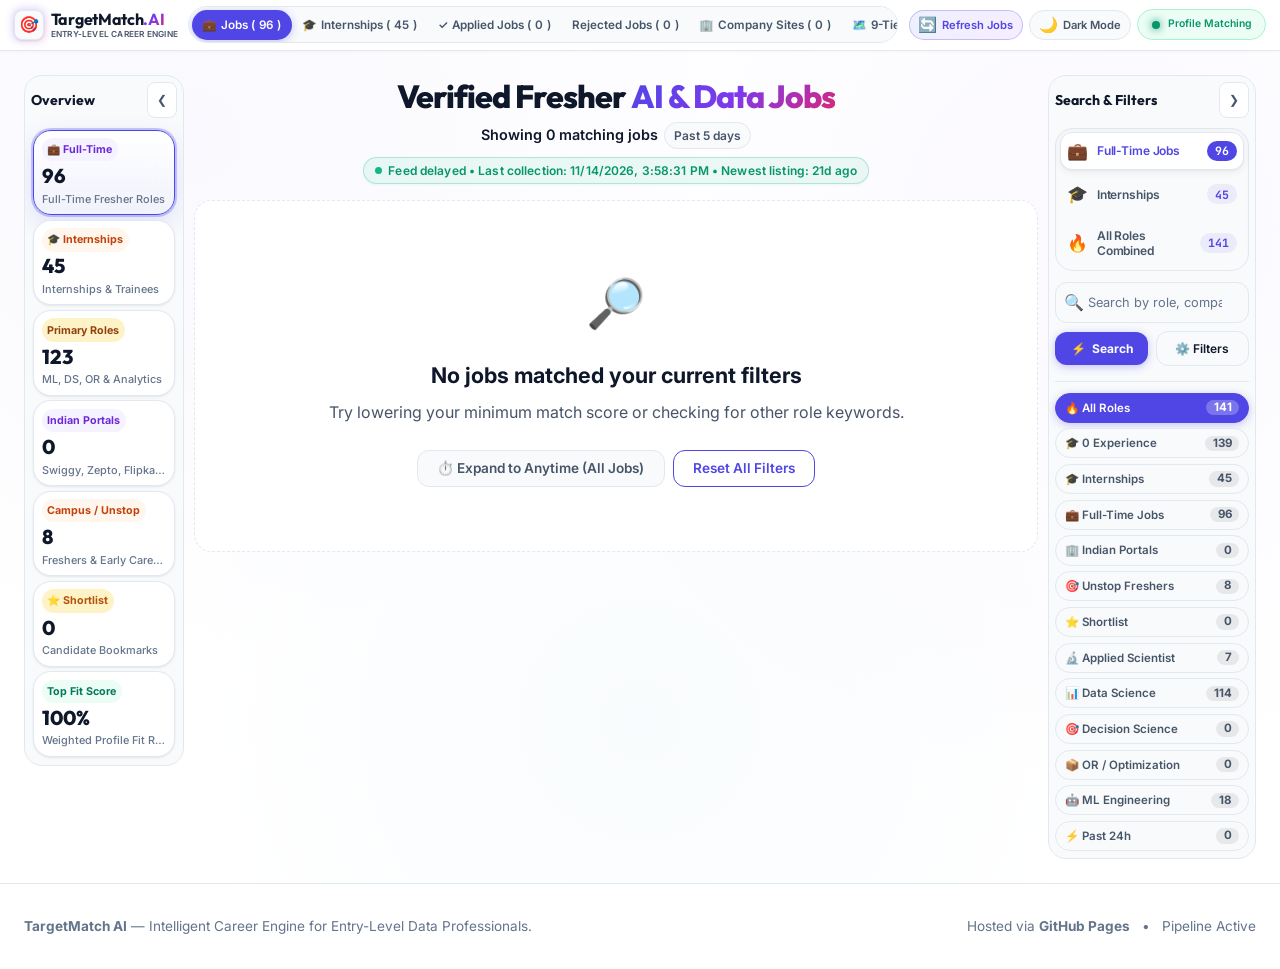
==== index.html @ 299fe774 "feat: add cached LLM job analysis with fallback parsing" ====
<!DOCTYPE html>
<html lang="en">
<head>
  <meta charset="UTF-8">
  <meta name="viewport" content="width=device-width, initial-scale=1.0">
  <title>TargetMatch AI | Entry-Level Job Matching Engine</title>
  <meta name="description" content="Precision entry-level job matching and priority scoring system for Applied ML, Data Science, Decision Science, OR Optimization, and Forecasting roles.">
  <link rel="preconnect" href="https://fonts.googleapis.com">
  <link rel="preconnect" href="https://fonts.gstatic.com" crossorigin>
  <link href="https://fonts.googleapis.com/css2?family=Inter:wght@300;400;500;600;700&family=Outfit:wght@400;500;600;700;800&family=JetBrains+Mono:wght@400;500&display=swap" rel="stylesheet">
  <link rel="stylesheet" href="styles.css?v=20261105_largerheader1">
  <script>
    (function() {
      try {
        if (localStorage.getItem('targetmatch_filters_sidebar_collapsed') === 'true') {
          document.documentElement.classList.add('filters-sidebar-collapsed');
        }
        var savedTheme = localStorage.getItem('targetmatch_theme') || 'light';
        document.documentElement.setAttribute('data-theme', savedTheme);
        if (localStorage.getItem('targetmatch_sidebar_collapsed') === 'true') {
          document.documentElement.classList.add('stats-sidebar-collapsed');
        }
      } catch (e) {}
    })();
  </script>
</head>
<body>

  <!-- Navigation Bar -->
  <header class="navbar" id="navbar">
    <div class="nav-container">
      <div class="brand">
        <div class="brand-logo">
          <span class="logo-icon">🎯</span>
          <div class="logo-pulse"></div>
        </div>
        <div class="brand-text">
          <span class="brand-title">TargetMatch<span class="brand-accent">.AI</span></span>
          <span class="brand-badge">Entry-Level Career Engine</span>
        </div>
      </div>

      <nav class="nav-tabs" id="nav-tabs" aria-label="Main Navigation">
        <button class="nav-tab active" data-tab="jobs" id="tab-btn-jobs">
          <span class="tab-icon">💼</span> Jobs (<span id="nav-job-count">0</span>)
        </button>
        <button class="nav-tab" data-tab="internships" id="tab-btn-internships">
          <span class="tab-icon">🎓</span> Internships (<span id="nav-intern-count">0</span>)
        </button>
        <button class="nav-tab" data-tab="applied" id="tab-btn-applied">
          <span class="tab-icon">✓</span> Applied Jobs (<span id="nav-applied-count">0</span>)
        </button>
        <button class="nav-tab" data-tab="rejected" id="tab-btn-rejected">
          Rejected Jobs (<span id="nav-rejected-count">0</span>)
        </button>
        <button class="nav-tab" data-tab="company-sites" id="tab-btn-company-sites">
          <span class="tab-icon">🏢</span> Company Sites (<span id="nav-company-sites-count">0</span>)
        </button>
        <button class="nav-tab" data-tab="strategy" id="tab-btn-strategy">
          <span class="tab-icon">🗺️</span> 9-Tier Strategy
        </button>
        <button class="nav-tab" data-tab="skills" id="tab-btn-skills">
          <span class="tab-icon">⚡</span> Skill Matrix
        </button>
        <button class="nav-tab" data-tab="tester" id="tab-btn-tester">
          <span class="tab-icon">🧪</span> Live Job Scorer
        </button>
        <button class="nav-tab" data-tab="linkedin" id="tab-btn-linkedin">
          <span class="tab-icon">📥</span> LinkedIn Post Fetcher
        </button>
        <button class="nav-tab" data-tab="channels" id="tab-btn-channels">
          <span class="tab-icon">🌐</span> Career Channels
        </button>
      </nav>

      <div class="nav-actions">
        <button class="btn-nav-refresh" id="nav-refresh-btn" title="Instantly scan all live ATS boards and published feeds right now.">
          <span class="refresh-spinner" id="nav-refresh-icon">🔄</span>
          <span id="nav-refresh-label">Refresh Jobs</span>
        </button>
        <button class="theme-toggle-btn" id="theme-toggle-btn" title="Toggle Light / Dark Background" aria-label="Toggle theme">
          <span class="theme-icon-indicator" id="theme-icon-indicator">🌙</span>
          <span class="theme-mode-text" id="theme-mode-text">Dark Mode</span>
        </button>
        <div class="system-status" title="See each job for its analysis method">
          <span class="status-dot"></span>
          <span class="status-text">Profile Matching</span>
        </div>
      </div>
    </div>
  </header>

  <!-- Main Content Container -->
  <div class="dashboard-layout" id="dashboard-layout">
    <aside class="stats-sidebar" id="stats-sidebar" aria-label="Job overview and quick filters">
      <div class="stats-sidebar-header">
        <span class="stats-sidebar-heading">Overview</span>
        <button type="button" class="stats-sidebar-toggle" id="stats-sidebar-toggle" aria-expanded="true" aria-controls="stats-grid" aria-label="Collapse overview sidebar" title="Collapse overview sidebar">
          <span class="stats-sidebar-toggle-icon" aria-hidden="true">&#10094;</span>
          <span class="stats-sidebar-toggle-text">Collapse</span>
        </button>
      </div>
      <!-- Interactive Stats Deck -->
      <div class="stats-grid interactive-stats" id="stats-grid">
        <button type="button" class="stat-card clickable active-stat" id="stat-full-jobs" data-stat-filter="full-jobs" title="Click to filter Full-Time Jobs (Internships separated)" aria-label="Click to filter Full-Time Jobs (Internships separated)">
          <div class="stat-header">
            <span class="stat-badge badge-portal">💼 Full-Time</span>
            <span class="stat-icon">💼</span>
          </div>
          <div class="stat-value" id="stat-full-jobs-val">0</div>
          <div class="stat-label">Full-Time Fresher Roles</div>
          <span class="stat-action-hint">Click to isolate</span>
        </button>

        <button type="button" class="stat-card clickable" id="stat-internships" data-stat-filter="internships" title="Click to filter Internships &amp; Traineeships" aria-label="Click to filter Internships &amp; Traineeships">
          <div class="stat-header">
            <span class="stat-badge badge-unstop">🎓 Internships</span>
            <span class="stat-icon">🎓</span>
          </div>
          <div class="stat-value" id="stat-internships-val">0</div>
          <div class="stat-label">Internships &amp; Trainees</div>
          <span class="stat-action-hint">Click to isolate</span>
        </button>

        <button type="button" class="stat-card clickable" id="stat-primary" data-stat-filter="primary" title="Click to filter by Primary Roles (Tiers 1–7)" aria-label="Click to filter by Primary Roles (Tiers 1–7)">
          <div class="stat-header">
            <span class="stat-badge badge-primary">Primary Roles</span>
            <span class="stat-icon">🥇</span>
          </div>
          <div class="stat-value" id="stat-primary-val">0</div>
          <div class="stat-label">ML, DS, OR &amp; Analytics</div>
          <span class="stat-action-hint">Click to filter</span>
        </button>

        <button type="button" class="stat-card clickable" id="stat-portals" data-stat-filter="source-company" title="Click to filter by Indian Company Direct Career Sites" aria-label="Click to filter by Indian Company Direct Career Sites">
          <div class="stat-header">
            <span class="stat-badge badge-portal">Indian Portals</span>
            <span class="stat-icon">🏢</span>
          </div>
          <div class="stat-value" id="stat-portals-val">0</div>
          <div class="stat-label">Swiggy, Zepto, Flipkart &amp; ATS</div>
          <span class="stat-action-hint">Click to filter</span>
        </button>

        <button type="button" class="stat-card clickable" id="stat-unstop" data-stat-filter="source-unstop" title="Click to filter by Unstop Campus &amp; Fresher Openings" aria-label="Click to filter by Unstop Campus &amp; Fresher Openings">
          <div class="stat-header">
            <span class="stat-badge badge-unstop">Campus / Unstop</span>
            <span class="stat-icon">🎯</span>
          </div>
          <div class="stat-value" id="stat-unstop-val">0</div>
          <div class="stat-label">Freshers &amp; Early Careers</div>
          <span class="stat-action-hint">Click to filter</span>
        </button>

        <button type="button" class="stat-card clickable" id="stat-saved" data-stat-filter="saved" title="Click to view your bookmarked job shortlist" aria-label="Click to view your bookmarked job shortlist">
          <div class="stat-header">
            <span class="stat-badge badge-saved">⭐ Shortlist</span>
            <span class="stat-icon">⭐</span>
          </div>
          <div class="stat-value" id="stat-saved-val">0</div>
          <div class="stat-label">Candidate Bookmarks</div>
          <span class="stat-action-hint">Click to view</span>
        </button>

        <button type="button" class="stat-card clickable" id="stat-score" data-stat-filter="score" title="Click to sort by Highest Match Score" aria-label="Click to sort by Highest Match Score">
          <div class="stat-header">
            <span class="stat-badge badge-highlight">Top Fit Score</span>
            <span class="stat-icon">⚡</span>
          </div>
          <div class="stat-value" id="stat-avg-score-val">0%</div>
          <div class="stat-label">Weighted Profile Fit Rate</div>
          <span class="stat-action-hint">Click to sort</span>
        </button>
      </div>
    </aside>
  <main class="main-content">

    <!-- Hero Section -->
    <section class="hero-section">
      <h1 class="hero-title">
        Verified Fresher <span class="gradient-text">AI &amp; Data Jobs</span>
      </h1>
      <div class="search-results-banner hero-results-summary" id="search-results-banner" aria-live="polite" aria-atomic="true">
        <div class="banner-headline-row">
          <h2 class="banner-headline" id="banner-headline"><span class="results-count" id="results-count">Showing 0 matching jobs</span><span id="banner-job-count" hidden>0</span></h2>
          <span class="banner-pill" id="banner-scope-pill">Past 5 days</span>
        </div>
        <p class="banner-caption" id="banner-caption" hidden></p>
      </div>
      <div class="hero-feed-status">
        <div class="auto-sync-badge results-sync-badge" title="Checks published feeds every 30 seconds. Refresh Jobs requests collection when the backend is available.">
          <span class="sync-pulse-dot live-active-pulse"></span>
          <span class="sync-badge-text">Checking feed freshness…</span>
        </div>
      </div>
    </section>

    <!-- TAB 1: Matched Jobs Board -->
    <section class="tab-content active" id="view-jobs">
      <!-- Results Info -->
      <div class="results-header">
        <div class="results-meta-left">
          <span class="active-filter-indicator" id="active-filter-indicator"></span>
        </div>

      </div>

      <!-- Jobs Grid -->
      <div class="jobs-grid" id="jobs-grid">
        <!-- Rendered via JS -->
      </div>
      
      <!-- Pagination Controls ("Many Pages") -->
      <div class="pagination-container" id="pagination-container" style="display:none;">
        <div class="pagination-info" id="pagination-info">Showing 1–8 of 24 jobs (Page 1 of 3)</div>
        <div class="pagination-buttons" id="pagination-buttons">
          <!-- Rendered via JS -->
        </div>
        <div class="pagination-size">
          <label for="page-size-select">Per page:</label>
          <select id="page-size-select">
            <option value="6">6 jobs</option>
            <option value="8">8 jobs</option>
            <option value="12">12 jobs</option>
            <option value="24" selected>24 jobs</option>
          </select>
        </div>
      </div>

      <!-- Empty State -->
      <div class="empty-state" id="empty-state" style="display:none;">
        <span class="empty-icon">🔎</span>
        <h3 id="empty-state-title">No jobs matched your current filters</h3>
        <p id="empty-state-desc">Try clearing your search query or expanding the time window.</p>
        <div class="empty-state-actions" style="display: flex; gap: 0.5rem; justify-content: center; flex-wrap: wrap; margin-top: 1rem;">
          <button class="btn btn-primary" id="empty-clear-search-btn" style="display:none;">✕ Clear Search Keyword</button>
          <button class="btn btn-secondary" id="empty-expand-freshness-btn">⏱️ Expand to Anytime (All Jobs)</button>
          <button class="btn btn-outline" id="reset-filters-btn">Reset All Filters</button>
        </div>
      </div>
    </section>

        <!-- TAB: Individual Company Sites & Direct ATS Portals -->
    <section class="tab-content" id="view-company-sites">
      <div class="section-card">
        <div class="section-header">
          <div>
            <div class="hero-badge" style="margin-bottom: 0.5rem; display: inline-flex;">
              <span>🏢 Direct ATS &amp; Company Career Sites</span>
            </div>
            <h2 class="section-title">Matching Jobs on Company Sites</h2>
            <p class="section-desc">
              Specific data, AI, research and analytics openings matching your fresher profile. Each application link opens the individual employer job listing. Only matching requisitions are shown; unavailable feeds may return no results.
            </p>
          </div>
        </div>

        <!-- Company Sites Filter & Search Bar -->
        <div class="company-sites-toolbar">
          <div class="company-search-box">
            <span class="search-icon">🔍</span>
            <input type="text" id="company-sites-search-input" placeholder="Search direct company openings by company name, role, or skills (e.g. Swiggy, Python, APM, Zepto)...">
          </div>
          <div class="company-ecosystem-chips">
            <span class="ecosystem-label">Filter Ecosystem:</span>
            <button type="button" class="company-filter-chip active" data-ecosystem="all">🌐 All Company Sites (<span id="chip-company-all-count">0</span>)</button>
            <button type="button" class="company-filter-chip" data-ecosystem="unicorns">🦄 Unicorns &amp; Consumer Tech</button>
            <button type="button" class="company-filter-chip" data-ecosystem="fintech">💳 Fintech &amp; Banking</button>
            <button type="button" class="company-filter-chip" data-ecosystem="ai">🤖 AI &amp; Deep Tech Labs</button>
            <button type="button" class="company-filter-chip" data-ecosystem="consulting">📊 Analytics &amp; Consulting</button>
          </div>
        </div>

        <!-- Live Direct Company Openings Grid -->
        <div class="company-sites-section-title">
          <h3>⚡ Live Fresher Roles on Direct Company Sites (<span id="company-sites-live-count">0</span> Active)</h3>
          <span class="section-subtitle">Employer job listings from the latest feed sync (Greenhouse, Lever, Ashby and SmartRecruiters)</span>
        </div>
        <div class="jobs-grid" id="company-sites-grid">
          <!-- Dynamically populated by renderCompanySites() in app.js -->
        </div>

      </div>
    </section>

    <section class="tab-content" id="view-applied">
      <div class="section-card">
        <div class="section-header"><div>
          <h2 class="section-title">Applied Jobs</h2>
          <p class="section-desc">Keep track of jobs you have already applied for. These roles are hidden from your available jobs and stay here even after they leave the live feed.</p>
          <p class="applied-storage-note">Saved in this browser on this device.</p>
        </div></div>
        <div class="applied-jobs-toolbar">
          <label for="applied-jobs-search">Search applied jobs</label>
          <input type="search" id="applied-jobs-search" placeholder="Job title, company or location" autocomplete="off">
          <span id="applied-jobs-count" role="status" aria-live="polite">0 applied jobs</span>
        </div>
        <div class="jobs-grid" id="applied-jobs-grid"></div>
      </div>
    </section>

    <section class="tab-content" id="view-rejected">
      <div class="section-card">
        <div class="section-header"><div>
          <h2 class="section-title">Rejected Jobs</h2>
          <p class="section-desc">Jobs you reject stay hidden from your available jobs, even after a feed refresh. Move them back anytime.</p>
          <p class="applied-storage-note">Saved in this browser on this device.</p>
        </div></div>
        <div class="applied-jobs-toolbar">
          <label for="rejected-jobs-search">Search rejected jobs</label>
          <input type="search" id="rejected-jobs-search" placeholder="Job title, company or location" autocomplete="off">
          <span id="rejected-jobs-count" role="status" aria-live="polite">0 rejected jobs</span>
        </div>
        <div class="jobs-grid" id="rejected-jobs-grid"></div>
      </div>
    </section>

    <!-- TAB 2: 9-Tier Strategy & Role Mapping -->
    <section class="tab-content" id="view-strategy">
      <div class="section-card">
        <div class="section-header">
          <div>
            <h2 class="section-title">9-Tier Role Mapping & Application Strategy</h2>
            <p class="section-desc">Your curated career strategy for targeting entry-level positions across high-impact data domains.</p>
          </div>
        </div>

        <div class="strategy-table-container">
          <table class="strategy-table">
            <thead>
              <tr>
                <th>Tier</th>
                <th>Priority</th>
                <th>Role Category</th>
                <th>Target Roles (Entry-Level)</th>
                <th>Core Competencies</th>
                <th>Weight</th>
              </tr>
            </thead>
            <tbody id="strategy-table-body">
              <!-- Dynamically Populated -->
            </tbody>
          </table>
        </div>

        <div class="strategy-guidelines">
          <div class="guideline-card">
            <span class="guideline-icon">🛡️</span>
            <h4>Strict Fresher (0–1 Yr) Gate</h4>
            <p>Titles containing <code>senior</code>, <code>staff</code>, <code>lead</code>, <code>director</code>, <code>principal</code>, or requiring &ge;2 years experience are rejected immediately.</p>
          </div>
          <div class="guideline-card">
            <span class="guideline-icon">🌐</span>
            <h4>Multi-Platform Postings</h4>
            <p>Ingests and verifies fresher job postings directly from LinkedIn, Naukri, Indeed, and top-tier direct ATS platforms.</p>
          </div>
          <div class="guideline-card">
            <span class="guideline-icon">🎯</span>
            <h4>Composite Scoring Formula</h4>
            <p><code>Final Score = 40% Skills + 35% Role Priority + 15% Entry Seniority + 10% Location + Fresher Bonus</code></p>
          </div>
          <div class="guideline-card">
            <span class="guideline-icon">📍</span>
            <h4>Location Preference</h4>
            <p>Prioritizes India tech hubs (Bangalore, Hyderabad, Gurgaon, Pune, Kolkata, Mumbai) and Remote India positions.</p>
          </div>
        </div>
      </div>
    </section>

    <!-- TAB 3: Skill Matrix Inspector -->
    <section class="tab-content" id="view-skills">
      <div class="section-card">
        <div class="section-header">
          <div>
            <h2 class="section-title">Candidate Skill Matrix & Proficiency Weights</h2>
            <p class="section-desc">Profile skills and weights defined in <code>profile.json</code> used to calculate job alignment.</p>
          </div>
        </div>

        <div class="skills-category-grid" id="skills-category-grid">
          <!-- Dynamically Populated from profile.json -->
        </div>
      </div>
    </section>

    <!-- TAB 4: Live Job Scorer / Tester -->
    <section class="tab-content" id="view-tester">
      <div class="section-card">
        <div class="section-header">
          <div>
            <h2 class="section-title">Interactive Job Match Simulator</h2>
            <p class="section-desc">Paste any job title, role category, and skills to test the client-side scoring engine in real time.</p>
          </div>
        </div>

        <div class="tester-layout">
          <form class="tester-form" id="tester-form">
            <div class="form-row">
              <div class="form-group">
                <label for="test-title">Job Title <span class="req">*</span></label>
                <input type="text" id="test-title" placeholder="e.g. Junior Applied Scientist" required>
              </div>
              <div class="form-group">
                <label for="test-company">Company</label>
                <input type="text" id="test-company" placeholder="e.g. Innovate AI" value="Innovate AI">
              </div>
            </div>

            <div class="form-row">
              <div class="form-group">
                <label for="test-category">Role Category</label>
                <select id="test-category">
                  <option value="Applied Scientist / ML Research">Tier 1: Applied Scientist / ML Research (Primary)</option>
                  <option value="Data Science">Tier 2: Data Science (Primary)</option>
                  <option value="Decision Science">Tier 3: Decision Science (Primary)</option>
                  <option value="OR / Optimization">Tier 4: OR / Optimization (Primary)</option>
                  <option value="Product">Tier 5: Product (Management) (Primary)</option>
                  <option value="Strategy / Programs">Tier 6: Strategy (Management) (Primary)</option>
                  <option value="Forecasting">Tier 7: Forecasting (Primary)</option>
                  <option value="ML Engineering">Tier 8: ML Engineering (Secondary)</option>
                  <option value="Data Engineering Adjacent">Tier 9: Data Engineering Adjacent (Optional)</option>
                  <option value="Software Engineering">Other: Software Engineering (Out of scope)</option>
                </select>
              </div>

              <div class="form-group">
                <label for="test-seniority">Seniority / Level</label>
                <select id="test-seniority">
                  <option value="junior">Junior (Entry-Level)</option>
                  <option value="fresher">Fresher / Graduate</option>
                  <option value="intern">Intern / Internship</option>
                  <option value="associate">Associate</option>
                  <option value="mid">Mid-Level</option>
                  <option value="senior">Senior (Exclusion Test)</option>
                  <option value="lead">Lead / Staff (Exclusion Test)</option>
                </select>
              </div>
            </div>

            <div class="form-row">
              <div class="form-group">
                <label for="test-exp">Years of Experience Required</label>
                <input type="number" id="test-exp" value="0" min="0" max="10">
              </div>
              <div class="form-group">
                <label for="test-location">Location</label>
                <input type="text" id="test-location" value="Bangalore" placeholder="e.g. Bangalore, Hyderabad, Remote">
              </div>
            </div>

            <div class="form-group">
              <label for="test-skills">Required Skills (Comma separated)</label>
              <input type="text" id="test-skills" value="python, pytorch, machine_learning, deep_learning" placeholder="e.g. python, sql, linear_programming, forecasting">
              <span class="form-hint">Tip: Use skill aliases like machine_learning, linear_programming, time_series, sql, ab_testing</span>
            </div>

            <div class="form-actions">
              <button type="submit" class="btn btn-primary" id="btn-run-test">
                <span>⚡ Run Live Evaluation</span>
              </button>
              <button type="button" class="btn btn-secondary" id="btn-load-preset">
                <span>🔄 Load Sample Presets</span>
              </button>
            </div>
          </form>

          <!-- Evaluation Result Card -->
          <div class="tester-result-panel" id="tester-result-panel">
            <div class="result-placeholder" id="result-placeholder">
              <span class="placeholder-icon">📊</span>
              <h4>Evaluation Ready</h4>
              <p>Fill out the form and click "Run Live Evaluation" to preview matching score, tier classification, and rejection triggers.</p>
            </div>

            <div class="result-card" id="result-card" style="display:none;">
              <div class="result-header">
                <span class="result-status-pill" id="result-status-pill">ACCEPTED</span>
                <span class="result-tier-badge" id="result-tier-badge">🥇 Tier 1</span>
              </div>
              <div class="result-score-block">
                <div class="score-circle">
                  <span class="score-num" id="result-score-num">0%</span>
                  <span class="score-tag">Match Score</span>
                </div>
                <div class="score-breakdown">
                  <div class="breakdown-item">
                    <span>Role Fit Weight:</span>
                    <strong id="result-role-weight">-</strong>
                  </div>
                  <div class="breakdown-item">
                    <span>Skill Match Rate:</span>
                    <strong id="result-skill-rate">-</strong>
                  </div>
                  <div class="breakdown-item">
                    <span>Seniority Filter:</span>
                    <strong id="result-seniority-status">Passed</strong>
                  </div>
                </div>
              </div>
              <div class="result-details" id="result-details">
                <!-- Injected via JS -->
              </div>
            </div>
          </div>
        </div>
      </div>
    </section>

    <!-- TAB 5: LinkedIn Post Fetcher & Evaluator -->
    <section class="tab-content" id="view-linkedin">
      <div class="section-card">
        <div class="section-header">
          <div>
            <div class="hero-badge" style="margin-bottom: 0.5rem; display: inline-flex;">
              <span>👤 Individual Post Harvester</span>
            </div>
            <h2 class="section-title">Fetch Jobs Posted by Individuals in Public Messages</h2>
            <p class="section-desc">
              Directly fetch, parse, and evaluate informal hiring announcements published by individuals (hiring managers, founders, tech leads) in public LinkedIn feed messages.
              Checks strict fresher seniority gates (&le; 1 year exp), calculates multi-tier match score, and generates a personalized cold recruiter outreach pitch.
            </p>
          </div>
        </div>

        <!-- 1. Direct Public Post URL Fetcher Banner -->
        <div class="url-fetcher-banner">
          <div class="url-fetcher-header">
            <span class="url-fetcher-icon">🌐</span>
            <div>
              <h3 class="url-fetcher-title">Fetch Directly from Public LinkedIn Post URL</h3>
              <p class="url-fetcher-desc">
                Paste the web address of any public LinkedIn post or feed update. The engine automatically fetches and extracts the message content, hiring manager, company, and contact email.
              </p>
            </div>
          </div>
          <div class="url-fetcher-input-row">
            <input type="url" id="linkedin-fetch-url-input" placeholder="e.g. Paste any live LinkedIn post URL or search link (or paste message text below)..." class="fetch-input">
            <button type="button" class="btn btn-primary" id="btn-fetch-post-url">
              <span id="fetch-btn-label">⚡ Fetch & Parse Public Post</span>
            </button>
          </div>
          <div class="url-fetcher-hints">
            <span class="hint-label">Supported Links:</span>
            <code>linkedin.com/posts/...</code>
            <code>linkedin.com/search/results/content/...</code>
            <code>linkedin.com/feed/update/...</code>
            <code>linkedin.com/pulse/...</code>
            <div style="margin-top:0.4rem; color:var(--text-muted); font-size:0.78rem;">
              💡 <strong>Pro-Tip to avoid "Invalid post link" 404s:</strong> LinkedIn throws 404s on expired activity IDs or deleted posts. Click any <strong>Live Public Search Chip</strong> below to open active individual posts from the past 24 hours, or paste the message text directly into the form!
            </div>
          </div>
        </div>

        <!-- 2. Live Public Search Discovery Bar -->
        <div class="live-search-discovery-box">
          <div class="discovery-header">
            <span class="discovery-icon">🔍</span>
            <div>
              <strong>Discover Live Public Posts by Individuals (Past 24 Hours):</strong>
              <span class="discovery-sub">Click any pre-filtered Boolean query below to view real-time hiring posts from individuals directly on LinkedIn:</span>
            </div>
          </div>
          <div class="discovery-chips">
            <a href="https://www.linkedin.com/search/results/content/?keywords=%22hiring%22%20(%22data%20scientist%22%20OR%20%22data%20science%22)%20(%22fresher%22%20OR%20%220-1%22)%20(Bangalore%20OR%20Bengaluru)&origin=GLOBAL_SEARCH_HEADER&sortBy=%22date_posted%22" target="_blank" rel="noopener noreferrer" class="discovery-chip">
              <span>📊 Fresher Data Science Posts ↗</span>
            </a>
            <a href="https://www.linkedin.com/search/results/content/?keywords=%22hiring%22%20(%22associate%20product%20manager%22%20OR%20%22APM%22)%20(%22fresher%22%20OR%20%220-1%22)%20(Bangalore%20OR%20Bengaluru)&origin=GLOBAL_SEARCH_HEADER&sortBy=%22date_posted%22" target="_blank" rel="noopener noreferrer" class="discovery-chip">
              <span>🚀 APM / Product Fresher Posts ↗</span>
            </a>
            <a href="https://www.linkedin.com/search/results/content/?keywords=%22hiring%22%20(%22operations%20research%22%20OR%20%22optimization%22)%20(%22trainee%22%20OR%20%22fresher%22)&origin=GLOBAL_SEARCH_HEADER&sortBy=%22date_posted%22" target="_blank" rel="noopener noreferrer" class="discovery-chip">
              <span>⚙️ OR & Optimization Posts ↗</span>
            </a>
            <a href="https://www.linkedin.com/search/results/content/?keywords=%22hiring%22%20(%22applied%20scientist%22%20OR%20%22applied%20ml%22)%20(%22intern%22%20OR%20%22fresher%22)&origin=GLOBAL_SEARCH_HEADER&sortBy=%22date_posted%22" target="_blank" rel="noopener noreferrer" class="discovery-chip">
              <span>🤖 Applied ML Research Posts ↗</span>
            </a>
            <a href="https://www.linkedin.com/search/results/content/?keywords=%22hiring%22%20(%22forecasting%22%20OR%20%22time%20series%22)%20(%22analyst%22%20OR%20%22fresher%22)&origin=GLOBAL_SEARCH_HEADER&sortBy=%22date_posted%22" target="_blank" rel="noopener noreferrer" class="discovery-chip">
              <span>📈 Demand Forecasting Posts ↗</span>
            </a>
            <a href="https://www.linkedin.com/search/results/content/?keywords=%22hiring%22%20(%22decision%20scientist%22%20OR%20%22decision%20science%22)%20(%22fresher%22%20OR%20%22associate%22)&origin=GLOBAL_SEARCH_HEADER&sortBy=%22date_posted%22" target="_blank" rel="noopener noreferrer" class="discovery-chip">
              <span>🎯 Decision Science Posts ↗</span>
            </a>
          </div>
        </div>

        <!-- 3. Sample Presets Toolbar -->
        <div class="presets-container">
          <span class="presets-label">⚡ Load Individual Public Posts (1-Click Presets):</span>
          <div class="presets-buttons">
            <button type="button" class="preset-btn" data-preset="swiggy">🍕 Swiggy APM (Priya Sharma)</button>
            <button type="button" class="preset-btn" data-preset="flipkart">🛒 Flipkart ML (Dr. Sumanth Rao)</button>
            <button type="button" class="preset-btn" data-preset="razorpay">💳 Razorpay BizOps (Arjun Mehta)</button>
            <button type="button" class="preset-btn" data-preset="phonepe">📱 PhonePe DS (Ananya Sen)</button>
            <button type="button" class="preset-btn" data-preset="ifi">🎬 IFI Data Scientist (17h ago)</button>
            <button type="button" class="preset-btn" data-preset="groww">📈 Groww APM (Aakash Gupta)</button>
            <button type="button" class="preset-btn" data-preset="cred">💎 CRED Decision Science (Tanvi Agarwal)</button>
            <button type="button" class="preset-btn" data-preset="delhivery">📦 Delhivery OR (Kunal Singhal)</button>
            <button type="button" class="preset-btn" data-preset="zepto">⚡ Zepto Forecasting (Rohan Deshmukh)</button>
            <button type="button" class="preset-btn" data-preset="meesho">🛍️ Meesho DS (Vikramaditya Iyer)</button>
            <button type="button" class="preset-btn" data-preset="inmobi">🎯 InMobi Optimization (Neha Bansal)</button>
            <button type="button" class="preset-btn" data-preset="postman">🚀 Postman ML Engineer (Rajesh Menon)</button>
            <button type="button" class="preset-btn" data-preset="sarvam">🤖 Sarvam AI ML (Vivek Raghavan)</button>
          </div>
        </div>

        <div class="linkedin-fetcher-layout">
          <!-- Left: Input Form -->
          <div class="fetcher-card-box">
            <h3 class="panel-subtitle">📝 Raw LinkedIn Post Details</h3>
            
            <div class="form-group" style="margin-bottom: 1rem;">
              <label for="linkedin-post-input">Post Content / Text <span class="req">*</span></label>
              <textarea id="linkedin-post-input" rows="8" placeholder="Paste full LinkedIn post text here (e.g. 'We are hiring an Associate Product Manager at Swiggy in Bengaluru. Freshers welcome with SQL & analytics. Shoot a DM or email apm-hiring@swiggy.in...')..."></textarea>
            </div>

            <div class="form-row">
              <div class="form-group">
                <label for="linkedin-author-input">Post Author / Hiring Manager</label>
                <input type="text" id="linkedin-author-input" placeholder="e.g. Priya Sharma (Principal PM @ Swiggy)">
              </div>
              <div class="form-group">
                <label for="linkedin-url-input">LinkedIn Post URL</label>
                <input type="url" id="linkedin-url-input" placeholder="https://www.linkedin.com/posts/...">
              </div>
            </div>

            <div class="fetcher-actions">
              <button class="btn btn-primary" id="linkedin-parse-btn">
                <span>⚡ Parse & Evaluate Post</span>
              </button>
              <button class="btn btn-secondary" id="linkedin-clear-btn">
                <span>✕ Clear</span>
              </button>
            </div>
          </div>

          <!-- Right: Evaluation & Cold Pitch Panel -->
          <div class="fetcher-card-box evaluation-box" id="linkedin-eval-card">
            <div id="linkedin-eval-empty" class="eval-empty-state">
              <div class="eval-empty-icon">🎯</div>
              <h4>No Post Evaluated Yet</h4>
              <p>Paste a LinkedIn post or click one of the presets above, then click <strong>"Parse & Evaluate Post"</strong> to extract seniority, skills, tier match, and generate cold recruiter outreach message.</p>
            </div>

            <div id="linkedin-eval-result" style="display: none;">
              <div class="eval-header">
                <div>
                  <span class="job-tier-badge" id="eval-tier-badge">🥇 Tier 1 • Applied Scientist / ML</span>
                  <h3 class="eval-title" id="eval-job-title">Role Title</h3>
                  <div class="job-company-loc" style="margin-top: 0.25rem;">
                    <span class="job-company" id="eval-company">Company</span>
                    <span>•</span>
                    <span class="job-location" id="eval-location">📍 Location</span>
                  </div>
                </div>
                <div class="score-badge-circle" id="eval-score-circle">
                  <span class="score-badge-val" id="eval-score-val">95%</span>
                  <span class="score-badge-label">FIT</span>
                </div>
              </div>

              <!-- Metadata pills -->
              <div class="eval-meta-grid">
                <div class="eval-meta-item">
                  <span class="eval-meta-label">Seniority / Gate:</span>
                  <span class="eval-meta-val" id="eval-fresher-status">✓ Fresher (0-1 Yr) Eligible</span>
                </div>
                <div class="eval-meta-item">
                  <span class="eval-meta-label">Category:</span>
                  <span class="eval-meta-val" id="eval-category">-</span>
                </div>
                <div class="eval-meta-item">
                  <span class="eval-meta-label">Priority:</span>
                  <span class="eval-meta-val" id="eval-priority">Primary</span>
                </div>
                <div class="eval-meta-item">
                  <span class="eval-meta-label">Recruiter Contact:</span>
                  <span class="eval-meta-val" id="eval-contact">-</span>
                </div>
              </div>

              <div class="eval-skills-block">
                <div class="eval-skills-label">Extracted Skills (Matched):</div>
                <div class="skills-tags" id="eval-skills-tags"></div>
              </div>

              <div class="eval-skills-block" id="eval-skills-gaps-block" style="margin-top:0.6rem;">
                <div class="eval-skills-label" style="color:#b45309;">⚡ Semantic Skill Gaps:</div>
                <div class="skills-tags" id="eval-skills-gaps-tags"></div>
              </div>

              <div class="gap-bridge-box" id="eval-gap-bridge-box" style="margin-top:0.75rem; display:none;">
                <strong class="gap-box-title">🛠️ Actionable 1–2 Day Bridge Project:</strong>
                <p id="eval-gap-bridge-text" class="gap-box-desc"></p>
              </div>

              <div class="outreach-box-container">
                <div class="outreach-box-header">
                  <span class="outreach-title">💬 Generated Cold Outreach Pitch (LinkedIn DM / InMail)</span>
                  <button class="btn btn-outline btn-sm" id="linkedin-copy-dm-btn">
                    <span>📋 Copy Pitch</span>
                  </button>
                </div>
                <textarea id="eval-outreach-text" class="outreach-textarea" rows="5"></textarea>
              </div>

              <div class="eval-actions">
                <button class="btn btn-primary" id="linkedin-save-job-btn">
                  <span>📥 Save to My Matched Jobs</span>
                </button>
                <a href="#" target="_blank" rel="noopener noreferrer" class="btn btn-secondary" id="eval-view-post-link">
                  <span>💬 View Original Post ↗</span>
                </a>
              </div>
            </div>
          </div>
        </div>

        <!-- Curated Live Feed Section -->
        <div class="curated-feed-section">
          <div class="curated-feed-header">
            <div>
              <h3 class="section-title" style="font-size: 1.25rem;">Curated LinkedIn Feed Hiring Posts</h3>
              <p class="section-desc">Hand-verified informal hiring posts from top tech teams across Bengaluru, Gurgaon, and Hyderabad.</p>
            </div>
            <span class="badge-live-feed">⚡ Verified Fresh within 24h</span>
          </div>

          <div class="curated-feed-grid" id="curated-feed-grid">
            <!-- Injected via JS -->
          </div>
        </div>
      </div>
    </section>

  
    <!-- TAB 6: Multi-Platform Career Channels & Live Job Launchers -->
    <section class="tab-content" id="view-channels">
      <div class="section-card">
        <div class="section-header">
          <div>
            <div class="hero-badge" style="margin-bottom: 0.5rem; display: inline-flex;">
              <span>🌐 Multi-Platform Discovery Engine</span>
            </div>
            <h2 class="section-title">Job Search Channels &amp; Direct Career Portals</h2>
            <p class="section-desc">
              Directly query, browse, and launch live 0-year / pure fresher job searches across all premier Indian, startup, internship, data-specific, and remote career platforms.
            </p>
          </div>
        </div>

        <!-- Interactive Channel Query Customizer -->
        <div class="channel-query-deck">
          <div class="channel-query-header">
            <span class="channel-query-icon">⚡</span>
            <div>
              <strong>Target Role Query Launcher:</strong>
              <span class="channel-query-sub">Customize the role or company to update all 25+ platform launch links below simultaneously:</span>
            </div>
          </div>
          <div class="channel-query-inputs">
            <div class="channel-input-box">
              <label for="channel-role-input">Target Role Title:</label>
              <input type="text" id="channel-role-input" value="Data Scientist" placeholder="e.g. Applied Scientist, Data Scientist, Decision Scientist, APM...">
            </div>
            <div class="channel-input-box">
              <label for="channel-company-input">Target Company (Optional):</label>
              <input type="text" id="channel-company-input" placeholder="e.g. Swiggy, Razorpay, Flipkart, Fractal...">
            </div>
            <div class="channel-role-presets">
              <span class="preset-title">Quick Roles:</span>
              <button type="button" class="channel-preset-chip active" data-role="Data Scientist">📊 Data Scientist</button>
              <button type="button" class="channel-preset-chip" data-role="Applied Scientist">🔬 Applied Scientist</button>
              <button type="button" class="channel-preset-chip" data-role="Decision Scientist">🎯 Decision Scientist</button>
              <button type="button" class="channel-preset-chip" data-role="Operations Research">📦 OR / Optimization</button>
              <button type="button" class="channel-preset-chip" data-role="Associate Product Manager">🚀 APM</button>
              <button type="button" class="channel-preset-chip" data-role="Machine Learning Engineer">🤖 ML Engineer</button>
            </div>
          </div>
        </div>

        <!-- Categorized Channels Grid -->
        <div class="channels-grid">

          <!-- 1. General (India) -->
          <div class="channel-category-card">
            <div class="channel-cat-header">
              <span class="channel-cat-icon">🇮🇳</span>
              <div>
                <h3 class="channel-cat-title">General (India)</h3>
                <p class="channel-cat-desc">Top high-volume career networks across Indian tech hubs (Bengaluru, Hyderabad, Gurgaon, Pune, Mumbai).</p>
              </div>
            </div>
            <div class="channel-links-grid" id="cat-general-india">
              <a href="https://www.linkedin.com/jobs/search/?keywords=Data+Scientist&location=India&f_TPR=r86400&f_E=1%2C2" target="_blank" rel="noopener noreferrer" class="channel-chip" data-platform="linkedin">
                <span class="chip-brand">💼 LinkedIn India</span>
                <span class="chip-tag">Past 24h • 0-1 Yr</span>
              </a>
              <a href="https://www.naukri.com/data-scientist-jobs-in-india?experience=0" target="_blank" rel="noopener noreferrer" class="channel-chip" data-platform="naukri">
                <span class="chip-brand">🔷 Naukri</span>
                <span class="chip-tag">0 Years • Freshers</span>
              </a>
              <a href="https://in.indeed.com/jobs?q=Data+Scientist&l=India&fromage=1&explvl=entry_level" target="_blank" rel="noopener noreferrer" class="channel-chip" data-platform="indeed">
                <span class="chip-brand">🎯 Indeed India</span>
                <span class="chip-tag">Entry Level</span>
              </a>
              <a href="https://www.foundit.in/srp/results?query=Data+Scientist&locations=India&experience=0" target="_blank" rel="noopener noreferrer" class="channel-chip" data-platform="foundit">
                <span class="chip-brand">⚡ Foundit (ex-Monster)</span>
                <span class="chip-tag">0 Yrs Exp</span>
              </a>
              <a href="https://www.glassdoor.co.in/Job/india-data-scientist-jobs-SRCH_IL.0,5_IN115.htm?fromAge=1&seniorityType=entrylevel" target="_blank" rel="noopener noreferrer" class="channel-chip" data-platform="glassdoor">
                <span class="chip-brand">🚪 Glassdoor India</span>
                <span class="chip-tag">Verified Fresh</span>
              </a>
              <a href="https://www.shine.com/job-search/data-scientist-jobs-in-india?experience=0" target="_blank" rel="noopener noreferrer" class="channel-chip" data-platform="shine">
                <span class="chip-brand">✨ Shine</span>
                <span class="chip-tag">Freshers</span>
              </a>
              <a href="https://www.timesjobs.com/candidate/job-search.html?searchType=personalizedSearch&from=submit&txtKeywords=Data+Scientist&cboWorkExp1=0" target="_blank" rel="noopener noreferrer" class="channel-chip" data-platform="timesjobs">
                <span class="chip-brand">📰 TimesJobs</span>
                <span class="chip-tag">0 Yrs</span>
              </a>
            </div>
          </div>

          <!-- 2. Tech / Startup -->
          <div class="channel-category-card">
            <div class="channel-cat-header">
              <span class="channel-cat-icon">🚀</span>
              <div>
                <h3 class="channel-cat-title">Tech / Startup</h3>
                <p class="channel-cat-desc">Venture-backed startups, high-growth tech teams, and product engineering hubs.</p>
              </div>
            </div>
            <div class="channel-links-grid" id="cat-tech-startup">
              <a href="https://wellfound.com/jobs?role=Data+Scientist&location=India" target="_blank" rel="noopener noreferrer" class="channel-chip" data-platform="wellfound">
                <span class="chip-brand">✌️ Wellfound (AngelList)</span>
                <span class="chip-tag">Startups</span>
              </a>
              <a href="https://www.instahyre.com/jobs-search?search=Data+Scientist&experience=0" target="_blank" rel="noopener noreferrer" class="channel-chip" data-platform="instahyre">
                <span class="chip-brand">⚡ Instahyre</span>
                <span class="chip-tag">Top Tech</span>
              </a>
              <a href="https://cutshort.io/jobs?query=Data+Scientist&experience=0" target="_blank" rel="noopener noreferrer" class="channel-chip" data-platform="cutshort">
                <span class="chip-brand">✂️ Cutshort</span>
                <span class="chip-tag">0-1 Yr</span>
              </a>
              <a href="https://www.hirist.tech/search?keyword=Data+Scientist&exp=0-1" target="_blank" rel="noopener noreferrer" class="channel-chip" data-platform="hirist">
                <span class="chip-brand">💻 Hirist</span>
                <span class="chip-tag">Tech Jobs</span>
              </a>
              <a href="https://www.workatastartup.com/jobs?query=Data+Scientist" target="_blank" rel="noopener noreferrer" class="channel-chip" data-platform="ycombinator">
                <span class="chip-brand">🟧 Y Combinator Startups</span>
                <span class="chip-tag">YC Backed</span>
              </a>
            </div>
          </div>

          <!-- 3. Internships / Freshers -->
          <div class="channel-category-card">
            <div class="channel-cat-header">
              <span class="channel-cat-icon">🎓</span>
              <div>
                <h3 class="channel-cat-title">Internships / Freshers</h3>
                <p class="channel-cat-desc">Dedicated campus hiring, student trainee openings, and early-career starter programs.</p>
              </div>
            </div>
            <div class="channel-links-grid" id="cat-internships-freshers">
              <a href="https://internshala.com/internships/data-science-internship/" target="_blank" rel="noopener noreferrer" class="channel-chip" data-platform="internshala">
                <span class="chip-brand">🎓 Internshala</span>
                <span class="chip-tag">Student Interns</span>
              </a>
              <a href="https://unstop.com/internships?keyword=Data+Scientist" target="_blank" rel="noopener noreferrer" class="channel-chip" data-platform="unstop">
                <span class="chip-brand">🎯 Unstop</span>
                <span class="chip-tag">Campus &amp; Competitions</span>
              </a>
              <a href="https://www.letsintern.com/internships/data-science-internships" target="_blank" rel="noopener noreferrer" class="channel-chip" data-platform="letsintern">
                <span class="chip-brand">🌱 LetsIntern</span>
                <span class="chip-tag">Internships</span>
              </a>
              <a href="https://apna.co/jobs?q=Data+Scientist&experience=0" target="_blank" rel="noopener noreferrer" class="channel-chip" data-platform="apna">
                <span class="chip-brand">📱 Apna</span>
                <span class="chip-tag">Freshers</span>
              </a>
            </div>
          </div>

          <!-- 4. Data / Analytics-Specific -->
          <div class="channel-category-card">
            <div class="channel-cat-header">
              <span class="channel-cat-icon">📊</span>
              <div>
                <h3 class="channel-cat-title">Data / Analytics-Specific</h3>
                <p class="channel-cat-desc">Niche data science communities, competition boards, and analytics research media.</p>
              </div>
            </div>
            <div class="channel-links-grid" id="cat-data-analytics">
              <a href="https://jobs.analyticsvidhya.com/jobs?search=Data+Scientist" target="_blank" rel="noopener noreferrer" class="channel-chip" data-platform="analyticsvidhya">
                <span class="chip-brand">📈 Analytics Vidhya</span>
                <span class="chip-tag">Data Community</span>
              </a>
              <a href="https://www.kaggle.com/jobs" target="_blank" rel="noopener noreferrer" class="channel-chip" data-platform="kaggle">
                <span class="chip-brand">🏆 Kaggle Jobs</span>
                <span class="chip-tag">ML &amp; Competitions</span>
              </a>
              <a href="https://analyticsindiamag.com/careers/" target="_blank" rel="noopener noreferrer" class="channel-chip" data-platform="aim">
                <span class="chip-brand">📰 Analytics India Mag</span>
                <span class="chip-tag">AI News &amp; Jobs</span>
              </a>
              <a href="https://dataelixir.com/jobs" target="_blank" rel="noopener noreferrer" class="channel-chip" data-platform="dataelixir">
                <span class="chip-brand">💌 DataTau / Data Elixir</span>
                <span class="chip-tag">Curated Newsletter</span>
              </a>
            </div>
          </div>

          <!-- 5. Remote / Global -->
          <div class="channel-category-card">
            <div class="channel-cat-header">
              <span class="channel-cat-icon">🌐</span>
              <div>
                <h3 class="channel-cat-title">Remote / Global</h3>
                <p class="channel-cat-desc">Worldwide remote opportunities hiring candidates in India and worldwide time zones.</p>
              </div>
            </div>
            <div class="channel-links-grid" id="cat-remote-global">
              <a href="https://remoteok.com/remote-data-scientist-jobs" target="_blank" rel="noopener noreferrer" class="channel-chip" data-platform="remoteok">
                <span class="chip-brand">🏝️ RemoteOK</span>
                <span class="chip-tag">Remote Worldwide</span>
              </a>
              <a href="https://weworkremotely.com/remote-jobs/search?term=Data+Scientist" target="_blank" rel="noopener noreferrer" class="channel-chip" data-platform="weworkremotely">
                <span class="chip-brand">🌍 We Work Remotely</span>
                <span class="chip-tag">Remote Global</span>
              </a>
              <a href="https://remotive.com/remote-jobs?search=Data+Scientist" target="_blank" rel="noopener noreferrer" class="channel-chip" data-platform="remotive">
                <span class="chip-brand">🌐 Remotive</span>
                <span class="chip-tag">Curated Remote</span>
              </a>
              <a href="https://www.workingnomads.com/jobs?category=data&q=Data+Scientist" target="_blank" rel="noopener noreferrer" class="channel-chip" data-platform="workingnomads">
                <span class="chip-brand">⛺ Working Nomads</span>
                <span class="chip-tag">Data Roles</span>
              </a>
              <a href="https://app.otta.com/jobs" target="_blank" rel="noopener noreferrer" class="channel-chip" data-platform="otta">
                <span class="chip-brand">🔮 Otta / Welcome to Jungle</span>
                <span class="chip-tag">Curated Tech</span>
              </a>
            </div>
          </div>

          <!-- 6. Direct Company Career Portals -->
          <div class="channel-category-card">
            <div class="channel-cat-header">
              <span class="channel-cat-icon">🏢</span>
              <div>
                <h3 class="channel-cat-title">Direct Company Career Pages</h3>
                <p class="channel-cat-desc">Skip middlemen. Apply directly to official requisitions on company ATS portals.</p>
              </div>
            </div>
            <div class="channel-links-grid" id="cat-direct-companies">
              <a href="https://www.flipkartcareers.com/" target="_blank" rel="noopener noreferrer" class="channel-chip">
                <span class="chip-brand">🛒 Flipkart Careers</span>
                <span class="chip-tag">Official ATS</span>
              </a>
              <a href="https://careers.swiggy.com/" target="_blank" rel="noopener noreferrer" class="channel-chip">
                <span class="chip-brand">🍕 Swiggy Careers</span>
                <span class="chip-tag">SmartRecruiters</span>
              </a>
              <a href="https://razorpay.com/jobs/" target="_blank" rel="noopener noreferrer" class="channel-chip">
                <span class="chip-brand">💳 Razorpay Jobs</span>
                <span class="chip-tag">Direct Portal</span>
              </a>
              <a href="https://www.phonepe.com/careers/" target="_blank" rel="noopener noreferrer" class="channel-chip">
                <span class="chip-brand">📱 PhonePe Careers</span>
                <span class="chip-tag">Official Portal</span>
              </a>
              <a href="https://www.meesho.io/careers" target="_blank" rel="noopener noreferrer" class="channel-chip">
                <span class="chip-brand">🛍️ Meesho Careers</span>
                <span class="chip-tag">Lever ATS</span>
              </a>
              <a href="https://fractal.ai/careers/" target="_blank" rel="noopener noreferrer" class="channel-chip">
                <span class="chip-brand">🧠 Fractal Analytics</span>
                <span class="chip-tag">AI &amp; Analytics</span>
              </a>
              <a href="https://www.mu-sigma.com/careers" target="_blank" rel="noopener noreferrer" class="channel-chip">
                <span class="chip-brand">📐 Mu Sigma</span>
                <span class="chip-tag">Decision Science</span>
              </a>
              <a href="https://www.tigeranalytics.com/careers/" target="_blank" rel="noopener noreferrer" class="channel-chip">
                <span class="chip-brand">🐯 Tiger Analytics</span>
                <span class="chip-tag">Applied ML &amp; DS</span>
              </a>
              <a href="https://careers.cred.club/" target="_blank" rel="noopener noreferrer" class="channel-chip">
                <span class="chip-brand">💎 CRED Careers</span>
                <span class="chip-tag">Lever ATS</span>
              </a>
              <a href="https://www.zeptonow.com/careers" target="_blank" rel="noopener noreferrer" class="channel-chip">
                <span class="chip-brand">⚡ Zepto Careers</span>
                <span class="chip-tag">Quick Commerce</span>
              </a>
              <a href="https://www.inmobi.com/company/careers" target="_blank" rel="noopener noreferrer" class="channel-chip">
                <span class="chip-brand">🎯 InMobi Careers</span>
                <span class="chip-tag">Greenhouse ATS</span>
              </a>
              <a href="https://groww.in/careers" target="_blank" rel="noopener noreferrer" class="channel-chip">
                <span class="chip-brand">📈 Groww Careers</span>
                <span class="chip-tag">Greenhouse ATS</span>
              </a>
              <a href="https://www.zomato.com/careers" target="_blank" rel="noopener noreferrer" class="channel-chip">
                <span class="chip-brand">🍽️ Zomato Careers</span>
                <span class="chip-tag">Direct Portal</span>
              </a>
              <a href="https://www.delhivery.com/careers" target="_blank" rel="noopener noreferrer" class="channel-chip">
                <span class="chip-brand">📦 Delhivery Careers</span>
                <span class="chip-tag">Logistics &amp; OR</span>
              </a>
            </div>
          </div>

        </div>
      </div>
    </section>

  </main>
    <aside class="filters-sidebar" id="filters-sidebar" aria-label="Job search and filters">
      <div class="stats-sidebar-header">
        <span class="stats-sidebar-heading filters-sidebar-heading">Search &amp; Filters</span>
        <button type="button" class="stats-sidebar-toggle" id="filters-sidebar-toggle" aria-expanded="true" aria-controls="search-command-deck" aria-label="Collapse search and filters sidebar" title="Collapse search and filters sidebar">
          <span class="filters-sidebar-toggle-icon" aria-hidden="true">&#10095;</span>
          <span class="filters-sidebar-toggle-text">Collapse</span>
        </button>
      </div>
      <!-- Unified Search Command Deck -->
      <div class="search-command-deck" id="search-command-deck">
        <!-- Prominent Role Type Separation Switch -->
        <div class="role-type-segmented-control" id="role-type-segmented-control" role="tablist" aria-orientation="vertical" aria-label="Separate Jobs from Internships">
          <button class="type-segment-btn active" data-role-type="jobs" id="btn-type-jobs" role="tab" aria-selected="true" title="Full-time entry-level positions only">
            <span class="segment-icon">💼</span>
            <span class="segment-title">Full-Time Jobs</span>
            <span class="segment-badge" id="segment-count-jobs">0</span>
          </button>
          <button class="type-segment-btn" data-role-type="internships" id="btn-type-internships" role="tab" aria-selected="false" title="Internships, Traineeships &amp; Apprenticeships only">
            <span class="segment-icon">🎓</span>
            <span class="segment-title">Internships</span>
            <span class="segment-badge" id="segment-count-internships">0</span>
          </button>
          <button class="type-segment-btn" data-role-type="all" id="btn-type-all" role="tab" aria-selected="false" title="View all roles (Jobs and Internships together)">
            <span class="segment-icon">🔥</span>
            <span class="segment-title">All Roles Combined</span>
            <span class="segment-badge" id="segment-count-all">0</span>
          </button>
        </div>

        <!-- Main Search Bar Row -->
        <div class="search-main-row">
          <div class="search-input-box">
            <span class="search-box-icon">🔍</span>
            <input type="text" id="search-input" aria-label="Search by role, company, or skill" placeholder="Search by role, company, or skill (e.g. Applied Scientist, PyTorch, Swiggy, LP)..." autocomplete="off">
            <button class="clear-search-btn" id="clear-search-btn" title="Clear search" style="display:none;">✕</button>
          </div>
          <button class="btn-command-search" id="btn-search-exec" type="button" title="Execute search">
            <span class="search-exec-icon">⚡</span>
            <span class="search-exec-text">Search</span>
          </button>
          <button class="btn-toggle-filters" id="btn-toggle-filters" type="button" aria-expanded="false" title="Toggle fine-tuning filters">
            <span>⚙️ Filters</span>
            <span class="filter-count-badge" id="active-filter-badge" style="display:none;">0</span>
          </button>
        </div>

        <!-- Quick Filter Pills with Dynamic Counts -->
        <div class="quick-filter-pills" id="quick-filter-pills">
          <button class="quick-pill active" data-filter-type="all">
            🔥 All Roles <span class="pill-count" id="count-all">0</span>
          </button>
          <button class="quick-pill pill-zero-exp" data-filter-type="zero-exp" id="pill-zero-exp" title="Filter strictly for 0 experience / freshers & interns">
            🎓 0 Experience <span class="pill-count" id="count-zero-exp">0</span>
          </button>
          <button class="quick-pill pill-intern" data-filter-type="internships" id="pill-internships" title="Filter internships, traineeships & apprenticeships only">
            🎓 Internships <span class="pill-count" id="count-internships">0</span>
          </button>
          <button class="quick-pill pill-full-job" data-filter-type="full-jobs" id="pill-full-jobs" title="Filter full-time jobs only (exclude internships)">
            💼 Full-Time Jobs <span class="pill-count" id="count-full-jobs">0</span>
          </button>
          <button class="quick-pill pill-portal" data-filter-type="source-company">
            🏢 Indian Portals <span class="pill-count" id="count-company">0</span>
          </button>
          <button class="quick-pill pill-unstop" data-filter-type="source-unstop">
            🎯 Unstop Freshers <span class="pill-count" id="count-unstop">0</span>
          </button>
          <button class="quick-pill pill-saved" data-filter-type="saved" id="pill-saved">
            ⭐ Shortlist <span class="pill-count" id="count-saved">0</span>
          </button>
          <button class="quick-pill" data-filter-type="tier-1">
            🔬 Applied Scientist <span class="pill-count" id="count-as">0</span>
          </button>
          <button class="quick-pill" data-filter-type="tier-2">
            📊 Data Science <span class="pill-count" id="count-ds">0</span>
          </button>
          <button class="quick-pill" data-filter-type="tier-3">
            🎯 Decision Science <span class="pill-count" id="count-dec">0</span>
          </button>
          <button class="quick-pill" data-filter-type="tier-4">
            📦 OR / Optimization <span class="pill-count" id="count-or">0</span>
          </button>
          <button class="quick-pill" data-filter-type="tier-8">
            🤖 ML Engineering <span class="pill-count" id="count-mle">0</span>
          </button>
          <button class="quick-pill" data-filter-type="fresh-24">
            ⚡ Past 24h <span class="pill-count" id="count-24h">0</span>
          </button>
        </div>

        <!-- Collapsible Advanced Filters Drawer -->
        <div class="advanced-filters-drawer" id="advanced-filters-drawer" style="display:none;">
          <div class="filter-drawer-grid">
            <div class="drawer-group">
              <label for="role-type-select">Opportunity Type</label>
              <select id="role-type-select">
                <option value="jobs" selected>💼 Full-Time Jobs Only (Internships Separated)</option>
                <option value="internships">🎓 Internships &amp; Traineeships Only</option>
                <option value="all">🔥 All Opportunities (Jobs + Internships)</option>
              </select>
            </div>

            <div class="drawer-group">
              <label for="tier-select">Category / Role Tier</label>
              <select id="tier-select">
                <option value="all" selected>All Tiers (1–9)</option>
                <option value="primary">🥇 Primary Roles (Tiers 1–7)</option>
                <option value="secondary">🥈 Secondary Roles (Tier 8: ML Engineering)</option>
                <option value="adjacent">⚡ Optional Roles (Tier 9: Data Engineering)</option>
                <option value="1">🥇 Tier 1: Applied Scientist &amp; ML (Primary)</option>
                <option value="2">Tier 2: Data Science</option>
                <option value="3">Tier 3: Decision Science</option>
                <option value="4">🏅 Tier 4: OR / Optimization (Primary)</option>
                <option value="5">Tier 5: Product (Management)</option>
                <option value="6">Tier 6: Strategy (Management)</option>
                <option value="7">Tier 7: Forecasting</option>
                <option value="8">Tier 8: ML Engineering (Secondary)</option>
                <option value="9">Tier 9: Data Engineering Adjacent</option>
              </select>
            </div>

            <div class="drawer-group">
              <label for="location-select">Location (India &amp; Remote)</label>
              <select id="location-select">
                <option value="all" selected>🇮🇳 All India</option>
                <option value="bengaluru">Bengaluru / Bangalore</option>
                <option value="hyderabad">Hyderabad</option>
                <option value="pune">Pune</option>
                <option value="gurugram">Gurugram / Noida / Delhi NCR</option>
                <option value="mumbai">Mumbai</option>
                <option value="remote">🌐 Remote (India / Worldwide)</option>
              </select>
            </div>

            <div class="drawer-group">
              <label for="freshness-select">Posting Freshness</label>
              <select id="freshness-select">
                <option value="120" selected>⚡ Live & Fresh (1 min to 5 days / 120h)</option>
                <option value="1">⏱️ Past 1 Hour (0-60m)</option>
                <option value="12">🌅 Past 12 Hours</option>
                <option value="24">📅 Past 24 Hours (Today)</option>
                <option value="48">⏳ Past 2 Days (48h)</option>
                <option value="120">🗓️ Past 5 Days (120h)</option>
                <option value="168">📆 Past 7 Days</option>
                <option value="any">🌐 Anytime (All Jobs)</option>
              </select>
            </div>

            <div class="drawer-group">
              <label for="source-select">Source Platform</label>
              <select id="source-select">
                <option value="all" selected>All Platforms (Verified Openings)</option>
                <option value="Company Portal">🏢 Indian Companies (Direct Portals)</option>
                <option value="Unstop">🎯 Unstop (Campus &amp; Freshers)</option>
                <option value="Direct ATS">🚀 Direct ATS (Greenhouse / Lever / Ashby)</option>
                <option value="LinkedIn">💼 LinkedIn Direct</option>
                <option value="LinkedIn Post">👤 Individual Public Posts</option>
                <option value="Remotive">🌐 Remotive</option>
                <option value="Jobicy">🌐 Jobicy</option>
              </select>
            </div>

            <div class="drawer-group">
              <label for="score-slider">Min Fit Score: <span id="score-slider-val" class="slider-val">50%</span></label>
              <input type="range" id="score-slider" min="50" max="95" step="1" value="50">
            </div>

            <div class="drawer-group">
              <label for="sort-select">Sort Feed By</label>
              <select id="sort-select">
                <option value="latest" selected>⚡ Newest to Oldest</option>
                <option value="score-desc">⭐ Highest Fit Score</option>
                <option value="tier-asc">🥇 Priority Tier (1 to 9)</option>
                <option value="company-asc">🏢 Company Name (A–Z)</option>
                <option value="farthest">⏳ Oldest to Newest</option>
              </select>
            </div>
          </div>

          <div class="filter-drawer-actions">
            <button class="btn-drawer-reset" id="reset-filters-btn" type="button">
              ↺ Reset All Filters
            </button>
            <button class="btn-drawer-close" id="btn-close-drawer" type="button">
              ✕ Close Drawer
            </button>
          </div>
        </div>
      </div>
    </aside>
  </div>

  <!-- Footer -->
  <footer class="footer">
    <div class="footer-container">
      <div class="footer-left">
        <strong>TargetMatch AI</strong> — Intelligent Career Engine for Entry-Level Data Professionals.
      </div>
      <div class="footer-right">
        <span>Hosted via <strong>GitHub Pages</strong></span>
        <span class="separator">•</span>
        <span id="footer-update-time">Pipeline Active</span>
      </div>
    </div>
  </footer>

  <!-- Job Details Modal Dialog -->
  <div class="modal-overlay" id="job-modal-overlay">
    <div class="modal-card" id="job-modal-card" role="dialog" aria-modal="true" aria-labelledby="modal-job-title">
      <button class="modal-close" id="modal-close-btn" aria-label="Close dialog">✕</button>
      <div class="modal-header">
        <div>
          <span class="job-tier-badge" id="modal-tier-badge">🥇 Tier 1 • Applied Scientist / ML</span>
          <h2 class="modal-title" id="modal-job-title">Job Title</h2>
          <div class="job-company-loc" style="margin-top: 0.35rem;">
            <span class="job-company" id="modal-company">Company</span>
            <span>•</span>
            <span class="job-location" id="modal-location">📍 Location</span>
          </div>
        </div>
        <div class="score-badge-circle" id="modal-score-circle">
          <span class="score-badge-val" id="modal-score-val">95%</span>
          <span class="score-badge-label">FIT</span>
        </div>
      </div>

      <div class="modal-body">
        <div class="modal-section">
          <h4>Job Description & Role Summary</h4>
          <p id="modal-description" class="modal-text"></p>
        </div>

        <div class="modal-section">
          <h4>Skills Match Analysis</h4>
          <div id="modal-skills-matched" class="skills-tags" style="margin-bottom: 0.75rem;"></div>
          <div id="modal-skills-missing" class="skills-tags"></div>
        </div>

        <div class="modal-section" id="modal-semantic-gap-section">
          <h4>⚡ Suggested Learning Roadmap (Template)</h4>
          <div class="semantic-gap-card">
            <div class="gap-card-header">
              <span class="gap-card-title">Identified Skill Gaps & Priority Weights</span>
              <span class="gap-fit-tag" id="modal-gap-fit-tag">85% Core Fit</span>
            </div>
            <div id="modal-gap-items" class="gap-items-grid"></div>
            <div class="gap-bridge-box" id="modal-gap-bridge-box">
              <strong class="gap-box-title">🛠️ Actionable 1–2 Day Bridge Project:</strong>
              <p id="modal-gap-bridge-text" class="gap-box-desc"></p>
            </div>
            <div class="gap-interview-box" id="modal-gap-interview-box">
              <strong class="gap-box-title">🎙️ Proactive Interview Talk-Track:</strong>
              <p id="modal-gap-interview-text" class="gap-box-desc"></p>
            </div>
          </div>
        </div>

        <div class="modal-section" id="modal-strategy-advice-section">
          <h4>Recommended Application Strategy</h4>
          <p id="modal-strategy-advice" class="modal-text"></p>
        </div>

        <div class="modal-section" id="modal-multi-source-section">
          <h4>🌐 Cross-Platform Application Hub</h4>
          <p class="modal-text" style="font-size:0.8rem; color:var(--text-muted); margin-bottom:0.5rem;">
            Directly cross-reference this role across major India, startup, internship, analytics, and remote channels:
          </p>
          <div id="modal-multi-source-grid" class="multi-source-pills-grid"></div>
        </div>
      </div>

      <div class="modal-footer">
        <button type="button" class="btn btn-secondary btn-reject-job" id="modal-reject-job">Reject Job</button>
        <button type="button" class="btn btn-secondary btn-mark-applied" id="modal-mark-applied">✓ Mark as Applied</button>
        <a href="#" target="_blank" rel="noopener noreferrer" class="btn btn-primary btn-linkedin" id="modal-apply-linkedin">
          <span>💼 Apply on LinkedIn (Past 24h & Fresher) ↗</span>
        </a>
        <a href="#" target="_blank" rel="noopener noreferrer" class="btn btn-secondary btn-naukri-link" id="modal-apply-google">
          <span>🔷 Apply on Naukri (0 Yrs Exp) ↗</span>
        </a>
        <a href="#" target="_blank" rel="noopener noreferrer" class="btn btn-secondary" id="modal-apply-company" style="display:none;">
          <span>✉️ Email Recruiter</span>
        </a>
        <button class="btn btn-secondary" id="modal-copy-btn">
          <span>📋 Copy Links</span>
        </button>
      </div>
    </div>
  </div>

  <!-- Toast Notification Container -->
  <div class="toast" id="toast">Details copied to clipboard!</div>

  <!-- Data & Logic Scripts -->
  <script src="data.js?v=20261102_v14"></script>
  <script src="app.js?v=20261105_llmanalysis1"></script>
</body>
</html>
---- styles.css ----
/* ==========================================================================
   TargetMatch AI - Modern Dual-Theme Design System (Vanilla CSS)
   Supports Dynamic White & Dark Background Toggling
   ========================================================================== */

:root {
  /* Color Palette - Default Clean White / Light Slate Theme */
  --bg-primary: #ffffff;
  --bg-secondary: #f8fafc;
  --bg-card: #ffffff;
  --bg-card-hover: #f8fafc;
  --bg-input: #f8fafc;
  --border-color: #e2e8f0;
  --border-focus: #4f46e5;
  --border-glow: rgba(79, 70, 229, 0.16);

  /* Accents & Brand Gradients */
  --brand-primary: #4f46e5;
  --brand-gradient: linear-gradient(135deg, #4f46e5 0%, #7c3aed 50%, #db2777 100%);
  --accent-cyan: #0284c7;
  --accent-emerald: #059669;
  --accent-amber: #d97706;
  --accent-rose: #e11d48;
  --accent-violet: #7c3aed;

  /* Tier Color Accents */
  --tier-1-gold: #b45309;
  --tier-1-glow: rgba(245, 158, 11, 0.12);
  --tier-2-silver: #475569;
  --tier-2-glow: rgba(100, 116, 139, 0.1);
  --tier-3-bronze: #c2410c;
  --tier-3-glow: rgba(194, 65, 12, 0.12);
  --tier-secondary: #0284c7;
  --tier-adjacent: #7c3aed;

  /* Typography */
  --font-heading: 'Outfit', sans-serif;
  --font-body: 'Inter', sans-serif;
  --font-mono: 'JetBrains Mono', monospace;

  /* Text Colors - High Contrast Slate */
  --text-main: #0f172a;
  --text-muted: #475569;
  --text-dim: #64748b;

  /* Shadows & Elevation */
  --shadow-sm: 0 1px 3px rgba(0, 0, 0, 0.06), 0 1px 2px rgba(0, 0, 0, 0.04);
  --shadow-md: 0 4px 6px -1px rgba(0, 0, 0, 0.07), 0 2px 4px -2px rgba(0, 0, 0, 0.04);
  --shadow-lg: 0 10px 20px -3px rgba(15, 23, 42, 0.08), 0 4px 6px -4px rgba(15, 23, 42, 0.04);
  --shadow-glow: 0 4px 20px rgba(79, 70, 229, 0.12);
  --backdrop-blur: blur(12px);

  /* Spacing & Radii */
  --radius-sm: 8px;
  --radius-md: 12px;
  --radius-lg: 18px;
  --radius-full: 9999px;
  --transition-fast: 0.2s cubic-bezier(0.4, 0, 0.2, 1);
  --transition-normal: 0.3s cubic-bezier(0.4, 0, 0.2, 1);
}

/* ==========================================================================
   Dark Theme Token Overrides
   ========================================================================== */

[data-theme="dark"] {
  --bg-primary: #0a0e17;
  --bg-secondary: #111827;
  --bg-card: rgba(17, 24, 39, 0.85);
  --bg-card-hover: rgba(30, 41, 59, 0.85);
  --bg-input: #1e293b;
  --border-color: rgba(255, 255, 255, 0.09);
  --border-focus: #6366f1;
  --border-glow: rgba(99, 102, 241, 0.35);

  --brand-primary: #6366f1;
  --accent-cyan: #06b6d4;
  --accent-emerald: #10b981;
  --accent-amber: #f59e0b;
  --accent-rose: #f43f5e;
  --accent-violet: #8b5cf6;

  --tier-1-gold: #fbbf24;
  --tier-1-glow: rgba(251, 191, 36, 0.25);
  --tier-2-silver: #94a3b8;
  --tier-2-glow: rgba(148, 163, 184, 0.25);
  --tier-3-bronze: #d97706;
  --tier-3-glow: rgba(217, 119, 6, 0.25);
  --tier-secondary: #06b6d4;
  --tier-adjacent: #a855f7;

  --text-main: #f8fafc;
  --text-muted: #94a3b8;
  --text-dim: #64748b;

  --shadow-sm: 0 2px 4px rgba(0, 0, 0, 0.25);
  --shadow-md: 0 4px 12px rgba(0, 0, 0, 0.35);
  --shadow-lg: 0 10px 25px -5px rgba(0, 0, 0, 0.5), 0 8px 10px -6px rgba(0, 0, 0, 0.5);
  --shadow-glow: 0 0 20px rgba(99, 102, 241, 0.25);
}

/* Base Resets */
*, *::before, *::after {
  box-sizing: border-box;
  margin: 0;
  padding: 0;
}

body {
  font-family: var(--font-body);
  background-color: var(--bg-primary);
  color: var(--text-main);
  line-height: 1.6;
  min-height: 100vh;
  position: relative;
  overflow-x: hidden;
  background-attachment: fixed;
  background-image: 
    radial-gradient(circle at 15% 15%, rgba(79, 70, 229, 0.035) 0%, transparent 40%),
    radial-gradient(circle at 85% 25%, rgba(124, 58, 237, 0.03) 0%, transparent 45%),
    radial-gradient(circle at 50% 80%, rgba(2, 132, 199, 0.025) 0%, transparent 50%);
  transition: background-color var(--transition-normal), color var(--transition-normal);
}

[data-theme="dark"] body {
  background-image: 
    radial-gradient(circle at 15% 15%, rgba(99, 102, 241, 0.08) 0%, transparent 40%),
    radial-gradient(circle at 85% 25%, rgba(168, 85, 247, 0.07) 0%, transparent 45%),
    radial-gradient(circle at 50% 80%, rgba(6, 182, 212, 0.06) 0%, transparent 50%);
}

/* Custom Scrollbar */
::-webkit-scrollbar {
  width: 8px;
  height: 8px;
}
::-webkit-scrollbar-track {
  background: var(--bg-secondary);
}
::-webkit-scrollbar-thumb {
  background: var(--border-color);
  border-radius: var(--radius-full);
}
::-webkit-scrollbar-thumb:hover {
  background: var(--brand-primary);
}

/* ==========================================================================
   Navbar
   ========================================================================== */

.navbar {
  position: sticky;
  top: 0;
  z-index: 100;
  background: rgba(255, 255, 255, 0.94);
  backdrop-filter: var(--backdrop-blur);
  border-bottom: 1px solid var(--border-color);
  padding: 0.75rem 1.5rem;
  box-shadow: 0 1px 3px rgba(0, 0, 0, 0.03);
  transition: background-color var(--transition-normal), border-color var(--transition-normal);
}

[data-theme="dark"] .navbar {
  background: rgba(10, 14, 23, 0.88);
  box-shadow: 0 2px 8px rgba(0, 0, 0, 0.3);
}

.nav-container {
  max-width: 1380px;
  margin: 0 auto;
  display: flex;
  align-items: center;
  justify-content: space-between;
  gap: 1.5rem;
}

.brand {
  display: flex;
  align-items: center;
  gap: 0.85rem;
  cursor: pointer;
}

.brand-logo {
  position: relative;
  width: 40px;
  height: 40px;
  background: var(--bg-input);
  border-radius: var(--radius-md);
  display: flex;
  align-items: center;
  justify-content: center;
  border: 1px solid var(--border-color);
  box-shadow: var(--shadow-sm);
}

.logo-icon {
  font-size: 1.25rem;
}

.logo-pulse {
  position: absolute;
  inset: -2px;
  border-radius: inherit;
  background: var(--brand-gradient);
  z-index: -1;
  opacity: 0.25;
  filter: blur(4px);
  animation: pulse 3s infinite alternate;
}

@keyframes pulse {
  0% { transform: scale(0.96); opacity: 0.2; }
  100% { transform: scale(1.05); opacity: 0.45; }
}

.brand-text {
  display: flex;
  flex-direction: column;
}

.brand-title {
  font-family: var(--font-heading);
  font-weight: 700;
  font-size: 1.25rem;
  letter-spacing: -0.02em;
  color: var(--text-main);
  transition: color var(--transition-normal);
}

.brand-accent {
  background: var(--brand-gradient);
  -webkit-background-clip: text;
  -webkit-text-fill-color: transparent;
}

.brand-badge {
  font-size: 0.7rem;
  color: var(--text-muted);
  font-weight: 600;
  letter-spacing: 0.04em;
  text-transform: uppercase;
}

/* Nav Tabs */
.nav-tabs {
  display: flex;
  background: var(--bg-secondary);
  padding: 0.25rem;
  border-radius: var(--radius-full);
  border: 1px solid var(--border-color);
}

[data-theme="dark"] .nav-tabs {
  background: rgba(30, 41, 59, 0.6);
}

.nav-tab {
  background: transparent;
  border: none;
  color: var(--text-muted);
  font-family: var(--font-body);
  font-size: 0.85rem;
  font-weight: 600;
  padding: 0.5rem 1.1rem;
  border-radius: var(--radius-full);
  cursor: pointer;
  display: flex;
  align-items: center;
  gap: 0.5rem;
  transition: var(--transition-fast);
}

.nav-tab:hover {
  color: var(--text-main);
}

.nav-tab.active {
  background: var(--brand-primary);
  color: #ffffff;
  box-shadow: 0 2px 8px rgba(79, 70, 229, 0.3);
}

/* Nav Actions & Theme Switcher */
.nav-actions {
  display: flex;
  align-items: center;
  gap: 0.75rem;
}

.theme-toggle-btn {
  display: inline-flex;
  align-items: center;
  gap: 0.45rem;
  background: var(--bg-input);
  border: 1px solid var(--border-color);
  padding: 0.38rem 0.85rem;
  border-radius: var(--radius-full);
  cursor: pointer;
  font-family: var(--font-body);
  font-size: 0.8rem;
  font-weight: 600;
  color: var(--text-muted);
  transition: all var(--transition-fast);
  user-select: none;
}

.theme-toggle-btn:hover {
  color: var(--text-main);
  border-color: var(--border-focus);
  box-shadow: 0 1px 4px rgba(0, 0, 0, 0.1);
  transform: translateY(-1px);
}

.theme-icon-indicator {
  display: inline-flex;
  align-items: center;
  justify-content: center;
  font-size: 0.95rem;
  line-height: 1;
  transition: transform 0.25s ease;
}

.theme-toggle-btn:hover .theme-icon-indicator {
  transform: rotate(20deg) scale(1.15);
}

.btn-nav-refresh {
  display: inline-flex;
  align-items: center;
  gap: 0.45rem;
  background: linear-gradient(135deg, rgba(99, 102, 241, 0.1), rgba(168, 85, 247, 0.1));
  border: 1px solid rgba(99, 102, 241, 0.35);
  padding: 0.38rem 0.95rem;
  border-radius: var(--radius-full);
  cursor: pointer;
  font-family: var(--font-body);
  font-size: 0.8rem;
  font-weight: 600;
  color: var(--brand-primary);
  transition: all var(--transition-fast);
  user-select: none;
}

[data-theme="dark"] .btn-nav-refresh {
  background: linear-gradient(135deg, rgba(99, 102, 241, 0.22), rgba(168, 85, 247, 0.22));
  border-color: rgba(129, 140, 248, 0.4);
  color: #c7d2fe;
}

.btn-nav-refresh:hover:not(:disabled) {
  background: linear-gradient(135deg, var(--brand-primary), var(--accent-violet));
  color: #ffffff;
  border-color: transparent;
  box-shadow: 0 2px 10px rgba(99, 102, 241, 0.35);
  transform: translateY(-1px);
}

.btn-nav-refresh:disabled {
  opacity: 0.7;
  cursor: not-allowed;
}

.refresh-spinner {
  display: inline-flex;
  align-items: center;
  justify-content: center;
  font-size: 0.95rem;
  line-height: 1;
  transition: transform 0.25s ease;
}

.btn-nav-refresh:hover:not(:disabled) .refresh-spinner:not(.spinning) {
  transform: rotate(45deg);
}

.refresh-spinner.spinning {
  animation: spin 0.8s linear infinite;
}

@keyframes spin {
  100% {
    transform: rotate(360deg);
  }
}

.system-status {
  display: flex;
  align-items: center;
  gap: 0.5rem;
  background: #ecfdf5;
  border: 1px solid #a7f3d0;
  padding: 0.4rem 0.85rem;
  border-radius: var(--radius-full);
  font-size: 0.75rem;
  font-weight: 600;
  color: var(--accent-emerald);
}

[data-theme="dark"] .system-status {
  background: rgba(16, 185, 129, 0.1);
  border: 1px solid rgba(16, 185, 129, 0.25);
}

.status-dot {
  width: 8px;
  height: 8px;
  border-radius: 50%;
  background-color: var(--accent-emerald);
  box-shadow: 0 0 8px var(--accent-emerald);
  animation: blink 2s infinite ease-in-out;
}

@keyframes blink {
  0%, 100% { opacity: 1; transform: scale(1); }
  50% { opacity: 0.4; transform: scale(0.85); }
}

/* ==========================================================================
   Hero Section
   ========================================================================== */

.main-content {
  max-width: 1380px;
  margin: 0 auto;
  padding: 2.5rem 1.5rem 4rem;
}

.hero-section {
  text-align: center;
  margin-bottom: 2.5rem;
}

.hero-badge {
  display: inline-flex;
  align-items: center;
  gap: 0.5rem;
  padding: 0.35rem 1rem;
  background: #eef2ff;
  border: 1px solid #c7d2fe;
  border-radius: var(--radius-full);
  font-size: 0.8rem;
  font-weight: 600;
  color: #4338ca;
  margin-bottom: 1.25rem;
}

[data-theme="dark"] .hero-badge {
  background: rgba(99, 102, 241, 0.12);
  border: 1px solid rgba(99, 102, 241, 0.3);
  color: #a5b4fc;
}

.hero-title {
  font-family: var(--font-heading);
  font-size: 2.75rem;
  font-weight: 800;
  letter-spacing: -0.03em;
  line-height: 1.15;
  color: var(--text-main);
  margin-bottom: 1rem;
  transition: color var(--transition-normal);
}

.gradient-text {
  background: var(--brand-gradient);
  -webkit-background-clip: text;
  -webkit-text-fill-color: transparent;
}

.hero-subtitle {
  max-width: 760px;
  margin: 0 auto 2.5rem;
  color: var(--text-muted);
  font-size: 1.05rem;
  font-weight: 400;
}

.hero-subtitle strong {
  color: var(--text-main);
}

/* ==========================================================================
   Job Search Hero Console & Prominent Search Button
   ========================================================================== */

.job-search-hero-console {
  max-width: 1080px;
  margin: 0 auto 2.25rem;
  background: var(--bg-card);
  backdrop-filter: var(--backdrop-blur);
  border: 1px solid var(--border-color);
  border-radius: var(--radius-lg);
  padding: 1rem 1.25rem 1.25rem;
  box-shadow: 0 10px 30px -5px rgba(79, 70, 229, 0.12), 0 4px 10px rgba(0, 0, 0, 0.04);
  position: relative;
  transition: all var(--transition-normal);
}

[data-theme="dark"] .job-search-hero-console {
  background: rgba(17, 24, 39, 0.9);
  border-color: rgba(99, 102, 241, 0.35);
  box-shadow: 0 10px 35px -5px rgba(0, 0, 0, 0.5), 0 0 20px rgba(99, 102, 241, 0.2);
}

.job-search-hero-console:focus-within {
  border-color: var(--border-focus);
  box-shadow: 0 12px 36px -4px rgba(79, 70, 229, 0.22), 0 0 0 3px var(--border-glow);
}

.search-console-inputs {
  display: flex;
  align-items: center;
  gap: 0.75rem;
  background: var(--bg-input);
  border: 1px solid var(--border-color);
  border-radius: var(--radius-md);
  padding: 0.5rem 0.65rem 0.5rem 1rem;
  position: relative;
}

[data-theme="dark"] .search-console-inputs {
  background: rgba(15, 23, 42, 0.8);
}

.search-input-field {
  display: flex;
  align-items: center;
  gap: 0.65rem;
  flex: 1;
  position: relative;
}

.search-field-role {
  flex: 1.8;
}

.search-field-loc {
  flex: 1.2;
}

.search-field-freshness {
  flex: 1.2;
}

.field-icon {
  font-size: 1.25rem;
  flex-shrink: 0;
  opacity: 0.85;
}

.field-content {
  display: flex;
  flex-direction: column;
  width: 100%;
  text-align: left;
}

.field-content label {
  font-size: 0.68rem;
  font-weight: 700;
  text-transform: uppercase;
  letter-spacing: 0.05em;
  color: var(--text-dim);
  margin-bottom: 2px;
}

.field-content input {
  background: transparent;
  border: none;
  outline: none;
  font-family: var(--font-body);
  font-size: 0.95rem;
  font-weight: 500;
  color: var(--text-main);
  width: 100%;
  padding: 0;
}

.field-content input::placeholder {
  color: var(--text-dim);
  font-weight: 400;
  opacity: 0.8;
}

.field-content select {
  background: transparent;
  border: none;
  outline: none;
  font-family: var(--font-body);
  font-size: 0.88rem;
  font-weight: 500;
  color: var(--text-main);
  width: 100%;
  padding: 0;
  cursor: pointer;
}

.search-divider {
  width: 1px;
  height: 38px;
  background: var(--border-color);
  flex-shrink: 0;
}

.clear-field-btn {
  background: transparent;
  border: none;
  color: var(--text-dim);
  font-size: 0.9rem;
  cursor: pointer;
  padding: 0.2rem 0.4rem;
  border-radius: var(--radius-sm);
  transition: color var(--transition-fast);
}

.clear-field-btn:hover {
  color: var(--text-main);
}

.btn-job-search {
  display: inline-flex;
  align-items: center;
  justify-content: center;
  gap: 0.55rem;
  background: var(--brand-gradient);
  color: #ffffff;
  border: none;
  border-radius: var(--radius-md);
  padding: 0.85rem 1.6rem;
  font-family: var(--font-heading);
  font-size: 1.05rem;
  font-weight: 700;
  letter-spacing: -0.01em;
  cursor: pointer;
  flex-shrink: 0;
  box-shadow: 0 4px 16px rgba(79, 70, 229, 0.35);
  transition: all var(--transition-normal);
  position: relative;
  overflow: hidden;
}

.btn-job-search::after {
  content: '';
  position: absolute;
  top: 0; left: -100%;
  width: 100%; height: 100%;
  background: linear-gradient(90deg, transparent, rgba(255, 255, 255, 0.25), transparent);
  transition: left 0.6s ease;
}

.btn-job-search:hover {
  transform: translateY(-2px);
  box-shadow: 0 8px 24px rgba(79, 70, 229, 0.45);
}

.btn-job-search:hover::after {
  left: 100%;
}

.btn-job-search:active {
  transform: translateY(0);
  box-shadow: 0 2px 8px rgba(79, 70, 229, 0.3);
}

.search-btn-icon {
  font-size: 1.15rem;
  transition: transform var(--transition-fast);
}

.btn-job-search:hover .search-btn-icon {
  transform: scale(1.15) rotate(-5deg);
}

.search-btn-badge {
  background: rgba(255, 255, 255, 0.22);
  color: #ffffff;
  font-size: 0.7rem;
  font-weight: 700;
  padding: 0.2rem 0.5rem;
  border-radius: var(--radius-full);
  margin-left: 0.25rem;
  letter-spacing: 0.02em;
}

.quick-search-tags {
  display: flex;
  align-items: center;
  flex-wrap: wrap;
  gap: 0.5rem;
  margin-top: 0.9rem;
  padding-top: 0.75rem;
  border-top: 1px dashed var(--border-color);
}

.quick-label {
  font-size: 0.75rem;
  font-weight: 700;
  color: var(--text-dim);
  text-transform: uppercase;
  letter-spacing: 0.04em;
  margin-right: 0.25rem;
}

.quick-pill {
  background: var(--bg-secondary);
  border: 1px solid var(--border-color);
  border-radius: var(--radius-full);
  padding: 0.32rem 0.8rem;
  font-size: 0.8rem;
  font-weight: 600;
  color: var(--text-muted);
  cursor: pointer;
  transition: all var(--transition-fast);
}

.quick-pill:hover {
  background: #eef2ff;
  border-color: #c7d2fe;
  color: var(--brand-primary);
  transform: translateY(-1px);
}

[data-theme="dark"] .quick-pill:hover {
  background: rgba(99, 102, 241, 0.18);
  border-color: rgba(99, 102, 241, 0.4);
  color: #a5b4fc;
}

.quick-pill.active {
  background: var(--brand-primary);
  border-color: var(--brand-primary);
  color: #ffffff;
  box-shadow: 0 2px 8px rgba(79, 70, 229, 0.3);
}

/* Search Results Banner */
.search-results-banner {
  background: linear-gradient(135deg, rgba(79, 70, 229, 0.08) 0%, rgba(124, 58, 237, 0.05) 50%, rgba(219, 39, 119, 0.05) 100%);
  border: 1px solid rgba(79, 70, 229, 0.18);
  border-radius: var(--radius-md);
  padding: 1.15rem 1.5rem;
  margin-bottom: 1.25rem;
  box-shadow: var(--shadow-sm);
}

[data-theme="dark"] .search-results-banner {
  background: linear-gradient(135deg, rgba(99, 102, 241, 0.15) 0%, rgba(139, 92, 246, 0.08) 100%);
  border-color: rgba(99, 102, 241, 0.3);
}

.banner-content {
  display: flex;
  flex-direction: column;
  gap: 0.3rem;
  text-align: left;
}

.banner-headline-row {
  display: flex;
  align-items: center;
  justify-content: space-between;
  flex-wrap: wrap;
  gap: 0.75rem;
}

.banner-headline {
  font-family: var(--font-heading);
  font-size: 1.25rem;
  font-weight: 700;
  color: var(--text-main);
  margin: 0;
}

.banner-headline .highlight-count {
  color: var(--brand-primary);
  font-weight: 800;
  background: #eef2ff;
  padding: 0.1rem 0.5rem;
  border-radius: var(--radius-sm);
}

[data-theme="dark"] .banner-headline .highlight-count {
  background: rgba(99, 102, 241, 0.25);
  color: #a5b4fc;
}

.banner-pill {
  background: var(--brand-primary);
  color: #ffffff;
  font-size: 0.75rem;
  font-weight: 700;
  padding: 0.25rem 0.75rem;
  border-radius: var(--radius-full);
}

.banner-caption {
  font-size: 0.85rem;
  color: var(--text-muted);
  margin: 0;
}

/* Freshness Badges */
.freshness-minute-badge {
  display: inline-flex;
  align-items: center;
  gap: 0.35rem;
  background: #ecfdf5;
  border: 1px solid #6ee7b7;
  color: #047857;
  font-weight: 700;
  font-size: 0.72rem;
  padding: 0.2rem 0.55rem;
  border-radius: var(--radius-full);
}

[data-theme="dark"] .freshness-minute-badge {
  background: rgba(16, 185, 129, 0.15);
  border-color: rgba(16, 185, 129, 0.4);
  color: #6ee7b7;
}

.live-pulse-dot {
  width: 7px;
  height: 7px;
  border-radius: 50%;
  background: #10b981;
  box-shadow: 0 0 6px #10b981;
  animation: blink 1.5s infinite ease-in-out;
}

@media (max-width: 960px) {
  .search-console-inputs {
    flex-direction: column;
    align-items: stretch;
    gap: 0.85rem;
    padding: 1rem;
  }
  .search-divider {
    width: 100%;
    height: 1px;
  }
  .btn-job-search {
    width: 100%;
    padding: 0.95rem;
  }
}

/* Stats Cards */
.stats-grid.interactive-stats {
  display: grid;
  grid-template-columns: repeat(5, 1fr);
  gap: 1rem;
  margin-bottom: 2rem;
}

@media (max-width: 1100px) {
  .stats-grid.interactive-stats {
    grid-template-columns: repeat(auto-fit, minmax(200px, 1fr));
  }
}

.stat-card {
  background: var(--bg-card);
  backdrop-filter: var(--backdrop-blur);
  border: 1px solid var(--border-color);
  border-radius: var(--radius-lg);
  padding: 1.15rem 1.1rem;
  position: relative;
  overflow: hidden;
  box-shadow: var(--shadow-sm);
  transition: transform var(--transition-normal), border-color var(--transition-normal), box-shadow var(--transition-normal);
  text-align: left;
}

.stat-card.clickable {
  cursor: pointer;
  user-select: none;
}

.stat-card.clickable:hover {
  transform: translateY(-3px);
  border-color: var(--brand-primary);
  box-shadow: 0 8px 24px rgba(79, 70, 229, 0.12);
}

.stat-card.clickable:hover .stat-action-hint {
  color: var(--brand-primary);
  opacity: 1;
}

.stat-card.active-stat {
  border-color: var(--brand-primary);
  box-shadow: 0 0 0 2px rgba(99, 102, 241, 0.35), 0 8px 24px rgba(79, 70, 229, 0.15);
  background: linear-gradient(180deg, var(--bg-card) 0%, rgba(99, 102, 241, 0.05) 100%);
}

[data-theme="dark"] .stat-card.active-stat {
  box-shadow: 0 0 0 2px rgba(129, 140, 248, 0.5), 0 10px 28px rgba(0, 0, 0, 0.4);
  background: linear-gradient(180deg, rgba(30, 41, 59, 0.8) 0%, rgba(99, 102, 241, 0.15) 100%);
}

.stat-action-hint {
  display: block;
  font-size: 0.68rem;
  font-weight: 700;
  text-transform: uppercase;
  letter-spacing: 0.05em;
  color: var(--text-dim);
  margin-top: 0.55rem;
  opacity: 0.75;
  transition: all var(--transition-fast);
}

.stat-header {
  display: flex;
  align-items: center;
  justify-content: space-between;
  margin-bottom: 0.65rem;
}

.stat-badge {
  font-size: 0.72rem;
  font-weight: 700;
  padding: 0.2rem 0.6rem;
  border-radius: var(--radius-full);
}

.badge-primary { background: #fef3c7; color: #92400e; }
.badge-secondary { background: #e0f2fe; color: #0369a1; }
.badge-adjacent { background: #f5f3ff; color: #6d28d9; }
.badge-portal { background: #f5f3ff; color: #6d28d9; }
.badge-unstop { background: #fff7ed; color: #c2410c; }
.badge-saved { background: #fef3c7; color: #b45309; }
.badge-highlight { background: #ecfdf5; color: #047857; }

[data-theme="dark"] .badge-primary { background: rgba(251, 191, 36, 0.15); color: var(--tier-1-gold); }
[data-theme="dark"] .badge-secondary { background: rgba(6, 182, 212, 0.15); color: var(--accent-cyan); }
[data-theme="dark"] .badge-adjacent { background: rgba(168, 85, 247, 0.15); color: var(--accent-violet); }
[data-theme="dark"] .badge-portal { background: rgba(168, 85, 247, 0.18); color: #c4b5fd; }
[data-theme="dark"] .badge-unstop { background: rgba(234, 88, 12, 0.2); color: #fb923c; }
[data-theme="dark"] .badge-saved { background: rgba(245, 158, 11, 0.2); color: #fcd34d; }
[data-theme="dark"] .badge-highlight { background: rgba(16, 185, 129, 0.15); color: var(--accent-emerald); }

.stat-icon {
  font-size: 1.35rem;
}

.stat-value {
  font-family: var(--font-heading);
  font-size: 2.1rem;
  font-weight: 800;
  color: var(--text-main);
  line-height: 1;
  margin-bottom: 0.35rem;
  transition: color var(--transition-normal);
}

.stat-label {
  font-size: 0.78rem;
  color: var(--text-dim);
  font-weight: 500;
  white-space: nowrap;
  overflow: hidden;
  text-overflow: ellipsis;
}

/* ==========================================================================
   Tab Content & Views
   ========================================================================== */

.tab-content {
  display: none;
  animation: fadeIn 0.3s ease;
}

.tab-content.active {
  display: block;
}

@keyframes fadeIn {
  from { opacity: 0; transform: translateY(6px); }
  to { opacity: 1; transform: translateY(0); }
}

/* ==========================================================================
   Unified Search Command Deck
   ========================================================================== */

.search-command-deck {
  background: var(--bg-card);
  backdrop-filter: var(--backdrop-blur);
  border: 1px solid var(--border-color);
  border-radius: var(--radius-lg);
  padding: 1.2rem;
  margin-bottom: 1.25rem;
  box-shadow: 0 4px 20px -2px rgba(0, 0, 0, 0.05), 0 2px 6px -1px rgba(0, 0, 0, 0.03);
  transition: all var(--transition-normal);
}

[data-theme="dark"] .search-command-deck {
  background: rgba(17, 24, 39, 0.88);
  border-color: rgba(99, 102, 241, 0.3);
  box-shadow: 0 8px 30px -4px rgba(0, 0, 0, 0.45);
}

.search-command-deck:focus-within {
  border-color: var(--border-focus);
}

.search-main-row {
  display: flex;
  align-items: center;
  gap: 0.75rem;
  width: 100%;
}

.search-input-box {
  position: relative;
  display: flex;
  align-items: center;
  flex: 1;
}

.search-box-icon {
  position: absolute;
  left: 1rem;
  font-size: 1.15rem;
  color: var(--text-dim);
  pointer-events: none;
}

.search-input-box input {
  width: 100%;
  background: var(--bg-input);
  border: 1px solid var(--border-color);
  color: var(--text-main);
  font-family: var(--font-body);
  font-size: 0.95rem;
  padding: 0.78rem 2.8rem;
  border-radius: var(--radius-md);
  transition: var(--transition-fast);
}

.search-input-box input::placeholder {
  color: var(--text-dim);
}

.search-input-box input:focus {
  outline: none;
  border-color: var(--border-focus);
  box-shadow: 0 0 0 3px var(--border-glow);
}

.clear-search-btn {
  position: absolute;
  right: 0.85rem;
  background: transparent;
  border: none;
  color: var(--text-dim);
  font-size: 1rem;
  cursor: pointer;
  padding: 0.25rem;
  line-height: 1;
  border-radius: var(--radius-full);
}

.clear-search-btn:hover {
  color: var(--text-main);
}

.btn-command-search {
  display: inline-flex;
  align-items: center;
  gap: 0.4rem;
  background: var(--brand-primary);
  color: #ffffff;
  font-family: var(--font-body);
  font-weight: 700;
  font-size: 0.9rem;
  padding: 0.78rem 1.4rem;
  border-radius: var(--radius-md);
  border: none;
  cursor: pointer;
  white-space: nowrap;
  box-shadow: 0 2px 8px rgba(79, 70, 229, 0.3);
  transition: all var(--transition-fast);
}

.btn-command-search:hover {
  background: #4338ca;
  transform: translateY(-1px);
}

.btn-toggle-filters {
  display: inline-flex;
  align-items: center;
  gap: 0.5rem;
  background: var(--bg-secondary);
  border: 1px solid var(--border-color);
  color: var(--text-main);
  font-family: var(--font-body);
  font-weight: 600;
  font-size: 0.88rem;
  padding: 0.78rem 1.15rem;
  border-radius: var(--radius-md);
  cursor: pointer;
  white-space: nowrap;
  transition: all var(--transition-fast);
}

.btn-toggle-filters:hover {
  border-color: var(--brand-primary);
  color: var(--brand-primary);
  transform: translateY(-1px);
}

.filter-count-badge {
  background: var(--brand-primary);
  color: #ffffff;
  font-size: 0.72rem;
  font-weight: 700;
  padding: 0.15rem 0.5rem;
  border-radius: var(--radius-full);
  line-height: 1;
}

/* Quick Filter Pills Row */
.quick-filter-pills {
  display: flex;
  align-items: center;
  gap: 0.5rem;
  flex-wrap: wrap;
  margin-top: 0.95rem;
  padding-top: 0.85rem;
  border-top: 1px solid var(--border-color);
}

.quick-filter-pills .quick-pill {
  background: var(--bg-input);
  border: 1px solid var(--border-color);
  color: var(--text-muted);
  font-family: var(--font-body);
  font-size: 0.8rem;
  font-weight: 600;
  padding: 0.35rem 0.85rem;
  border-radius: var(--radius-full);
  cursor: pointer;
  display: inline-flex;
  align-items: center;
  gap: 0.45rem;
  transition: all var(--transition-fast);
}

.quick-filter-pills .quick-pill:hover {
  background: #eef2ff;
  border-color: #c7d2fe;
  color: var(--brand-primary);
  transform: translateY(-1px);
}

[data-theme="dark"] .quick-filter-pills .quick-pill:hover {
  background: rgba(99, 102, 241, 0.18);
  border-color: rgba(99, 102, 241, 0.4);
  color: #a5b4fc;
}

.quick-filter-pills .quick-pill.active {
  background: var(--brand-primary);
  border-color: var(--brand-primary);
  color: #ffffff;
  box-shadow: 0 2px 8px rgba(79, 70, 229, 0.3);
}

.quick-filter-pills .quick-pill.pill-saved.active {
  background: #f59e0b;
  border-color: #f59e0b;
  color: #ffffff;
  box-shadow: 0 2px 8px rgba(245, 158, 11, 0.35);
}

.quick-filter-pills .quick-pill.pill-zero-exp.active {
  background: #10b981;
  border-color: #10b981;
  color: #ffffff;
  box-shadow: 0 2px 8px rgba(16, 185, 129, 0.35);
}

.pill-count {
  background: rgba(0, 0, 0, 0.07);
  color: inherit;
  font-size: 0.72rem;
  font-weight: 700;
  padding: 0.12rem 0.45rem;
  border-radius: var(--radius-full);
  line-height: 1;
}

[data-theme="dark"] .pill-count {
  background: rgba(255, 255, 255, 0.12);
}

.quick-pill.active .pill-count {
  background: rgba(255, 255, 255, 0.25);
  color: #ffffff;
}

/* Collapsible Filter Drawer */
.advanced-filters-drawer {
  margin-top: 1.15rem;
  padding-top: 1.15rem;
  border-top: 1px dashed var(--border-color);
  animation: fadeIn 0.25s ease;
}

.filter-drawer-grid {
  display: grid;
  grid-template-columns: repeat(auto-fit, minmax(170px, 1fr));
  gap: 1rem;
  align-items: flex-end;
}

.drawer-group {
  display: flex;
  flex-direction: column;
  gap: 0.35rem;
}

.drawer-group label {
  font-size: 0.75rem;
  font-weight: 700;
  text-transform: uppercase;
  letter-spacing: 0.04em;
  color: var(--text-muted);
}

.drawer-group select {
  background: var(--bg-input);
  border: 1px solid var(--border-color);
  color: var(--text-main);
  font-family: var(--font-body);
  font-size: 0.85rem;
  padding: 0.65rem 0.85rem;
  border-radius: var(--radius-md);
  cursor: pointer;
  transition: var(--transition-fast);
}

.drawer-group select:focus {
  outline: none;
  border-color: var(--border-focus);
  box-shadow: 0 0 0 3px var(--border-glow);
}

.slider-val {
  color: var(--brand-primary);
  font-weight: 700;
}

input[type="range"] {
  accent-color: var(--brand-primary);
  height: 6px;
  cursor: pointer;
}

.filter-drawer-actions {
  display: flex;
  justify-content: flex-end;
  gap: 0.75rem;
  margin-top: 1.1rem;
}

.btn-drawer-reset {
  background: transparent;
  border: 1px solid var(--border-color);
  color: var(--text-muted);
  font-family: var(--font-body);
  font-size: 0.82rem;
  font-weight: 600;
  padding: 0.45rem 1rem;
  border-radius: var(--radius-md);
  cursor: pointer;
  transition: var(--transition-fast);
}

.btn-drawer-reset:hover {
  border-color: var(--brand-primary);
  color: var(--brand-primary);
}

.btn-drawer-close {
  background: var(--bg-secondary);
  border: 1px solid var(--border-color);
  color: var(--text-main);
  font-family: var(--font-body);
  font-size: 0.82rem;
  font-weight: 600;
  padding: 0.45rem 1rem;
  border-radius: var(--radius-md);
  cursor: pointer;
  transition: var(--transition-fast);
}

.btn-drawer-close:hover {
  background: var(--border-color);
}

@media (max-width: 768px) {
  .search-main-row {
    flex-wrap: wrap;
  }
  .btn-command-search, .btn-toggle-filters {
    flex: 1;
    justify-content: center;
  }
}

/* Results header */
.results-header {
  display: flex;
  justify-content: space-between;
  align-items: center;
  margin-bottom: 1.25rem;
  padding: 0 0.25rem;
  gap: 1rem;
  flex-wrap: wrap;
}

.results-meta-left {
  display: flex;
  align-items: center;
  gap: 0.75rem;
  flex-wrap: wrap;
}

.results-count {
  font-size: 0.9rem;
  font-weight: 600;
  color: var(--text-muted);
}

.auto-sync-badge {
  display: inline-flex;
  align-items: center;
  gap: 0.45rem;
  background: rgba(16, 185, 129, 0.08);
  border: 1px solid rgba(16, 185, 129, 0.28);
  color: #059669;
  padding: 0.28rem 0.8rem;
  border-radius: var(--radius-full);
  font-size: 0.75rem;
  font-weight: 600;
  letter-spacing: 0.01em;
  transition: all var(--transition-fast);
  box-shadow: 0 1px 3px rgba(16, 185, 129, 0.08);
  user-select: none;
}

[data-theme="dark"] .auto-sync-badge {
  background: rgba(16, 185, 129, 0.16);
  border-color: rgba(52, 211, 153, 0.35);
  color: #34d399;
}

.sync-pulse-dot {
  width: 7px;
  height: 7px;
  background-color: #10b981;
  border-radius: 50%;
  display: inline-block;
  box-shadow: 0 0 0 rgba(16, 185, 129, 0.5);
  animation: syncPulse 2s infinite;
}

@keyframes syncPulse {
  0% {
    transform: scale(0.95);
    box-shadow: 0 0 0 0 rgba(16, 185, 129, 0.7);
  }
  70% {
    transform: scale(1.1);
    box-shadow: 0 0 0 6px rgba(16, 185, 129, 0);
  }
  100% {
    transform: scale(0.95);
    box-shadow: 0 0 0 0 rgba(16, 185, 129, 0);
  }
}

/* ==========================================================================
   Job Cards Grid
   ========================================================================== */

.jobs-grid {
  display: grid;
  grid-template-columns: repeat(auto-fill, minmax(400px, 1fr));
  gap: 1.5rem;
}

.job-card {
  background: var(--bg-card);
  backdrop-filter: var(--backdrop-blur);
  border: 1px solid var(--border-color);
  border-radius: var(--radius-lg);
  padding: 1.5rem;
  display: flex;
  flex-direction: column;
  justify-content: space-between;
  transition: transform var(--transition-normal), border-color var(--transition-normal), box-shadow var(--transition-normal);
  position: relative;
  overflow: hidden;
  box-shadow: var(--shadow-sm);
}

.job-card:hover {
  transform: translateY(-4px);
  border-color: var(--border-focus);
  box-shadow: var(--shadow-lg);
}

.job-card-header {
  display: flex;
  align-items: flex-start;
  justify-content: space-between;
  gap: 1rem;
  margin-bottom: 1rem;
}

.job-tier-badge {
  display: inline-flex;
  align-items: center;
  gap: 0.4rem;
  font-size: 0.75rem;
  font-weight: 700;
  padding: 0.25rem 0.75rem;
  border-radius: var(--radius-full);
  margin-bottom: 0.5rem;
}

.tier-badge-1 { background: #fef3c7; color: #92400e; border: 1px solid #fde68a; }
.tier-badge-2 { background: #f1f5f9; color: #334155; border: 1px solid #cbd5e1; }
.tier-badge-3 { background: #ffedd5; color: #9a3412; border: 1px solid #fed7aa; }
.tier-badge-4 { background: #eff6ff; color: #1d4ed8; border: 1px solid #bfdbfe; }
.tier-badge-5 { background: #f5f3ff; color: #6d28d9; border: 1px solid #ddd6fe; }
.tier-badge-6 { background: #ecfdf5; color: #047857; border: 1px solid #a7f3d0; }
.tier-badge-7 { background: #ecfeff; color: #0e7490; border: 1px solid #a5f3fc; }
.tier-badge-secondary { background: #fffbeb; color: #b45309; border: 1px solid #fde68a; }
.tier-badge-adjacent { background: #f1f5f9; color: #334155; border: 1px solid #cbd5e1; }

[data-theme="dark"] .tier-badge-1 { background: var(--tier-1-glow); color: var(--tier-1-gold); border: 1px solid rgba(251, 191, 36, 0.3); }
[data-theme="dark"] .tier-badge-2 { background: var(--tier-2-glow); color: #cbd5e1; border: 1px solid rgba(203, 213, 225, 0.3); }
[data-theme="dark"] .tier-badge-3 { background: var(--tier-3-glow); color: #fb923c; border: 1px solid rgba(251, 146, 60, 0.3); }
[data-theme="dark"] .tier-badge-4 { background: rgba(37, 99, 235, 0.2); color: #93c5fd; border: 1px solid rgba(59, 130, 246, 0.45); }
[data-theme="dark"] .tier-badge-5 { background: rgba(168, 85, 247, 0.18); color: #c4b5fd; border: 1px solid rgba(168, 85, 247, 0.4); }
[data-theme="dark"] .tier-badge-6 { background: rgba(16, 185, 129, 0.18); color: #6ee7b7; border: 1px solid rgba(16, 185, 129, 0.4); }
[data-theme="dark"] .tier-badge-7 { background: rgba(6, 182, 212, 0.18); color: #67e8f9; border: 1px solid rgba(6, 182, 212, 0.4); }
[data-theme="dark"] .tier-badge-secondary { background: rgba(245, 158, 11, 0.18); color: #fcd34d; border: 1px solid rgba(245, 158, 11, 0.4); }
[data-theme="dark"] .tier-badge-adjacent { background: rgba(148, 163, 184, 0.15); color: #cbd5e1; border: 1px solid rgba(148, 163, 184, 0.3); }

.freshness-badge {
  display: inline-flex;
  align-items: center;
  gap: 0.35rem;
  background: #ecfdf5;
  color: #047857;
  border: 1px solid #a7f3d0;
  font-size: 0.7rem;
  font-weight: 700;
  padding: 0.2rem 0.65rem;
  border-radius: var(--radius-full);
  letter-spacing: 0.02em;
}

[data-theme="dark"] .freshness-badge {
  background: rgba(16, 185, 129, 0.15);
  color: #34d399;
  border: 1px solid rgba(16, 185, 129, 0.35);
}

.source-domain-badge {
  display: inline-flex;
  align-items: center;
  gap: 0.35rem;
  background: #eef2ff;
  color: #4338ca;
  border: 1px solid #c7d2fe;
  font-size: 0.7rem;
  font-weight: 600;
  padding: 0.2rem 0.65rem;
  border-radius: var(--radius-full);
}

.source-domain-badge.source-linkedin {
  background: #eff6ff;
  color: #1d4ed8;
  border: 1px solid #bfdbfe;
}

.source-domain-badge.source-naukri {
  background: #f0f9ff;
  color: #0369a1;
  border: 1px solid #bae6fd;
}

.source-domain-badge.source-direct {
  background: #f5f3ff;
  color: #6d28d9;
  border: 1px solid #ddd6fe;
}

.source-domain-badge.source-linkedin-post {
  background: #f0fdfa;
  color: #0d9488;
  border: 1px solid #99f6e4;
  font-weight: 700;
}

.source-domain-badge.source-unstop {
  background: #fff7ed;
  color: #c2410c;
  border: 1px solid #fed7aa;
  font-weight: 700;
}

.source-domain-badge.source-indeed {
  background: #eff6ff;
  color: #1e40af;
  border: 1px solid #bfdbfe;
  font-weight: 700;
}

.source-domain-badge.source-portal {
  background: #faf5ff;
  color: #7e22ce;
  border: 1px solid #e9d5ff;
  font-weight: 700;
}

.author-badge {
  display: inline-flex;
  align-items: center;
  gap: 0.35rem;
  background: #f8fafc;
  color: #475569;
  border: 1px solid #e2e8f0;
  font-size: 0.7rem;
  font-weight: 600;
  padding: 0.2rem 0.65rem;
  border-radius: var(--radius-full);
}

.applicant-badge {
  display: inline-flex;
  align-items: center;
  gap: 0.35rem;
  background: #fdf2f8;
  color: #be185d;
  border: 1px solid #fbcfe8;
  font-size: 0.7rem;
  font-weight: 600;
  padding: 0.2rem 0.65rem;
  border-radius: var(--radius-full);
}

[data-theme="dark"] .applicant-badge {
  background: rgba(219, 39, 119, 0.15);
  color: #f472b6;
  border: 1px solid rgba(219, 39, 119, 0.35);
}

.remote-badge {
  display: inline-flex;
  align-items: center;
  gap: 0.35rem;
  background: #f0fdf4;
  color: #15803d;
  border: 1px solid #bbf7d0;
  font-size: 0.7rem;
  font-weight: 600;
  padding: 0.2rem 0.65rem;
  border-radius: var(--radius-full);
}

[data-theme="dark"] .remote-badge {
  background: rgba(34, 197, 94, 0.15);
  color: #4ade80;
  border: 1px solid rgba(34, 197, 94, 0.35);
}

[data-theme="dark"] .source-domain-badge.source-linkedin {
  background: rgba(10, 102, 194, 0.18);
  color: #60a5fa;
  border: 1px solid rgba(10, 102, 194, 0.45);
}

[data-theme="dark"] .source-domain-badge.source-naukri {
  background: rgba(30, 64, 175, 0.18);
  color: #93c5fd;
  border: 1px solid rgba(59, 130, 246, 0.45);
}

[data-theme="dark"] .source-domain-badge.source-direct {
  background: rgba(139, 92, 246, 0.18);
  color: #c4b5fd;
  border: 1px solid rgba(139, 92, 246, 0.4);
}

[data-theme="dark"] .source-domain-badge.source-linkedin-post {
  background: rgba(13, 148, 136, 0.2);
  color: #5eead4;
  border: 1px solid rgba(20, 184, 166, 0.45);
}

[data-theme="dark"] .source-domain-badge.source-unstop {
  background: rgba(234, 88, 12, 0.2);
  color: #fb923c;
  border: 1px solid rgba(251, 146, 60, 0.45);
}

[data-theme="dark"] .source-domain-badge.source-indeed {
  background: rgba(30, 64, 175, 0.2);
  color: #93c5fd;
  border: 1px solid rgba(96, 165, 250, 0.45);
}

[data-theme="dark"] .source-domain-badge.source-portal {
  background: rgba(126, 34, 206, 0.2);
  color: #d8b4fe;
  border: 1px solid rgba(192, 132, 252, 0.45);
}

[data-theme="dark"] .author-badge {
  background: rgba(30, 41, 59, 0.7);
  color: #cbd5e1;
  border: 1px solid rgba(148, 163, 184, 0.25);
}

.fresher-badge {
  display: inline-flex;
  align-items: center;
  gap: 0.35rem;
  background: #f0fdf4;
  color: #15803d;
  border: 1px solid #bbf7d0;
  font-size: 0.7rem;
  font-weight: 700;
  padding: 0.2rem 0.65rem;
  border-radius: var(--radius-full);
  letter-spacing: 0.02em;
}

[data-theme="dark"] .fresher-badge {
  background: rgba(16, 185, 129, 0.2);
  color: #6ee7b7;
  border: 1px solid rgba(16, 185, 129, 0.45);
}

.badge-early-career {
  background: #eff6ff;
  color: #1d4ed8;
  border: 1px solid #bfdbfe;
}

[data-theme="dark"] .badge-early-career {
  background: rgba(59, 130, 246, 0.2);
  color: #93c5fd;
  border: 1px solid rgba(59, 130, 246, 0.45);
}

/* Internship Badge */
.intern-badge {
  display: inline-flex;
  align-items: center;
  gap: 0.35rem;
  background: #fef3c7;
  color: #92400e;
  border: 1px solid #fcd34d;
  font-size: 0.7rem;
  font-weight: 700;
  padding: 0.2rem 0.65rem;
  border-radius: var(--radius-full);
  letter-spacing: 0.02em;
}

[data-theme="dark"] .intern-badge {
  background: rgba(245, 158, 11, 0.2);
  color: #fcd34d;
  border: 1px solid rgba(245, 158, 11, 0.45);
}

/* Internship / Full-time filter pill accents */
.pill-intern {
  --pill-accent: #d97706;
}

.pill-full-job {
  --pill-accent: #059669;
}

.job-meta-badges {
  display: flex;
  flex-wrap: wrap;
  align-items: center;
  gap: 0.4rem;
  margin-bottom: 0.65rem;
}

.job-title {
  font-family: var(--font-heading);
  font-size: 1.25rem;
  font-weight: 700;
  color: var(--text-main);
  line-height: 1.25;
  margin-bottom: 0.35rem;
  transition: color var(--transition-normal);
}

.job-company-loc {
  display: flex;
  align-items: center;
  gap: 0.75rem;
  color: var(--text-muted);
  font-size: 0.85rem;
}

.job-company {
  font-weight: 600;
  color: var(--text-main);
  transition: color var(--transition-normal);
}

.job-location {
  display: flex;
  align-items: center;
  gap: 0.25rem;
  color: var(--text-dim);
}

/* Score Ring Visual */
.score-badge-circle {
  display: flex;
  flex-direction: column;
  align-items: center;
  justify-content: center;
  width: 58px;
  height: 58px;
  border-radius: 50%;
  background: #f0fdf4;
  border: 2px solid #059669;
  box-shadow: 0 1px 4px rgba(5, 150, 105, 0.2);
  flex-shrink: 0;
  transition: background-color var(--transition-normal), border-color var(--transition-normal);
}

.score-badge-val {
  font-family: var(--font-heading);
  font-weight: 800;
  font-size: 0.95rem;
  color: var(--text-main);
  line-height: 1;
}

.score-badge-label {
  font-size: 0.6rem;
  color: var(--accent-emerald);
  font-weight: 700;
  text-transform: uppercase;
}

[data-theme="dark"] .score-badge-circle {
  background: rgba(30, 41, 59, 0.8);
  border: 2px solid #10b981;
  box-shadow: 0 0 12px rgba(16, 185, 129, 0.3);
}

.job-description {
  color: var(--text-muted);
  font-size: 0.85rem;
  line-height: 1.5;
  margin-bottom: 1.25rem;
}

/* Skill Tags */
.skills-container {
  margin-bottom: 1.25rem;
}

.skills-label {
  font-size: 0.7rem;
  text-transform: uppercase;
  color: var(--text-dim);
  font-weight: 700;
  letter-spacing: 0.05em;
  margin-bottom: 0.4rem;
}

.skills-tags {
  display: flex;
  flex-wrap: wrap;
  gap: 0.4rem;
}

.skill-tag {
  font-size: 0.72rem;
  font-weight: 600;
  padding: 0.2rem 0.55rem;
  border-radius: 6px;
  display: inline-flex;
  align-items: center;
  gap: 0.3rem;
}

.skill-tag.matched {
  background: #ecfdf5;
  color: #047857;
  border: 1px solid #a7f3d0;
}

.skill-tag.missing {
  background: #fffbeb;
  color: #b45309;
  border: 1px dashed #fcd34d;
}

[data-theme="dark"] .skill-tag.matched {
  background: rgba(16, 185, 129, 0.15);
  color: #34d399;
  border: 1px solid rgba(16, 185, 129, 0.3);
}

[data-theme="dark"] .skill-tag.missing {
  background: rgba(245, 158, 11, 0.1);
  color: #fbbf24;
  border: 1px dashed rgba(245, 158, 11, 0.3);
}

/* Semantic Skill Gap Styles */
.skills-label.gaps-label {
  color: #b45309;
}

[data-theme="dark"] .skills-label.gaps-label {
  color: #fbbf24;
}

.semantic-gap-card {
  background: var(--bg-card);
  border: 1px solid rgba(245, 158, 11, 0.35);
  border-radius: var(--radius-lg);
  padding: 1.25rem;
  margin-top: 0.5rem;
  box-shadow: 0 2px 10px rgba(245, 158, 11, 0.08);
}

[data-theme="dark"] .semantic-gap-card {
  background: rgba(30, 41, 59, 0.65);
  border: 1px solid rgba(245, 158, 11, 0.3);
  box-shadow: 0 4px 16px rgba(0, 0, 0, 0.25);
}

.gap-card-header {
  display: flex;
  align-items: center;
  justify-content: space-between;
  margin-bottom: 1rem;
  flex-wrap: wrap;
  gap: 0.5rem;
}

.gap-card-title {
  font-family: var(--font-heading);
  font-size: 0.95rem;
  font-weight: 700;
  color: #b45309;
  display: inline-flex;
  align-items: center;
  gap: 0.4rem;
}

[data-theme="dark"] .gap-card-title {
  color: #fbbf24;
}

.gap-fit-tag {
  font-size: 0.72rem;
  font-weight: 700;
  padding: 0.2rem 0.6rem;
  border-radius: var(--radius-full);
  background: #ecfdf5;
  color: #047857;
  border: 1px solid #a7f3d0;
}

[data-theme="dark"] .gap-fit-tag {
  background: rgba(16, 185, 129, 0.2);
  color: #6ee7b7;
  border: 1px solid rgba(16, 185, 129, 0.4);
}

.gap-items-grid {
  display: grid;
  grid-template-columns: 1fr;
  gap: 0.75rem;
  margin-bottom: 1rem;
}

.gap-item {
  background: var(--bg-input);
  border: 1px solid var(--border-color);
  border-radius: var(--radius-md);
  padding: 0.75rem 0.9rem;
  transition: border-color var(--transition-fast);
}

.gap-item:hover {
  border-color: #f59e0b;
}

.gap-item-top {
  display: flex;
  align-items: center;
  justify-content: space-between;
  margin-bottom: 0.35rem;
}

.gap-skill-name {
  font-weight: 700;
  font-size: 0.85rem;
  color: var(--text-main);
}

.impact-badge {
  font-size: 0.65rem;
  font-weight: 800;
  text-transform: uppercase;
  letter-spacing: 0.04em;
  padding: 0.15rem 0.45rem;
  border-radius: 4px;
}

.impact-badge.high {
  background: #fef2f2;
  color: #dc2626;
  border: 1px solid #fecaca;
}

.impact-badge.medium {
  background: #fffbeb;
  color: #d97706;
  border: 1px solid #fde68a;
}

[data-theme="dark"] .impact-badge.high {
  background: rgba(239, 68, 68, 0.2);
  color: #fca5a5;
  border: 1px solid rgba(239, 68, 68, 0.4);
}

[data-theme="dark"] .impact-badge.medium {
  background: rgba(245, 158, 11, 0.2);
  color: #fcd34d;
  border: 1px solid rgba(245, 158, 11, 0.4);
}

.gap-action-text {
  font-size: 0.8rem;
  color: var(--text-muted);
  line-height: 1.45;
  margin: 0;
}

.gap-bridge-box, .gap-interview-box {
  border-radius: var(--radius-md);
  padding: 0.85rem 1rem;
  margin-bottom: 0.75rem;
  font-size: 0.82rem;
  line-height: 1.5;
}

.gap-bridge-box {
  background: #eff6ff;
  border-left: 3px solid #3b82f6;
  color: #1e3a8a;
}

[data-theme="dark"] .gap-bridge-box {
  background: rgba(30, 58, 138, 0.25);
  border-left: 3px solid #60a5fa;
  color: #bfdbfe;
}

.gap-interview-box {
  background: #fdf4ff;
  border-left: 3px solid #a855f7;
  color: #581c87;
  margin-bottom: 0;
}

[data-theme="dark"] .gap-interview-box {
  background: rgba(168, 85, 247, 0.18);
  border-left: 3px solid #c084fc;
  color: #e9d5ff;
}

.gap-box-title {
  display: block;
  font-weight: 700;
  margin-bottom: 0.25rem;
}

.gap-box-desc {
  margin: 0;
}

.btn-skill-gap {
  background: #fffbeb;
  color: #b45309;
  border: 1px solid #fde68a;
}

.btn-skill-gap:hover {
  background: #fef3c7;
  border-color: #f59e0b;
}

[data-theme="dark"] .btn-skill-gap {
  background: rgba(245, 158, 11, 0.15);
  color: #fbbf24;
  border: 1px solid rgba(245, 158, 11, 0.35);
}

[data-theme="dark"] .btn-skill-gap:hover {
  background: rgba(245, 158, 11, 0.25);
}

/* Card Actions */
.card-actions {
  display: flex;
  align-items: center;
  gap: 0.75rem;
  padding-top: 1rem;
  border-top: 1px solid var(--border-color);
}

.btn {
  display: inline-flex;
  align-items: center;
  justify-content: center;
  gap: 0.5rem;
  font-family: var(--font-body);
  font-size: 0.85rem;
  font-weight: 600;
  padding: 0.6rem 1.2rem;
  border-radius: var(--radius-md);
  text-decoration: none;
  cursor: pointer;
  transition: var(--transition-fast);
  border: none;
}

.btn-primary {
  background: var(--brand-primary);
  color: #ffffff;
  flex: 1;
  box-shadow: 0 2px 8px rgba(79, 70, 229, 0.3);
}

.btn-primary:hover {
  background: #4338ca;
  transform: translateY(-1px);
}

.btn-linkedin {
  background: linear-gradient(135deg, #0a66c2 0%, #004182 100%) !important;
  border: 1px solid #0a66c2 !important;
  color: #ffffff !important;
  box-shadow: 0 2px 8px rgba(10, 102, 194, 0.3) !important;
}

.btn-linkedin:hover {
  background: linear-gradient(135deg, #004182 0%, #002855 100%) !important;
  transform: translateY(-1px);
}

.btn-naukri {
  background: linear-gradient(135deg, #2563eb 0%, #1d4ed8 100%) !important;
  border: 1px solid #2563eb !important;
  color: #ffffff !important;
  box-shadow: 0 2px 8px rgba(37, 99, 235, 0.3) !important;
}

.btn-naukri:hover {
  background: linear-gradient(135deg, #1d4ed8 0%, #1e40af 100%) !important;
  transform: translateY(-1px);
}

.btn-unstop {
  background: linear-gradient(135deg, #ea580c 0%, #c2410c 100%) !important;
  border: 1px solid #ea580c !important;
  color: #ffffff !important;
  box-shadow: 0 2px 8px rgba(234, 88, 12, 0.3) !important;
}

.btn-unstop:hover {
  background: linear-gradient(135deg, #c2410c 0%, #9a3412 100%) !important;
  transform: translateY(-1px);
}

.btn-indeed {
  background: linear-gradient(135deg, #003a9b 0%, #002566 100%) !important;
  border: 1px solid #003a9b !important;
  color: #ffffff !important;
  box-shadow: 0 2px 8px rgba(0, 58, 155, 0.3) !important;
}

.btn-indeed:hover {
  background: linear-gradient(135deg, #002566 0%, #001740 100%) !important;
  transform: translateY(-1px);
}

.btn-direct-portal {
  background: linear-gradient(135deg, #7c3aed 0%, #6d28d9 100%) !important;
  border: 1px solid #7c3aed !important;
  color: #ffffff !important;
  box-shadow: 0 2px 8px rgba(124, 58, 237, 0.3) !important;
}

.btn-direct-portal:hover {
  background: linear-gradient(135deg, #6d28d9 0%, #5b21b6 100%) !important;
  transform: translateY(-1px);
}

.btn-ats {
  background: linear-gradient(135deg, #059669 0%, #047857 100%) !important;
  border: 1px solid #059669 !important;
  color: #ffffff !important;
  box-shadow: 0 2px 8px rgba(5, 150, 105, 0.3) !important;
}

.btn-ats:hover {
  background: linear-gradient(135deg, #047857 0%, #065f46 100%) !important;
  transform: translateY(-1px);
}

.btn-google-jobs {
  background: linear-gradient(135deg, #4f46e5 0%, #3b82f6 50%, #06b6d4 100%) !important;
  color: #ffffff !important;
  font-weight: 700 !important;
  border: none !important;
  box-shadow: 0 4px 12px rgba(79, 70, 229, 0.35) !important;
  letter-spacing: -0.01em;
  flex: 1.2;
}

.btn-google-jobs:hover {
  background: linear-gradient(135deg, #4338ca 0%, #2563eb 50%, #0891b2 100%) !important;
  transform: translateY(-2px);
  box-shadow: 0 6px 16px rgba(79, 70, 229, 0.45) !important;
}

.btn-company-requisition {
  background: var(--bg-input);
  color: var(--text-main);
  border: 1px solid var(--border-color);
  font-weight: 600;
  flex: 1;
}

.btn-company-requisition:hover {
  background: var(--border-color);
  color: var(--brand-primary);
  border-color: var(--brand-primary);
}

.btn-naukri-link {
  background: var(--bg-input) !important;
  color: #0284c7 !important;
  border: 1px solid rgba(2, 132, 199, 0.4) !important;
  font-weight: 600 !important;
}

.btn-naukri-link:hover {
  background: rgba(2, 132, 199, 0.12) !important;
  color: #0369a1 !important;
  border-color: #0284c7 !important;
}

[data-theme="dark"] .btn-naukri-link {
  background: rgba(2, 132, 199, 0.15) !important;
  color: #38bdf8 !important;
  border-color: rgba(56, 189, 248, 0.4) !important;
}

[data-theme="dark"] .btn-naukri-link:hover {
  background: rgba(2, 132, 199, 0.25) !important;
  color: #7dd3fc !important;
}

.btn-secondary {
  background: var(--bg-input);
  color: var(--text-muted);
  border: 1px solid var(--border-color);
}

.btn-secondary:hover {
  background: var(--border-color);
  color: var(--text-main);
}

.btn-outline {
  background: transparent;
  border: 1px solid var(--brand-primary);
  color: var(--brand-primary);
}

.btn-outline:hover {
  background: var(--brand-primary);
  color: #ffffff;
}

/* Card Header Controls & Bookmark Star */
.card-header-actions {
  display: flex;
  align-items: center;
  gap: 0.65rem;
  flex-shrink: 0;
}

.card-star-btn {
  background: var(--bg-input);
  border: 1px solid var(--border-color);
  border-radius: var(--radius-full);
  width: 38px;
  height: 38px;
  display: inline-flex;
  align-items: center;
  justify-content: center;
  font-size: 1.25rem;
  line-height: 1;
  color: var(--text-dim);
  cursor: pointer;
  transition: all 0.2s cubic-bezier(0.16, 1, 0.3, 1);
  user-select: none;
}

.card-star-btn:hover {
  border-color: #f59e0b;
  color: #f59e0b;
  transform: scale(1.15);
  box-shadow: 0 2px 8px rgba(245, 158, 11, 0.25);
}

.card-star-btn.saved {
  background: #fef3c7;
  border-color: #f59e0b;
  color: #d97706;
  box-shadow: 0 0 10px rgba(245, 158, 11, 0.3);
  transform: scale(1.05);
}

[data-theme="dark"] .card-star-btn.saved {
  background: rgba(245, 158, 11, 0.22);
  border-color: #fbbf24;
  color: #fbbf24;
  box-shadow: 0 0 12px rgba(251, 191, 36, 0.25);
}

.job-card.is-saved {
  border-color: rgba(245, 158, 11, 0.45);
  box-shadow: 0 4px 18px rgba(245, 158, 11, 0.08);
}

[data-theme="dark"] .job-card.is-saved {
  border-color: rgba(251, 191, 36, 0.35);
  box-shadow: 0 4px 20px rgba(245, 158, 11, 0.15);
}

.recruiter-avail-badge {
  display: inline-flex;
  align-items: center;
  gap: 0.3rem;
  background: #ecfdf5;
  color: #047857;
  border: 1px solid #a7f3d0;
  font-size: 0.7rem;
  font-weight: 700;
  padding: 0.2rem 0.6rem;
  border-radius: var(--radius-full);
}

[data-theme="dark"] .recruiter-avail-badge {
  background: rgba(16, 185, 129, 0.18);
  color: #6ee7b7;
  border-color: rgba(16, 185, 129, 0.4);
}

.btn-icon {
  padding: 0.6rem 0.85rem;
  flex: 0 0 auto;
}

/* Empty State */
.empty-state {
  text-align: center;
  padding: 4rem 2rem;
  background: var(--bg-card);
  border-radius: var(--radius-lg);
  border: 1px dashed var(--border-color);
}

.empty-icon {
  font-size: 3rem;
  margin-bottom: 1rem;
  display: block;
}

.empty-state h3 {
  font-size: 1.35rem;
  margin-bottom: 0.5rem;
  color: var(--text-main);
}

.empty-state p {
  color: var(--text-muted);
  margin-bottom: 1.5rem;
}

/* ==========================================================================
   Strategy Table
   ========================================================================== */

.section-card {
  background: var(--bg-card);
  backdrop-filter: var(--backdrop-blur);
  border: 1px solid var(--border-color);
  border-radius: var(--radius-lg);
  padding: 2rem;
  box-shadow: var(--shadow-sm);
  transition: background-color var(--transition-normal), border-color var(--transition-normal);
}

.section-header {
  margin-bottom: 2rem;
}

.section-title {
  font-family: var(--font-heading);
  font-size: 1.75rem;
  font-weight: 700;
  color: var(--text-main);
  margin-bottom: 0.35rem;
  transition: color var(--transition-normal);
}

.section-desc {
  color: var(--text-muted);
  font-size: 0.95rem;
}

.strategy-table-container {
  overflow-x: auto;
  border-radius: var(--radius-md);
  border: 1px solid var(--border-color);
  margin-bottom: 2rem;
}

.strategy-table {
  width: 100%;
  border-collapse: collapse;
  text-align: left;
  font-size: 0.9rem;
}

.strategy-table th, .strategy-table td {
  padding: 1rem 1.25rem;
  border-bottom: 1px solid var(--border-color);
}

.strategy-table th {
  background: var(--bg-secondary);
  font-size: 0.75rem;
  font-weight: 700;
  text-transform: uppercase;
  letter-spacing: 0.05em;
  color: var(--text-muted);
}

[data-theme="dark"] .strategy-table th {
  background: rgba(30, 41, 59, 0.85);
}

.strategy-table td {
  color: var(--text-main);
}

.strategy-table tr:hover {
  background: var(--bg-card-hover);
}

.strategy-guidelines {
  display: grid;
  grid-template-columns: repeat(3, 1fr);
  gap: 1.5rem;
}

.guideline-card {
  background: var(--bg-input);
  padding: 1.25rem;
  border-radius: var(--radius-md);
  border: 1px solid var(--border-color);
}

.guideline-icon {
  font-size: 1.5rem;
  margin-bottom: 0.5rem;
  display: block;
}

.guideline-card h4 {
  font-size: 1rem;
  font-weight: 700;
  margin-bottom: 0.4rem;
  color: var(--text-main);
}

.guideline-card p {
  font-size: 0.85rem;
  color: var(--text-muted);
  line-height: 1.5;
}

.guideline-card code {
  font-family: var(--font-mono);
  background: var(--border-color);
  padding: 0.15rem 0.4rem;
  border-radius: 4px;
  color: var(--brand-primary);
}

[data-theme="dark"] .guideline-card code {
  background: rgba(0, 0, 0, 0.3);
  color: #a5b4fc;
}

/* ==========================================================================
   Skill Matrix Inspector
   ========================================================================== */

.skills-category-grid {
  display: grid;
  grid-template-columns: repeat(auto-fill, minmax(380px, 1fr));
  gap: 1.5rem;
}

.skill-category-card {
  background: var(--bg-input);
  border: 1px solid var(--border-color);
  border-radius: var(--radius-md);
  padding: 1.5rem;
}

.category-card-title {
  font-family: var(--font-heading);
  font-size: 1.15rem;
  font-weight: 700;
  color: var(--text-main);
  margin-bottom: 1rem;
  display: flex;
  align-items: center;
  justify-content: space-between;
  border-bottom: 1px solid var(--border-color);
  padding-bottom: 0.5rem;
}

.skill-bar-row {
  margin-bottom: 0.85rem;
}

.skill-bar-info {
  display: flex;
  justify-content: space-between;
  font-size: 0.85rem;
  margin-bottom: 0.25rem;
}

.skill-name {
  font-weight: 600;
  color: var(--text-main);
}

.skill-score-pct {
  font-family: var(--font-mono);
  font-size: 0.8rem;
  color: var(--brand-primary);
  font-weight: 600;
}

.skill-progress-track {
  width: 100%;
  height: 6px;
  background: var(--border-color);
  border-radius: var(--radius-full);
  overflow: hidden;
}

[data-theme="dark"] .skill-progress-track {
  background: rgba(255, 255, 255, 0.08);
}

.skill-progress-fill {
  height: 100%;
  border-radius: var(--radius-full);
  background: var(--brand-gradient);
}

/* ==========================================================================
   Live Tester
   ========================================================================== */

.tester-layout {
  display: grid;
  grid-template-columns: 1.2fr 1fr;
  gap: 2rem;
}

.tester-form {
  display: flex;
  flex-direction: column;
  gap: 1.25rem;
}

.form-row {
  display: grid;
  grid-template-columns: 1fr 1fr;
  gap: 1rem;
}

.form-group {
  display: flex;
  flex-direction: column;
  gap: 0.35rem;
}

.form-group label {
  font-size: 0.8rem;
  font-weight: 600;
  color: var(--text-muted);
}

.form-group .req {
  color: var(--accent-rose);
}

.form-group input, .form-group select {
  background: var(--bg-input);
  border: 1px solid var(--border-color);
  color: var(--text-main);
  font-family: var(--font-body);
  font-size: 0.9rem;
  padding: 0.75rem 0.9rem;
  border-radius: var(--radius-md);
  transition: var(--transition-fast);
}

.form-group input:focus, .form-group select:focus {
  outline: none;
  border-color: var(--border-focus);
  box-shadow: 0 0 0 3px var(--border-glow);
}

.form-hint {
  font-size: 0.75rem;
  color: var(--text-dim);
}

.form-actions {
  display: flex;
  gap: 1rem;
  margin-top: 0.5rem;
}

/* Result Card */
.tester-result-panel {
  display: flex;
  flex-direction: column;
}

.result-placeholder {
  height: 100%;
  min-height: 350px;
  background: var(--bg-input);
  border: 2px dashed var(--border-color);
  border-radius: var(--radius-md);
  display: flex;
  flex-direction: column;
  align-items: center;
  justify-content: center;
  text-align: center;
  padding: 2rem;
}

.placeholder-icon {
  font-size: 3rem;
  margin-bottom: 1rem;
  opacity: 0.7;
}

.result-placeholder h4 {
  font-size: 1.15rem;
  color: var(--text-main);
  margin-bottom: 0.4rem;
}

.result-placeholder p {
  color: var(--text-muted);
  font-size: 0.85rem;
  max-width: 320px;
}

.result-card {
  background: var(--bg-input);
  border: 1px solid var(--border-color);
  border-radius: var(--radius-md);
  padding: 1.5rem;
  box-shadow: var(--shadow-sm);
  animation: fadeIn 0.3s ease;
}

.result-header {
  display: flex;
  justify-content: space-between;
  align-items: center;
  margin-bottom: 1.25rem;
}

.result-status-pill {
  font-size: 0.8rem;
  font-weight: 800;
  padding: 0.3rem 0.85rem;
  border-radius: var(--radius-full);
}

.status-accepted {
  background: #ecfdf5;
  color: var(--accent-emerald);
  border: 1px solid #a7f3d0;
}

.status-rejected {
  background: #fff1f2;
  color: var(--accent-rose);
  border: 1px solid #fecdd3;
}

[data-theme="dark"] .status-accepted {
  background: rgba(16, 185, 129, 0.15);
  color: var(--accent-emerald);
  border: 1px solid rgba(16, 185, 129, 0.3);
}

[data-theme="dark"] .status-rejected {
  background: rgba(244, 63, 94, 0.15);
  color: var(--accent-rose);
  border: 1px solid rgba(244, 63, 94, 0.3);
}

.result-tier-badge {
  font-weight: 700;
  font-size: 0.85rem;
  color: var(--tier-1-gold);
}

.result-score-block {
  display: flex;
  align-items: center;
  gap: 1.5rem;
  background: var(--bg-card);
  padding: 1.25rem;
  border-radius: var(--radius-md);
  border: 1px solid var(--border-color);
  margin-bottom: 1.25rem;
}

[data-theme="dark"] .result-score-block {
  background: rgba(0, 0, 0, 0.25);
}

.score-circle {
  display: flex;
  flex-direction: column;
  align-items: center;
  justify-content: center;
  width: 80px;
  height: 80px;
  border-radius: 50%;
  background: #f0fdf4;
  border: 3px solid var(--accent-emerald);
  box-shadow: 0 1px 8px rgba(5, 150, 105, 0.2);
  flex-shrink: 0;
}

[data-theme="dark"] .score-circle {
  background: rgba(30, 41, 59, 0.9);
  border: 3px solid var(--accent-emerald);
  box-shadow: 0 0 15px rgba(16, 185, 129, 0.35);
}

.score-num {
  font-family: var(--font-heading);
  font-size: 1.35rem;
  font-weight: 800;
  color: var(--text-main);
  line-height: 1;
}

.score-tag {
  font-size: 0.65rem;
  color: var(--accent-emerald);
  font-weight: 700;
  text-transform: uppercase;
}

.score-breakdown {
  flex: 1;
  display: flex;
  flex-direction: column;
  gap: 0.4rem;
  font-size: 0.85rem;
}

.breakdown-item {
  display: flex;
  justify-content: space-between;
  color: var(--text-muted);
}

.breakdown-item strong {
  color: var(--text-main);
}

.result-details {
  font-size: 0.85rem;
  line-height: 1.6;
  color: var(--text-muted);
}

/* ==========================================================================
   Footer & Toast
   ========================================================================== */

.footer {
  border-top: 1px solid var(--border-color);
  padding: 2rem 1.5rem;
  background: var(--bg-card);
  font-size: 0.85rem;
  color: var(--text-dim);
  transition: background-color var(--transition-normal);
}

.footer-container {
  max-width: 1380px;
  margin: 0 auto;
  display: flex;
  justify-content: space-between;
  align-items: center;
  flex-wrap: wrap;
  gap: 1rem;
}

.separator {
  margin: 0 0.5rem;
}

.toast {
  position: fixed;
  bottom: 2rem;
  right: 2rem;
  background: #0f172a;
  color: #ffffff;
  padding: 0.85rem 1.5rem;
  border-radius: var(--radius-md);
  border: 1px solid #334155;
  box-shadow: var(--shadow-lg);
  font-size: 0.85rem;
  font-weight: 600;
  transform: translateY(100px);
  opacity: 0;
  transition: all 0.3s cubic-bezier(0.4, 0, 0.2, 1);
  z-index: 1000;
}

[data-theme="dark"] .toast {
  background: #1e293b;
  border: 1px solid var(--brand-primary);
}

.toast.show {
  transform: translateY(0);
  opacity: 1;
}

/* ==========================================================================
   Responsive Breakpoints
   ========================================================================== */

@media (max-width: 1024px) {
  .stats-grid {
    grid-template-columns: repeat(2, 1fr);
  }
  .filter-controls {
    grid-template-columns: 1fr;
  }
  .tester-layout {
    grid-template-columns: 1fr;
  }
  .strategy-guidelines {
    grid-template-columns: 1fr;
  }
}

@media (max-width: 768px) {
  .nav-container {
    flex-direction: column;
    align-items: flex-start;
  }
  .nav-tabs {
    width: 100%;
    overflow-x: auto;
  }
  .nav-actions {
    width: 100%;
    justify-content: space-between;
  }
  .hero-title {
    font-size: 2rem;
  }
  .jobs-grid {
    grid-template-columns: 1fr;
  }
  .stats-grid {
    grid-template-columns: 1fr;
  }
  .form-row {
    grid-template-columns: 1fr;
  }
}

/* ==========================================================================
   Job Details Modal Styles
   ========================================================================== */

.modal-overlay {
  position: fixed;
  inset: 0;
  background: rgba(15, 23, 42, 0.45);
  backdrop-filter: blur(8px);
  z-index: 1000;
  display: flex;
  align-items: center;
  justify-content: center;
  opacity: 0;
  pointer-events: none;
  transition: opacity 0.25s cubic-bezier(0.4, 0, 0.2, 1);
  padding: 1.5rem;
}

[data-theme="dark"] .modal-overlay {
  background: rgba(10, 14, 23, 0.85);
  backdrop-filter: blur(12px);
}

.modal-overlay.open {
  opacity: 1;
  pointer-events: auto;
}

.modal-card {
  background: var(--bg-card);
  border: 1px solid var(--border-color);
  border-radius: var(--radius-lg);
  max-width: 680px;
  width: 100%;
  max-height: 85vh;
  overflow-y: auto;
  padding: 2.25rem;
  box-shadow: 0 20px 25px -5px rgba(0, 0, 0, 0.1), 0 10px 10px -5px rgba(0, 0, 0, 0.04);
  position: relative;
  transform: scale(0.94);
  transition: transform 0.25s cubic-bezier(0.4, 0, 0.2, 1), background-color var(--transition-normal);
}

[data-theme="dark"] .modal-card {
  background: #111827;
  border: 1px solid rgba(255, 255, 255, 0.14);
  box-shadow: 0 25px 50px -12px rgba(0, 0, 0, 0.7), var(--shadow-glow);
}

.modal-overlay.open .modal-card {
  transform: scale(1);
}

.modal-close {
  position: absolute;
  top: 1.25rem;
  right: 1.25rem;
  width: 36px;
  height: 36px;
  border-radius: 50%;
  background: var(--bg-input);
  border: 1px solid var(--border-color);
  color: var(--text-muted);
  font-size: 1.1rem;
  cursor: pointer;
  display: flex;
  align-items: center;
  justify-content: center;
  transition: var(--transition-fast);
}

.modal-close:hover {
  background: var(--border-color);
  color: var(--text-main);
  transform: rotate(90deg);
}

.modal-header {
  display: flex;
  justify-content: space-between;
  align-items: flex-start;
  gap: 1.5rem;
  margin-bottom: 1.75rem;
  padding-bottom: 1.25rem;
  border-bottom: 1px solid var(--border-color);
}

.modal-title {
  font-family: var(--font-heading);
  font-size: 1.6rem;
  font-weight: 800;
  color: var(--text-main);
  line-height: 1.2;
}

.modal-body {
  display: flex;
  flex-direction: column;
  gap: 1.5rem;
  margin-bottom: 2rem;
}

.modal-section h4 {
  font-size: 0.85rem;
  font-weight: 700;
  text-transform: uppercase;
  letter-spacing: 0.05em;
  color: var(--text-dim);
  margin-bottom: 0.5rem;
}

.modal-text {
  font-size: 0.95rem;
  color: var(--text-muted);
  line-height: 1.65;
}

.modal-footer {
  display: flex;
  align-items: center;
  gap: 0.75rem;
  padding-top: 1.5rem;
  border-top: 1px solid var(--border-color);
  flex-wrap: wrap;
}

/* Pagination Controls ("Many Pages") */
.pagination-container {
  display: flex;
  flex-wrap: wrap;
  align-items: center;
  justify-content: space-between;
  gap: 1rem;
  margin-top: 2rem;
  padding: 1.25rem 1.5rem;
  background: var(--bg-card);
  backdrop-filter: var(--backdrop-blur);
  border: 1px solid var(--border-color);
  border-radius: var(--radius-lg);
  box-shadow: var(--shadow-sm);
  transition: background-color var(--transition-normal), border-color var(--transition-normal);
}

.pagination-info {
  font-size: 0.85rem;
  color: var(--text-muted);
  font-weight: 500;
}

.pagination-buttons {
  display: flex;
  align-items: center;
  gap: 0.4rem;
}

.pagination-btn {
  display: inline-flex;
  align-items: center;
  justify-content: center;
  min-width: 38px;
  height: 38px;
  padding: 0 0.75rem;
  border-radius: var(--radius-md);
  background: var(--bg-input);
  color: var(--text-muted);
  border: 1px solid var(--border-color);
  font-size: 0.85rem;
  font-weight: 600;
  cursor: pointer;
  transition: var(--transition-fast);
}

.pagination-btn:hover:not(:disabled) {
  background: var(--border-color);
  color: var(--text-main);
  border-color: var(--brand-primary);
}

.pagination-btn.active {
  background: var(--brand-primary);
  color: #ffffff;
  border-color: var(--brand-primary);
  box-shadow: 0 2px 8px rgba(79, 70, 229, 0.3);
}

.pagination-btn:disabled {
  opacity: 0.4;
  cursor: not-allowed;
}

.pagination-size {
  display: flex;
  align-items: center;
  gap: 0.5rem;
  font-size: 0.85rem;
  color: var(--text-muted);
}

.pagination-size select {
  background: var(--bg-input);
  color: var(--text-main);
  border: 1px solid var(--border-color);
  border-radius: var(--radius-sm);
  padding: 0.35rem 0.65rem;
  font-size: 0.85rem;
  cursor: pointer;
  outline: none;
  transition: var(--transition-fast);
}

.pagination-size select:focus {
  border-color: var(--border-focus);
}

.btn-company-site {
  background: var(--bg-input) !important;
  color: var(--text-main) !important;
  border: 1px solid var(--border-color) !important;
  font-size: 0.8rem !important;
  padding: 0.6rem 0.85rem !important;
}

.btn-company-site:hover {
  background: var(--border-color) !important;
  color: var(--text-main) !important;
  border-color: var(--brand-primary) !important;
}

/* ==========================================================================
   LinkedIn Post Fetcher & Intelligent Harvester Layout
   ========================================================================== */

.presets-container {
  display: flex;
  flex-direction: column;
  gap: 0.65rem;
  background: var(--bg-input);
  border: 1px solid var(--border-color);
  border-radius: var(--radius-md);
  padding: 1rem 1.25rem;
  margin-bottom: 1.75rem;
}

.presets-label {
  font-size: 0.8rem;
  font-weight: 700;
  text-transform: uppercase;
  letter-spacing: 0.04em;
  color: var(--text-muted);
}

.presets-buttons {
  display: flex;
  flex-wrap: wrap;
  gap: 0.5rem;
}

.preset-btn {
  background: var(--bg-card);
  border: 1px solid var(--border-color);
  color: var(--text-main);
  padding: 0.45rem 0.95rem;
  font-size: 0.82rem;
  font-weight: 600;
  border-radius: var(--radius-full);
  cursor: pointer;
  transition: var(--transition-fast);
  box-shadow: var(--shadow-sm);
}

.preset-btn:hover {
  background: var(--brand-primary);
  color: #ffffff;
  border-color: var(--brand-primary);
  transform: translateY(-2px);
  box-shadow: 0 4px 10px rgba(79, 70, 229, 0.25);
}

.linkedin-fetcher-layout {
  display: grid;
  grid-template-columns: 1fr 1fr;
  gap: 1.75rem;
  margin-bottom: 2.5rem;
}

@media (max-width: 900px) {
  .linkedin-fetcher-layout {
    grid-template-columns: 1fr;
  }
}

.fetcher-card-box {
  background: var(--bg-input);
  border: 1px solid var(--border-color);
  border-radius: var(--radius-lg);
  padding: 1.5rem;
  display: flex;
  flex-direction: column;
  transition: var(--transition-normal);
}

.panel-subtitle {
  font-family: var(--font-heading);
  font-size: 1.15rem;
  font-weight: 700;
  color: var(--text-main);
  margin-bottom: 1.25rem;
}

.fetcher-actions {
  display: flex;
  align-items: center;
  gap: 0.75rem;
  margin-top: 1.25rem;
}

.eval-empty-state {
  display: flex;
  flex-direction: column;
  align-items: center;
  justify-content: center;
  text-align: center;
  padding: 3rem 1.5rem;
  height: 100%;
}

.eval-empty-icon {
  font-size: 3rem;
  margin-bottom: 1rem;
  opacity: 0.8;
}

.eval-empty-state h4 {
  font-size: 1.15rem;
  font-weight: 700;
  margin-bottom: 0.5rem;
  color: var(--text-main);
}

.eval-empty-state p {
  font-size: 0.88rem;
  color: var(--text-muted);
  max-width: 380px;
  line-height: 1.6;
}

.eval-header {
  display: flex;
  align-items: flex-start;
  justify-content: space-between;
  gap: 1rem;
  margin-bottom: 1.25rem;
  padding-bottom: 1rem;
  border-bottom: 1px solid var(--border-color);
}

.eval-title {
  font-family: var(--font-heading);
  font-size: 1.3rem;
  font-weight: 700;
  color: var(--text-main);
}

.eval-meta-grid {
  display: grid;
  grid-template-columns: 1fr 1fr;
  gap: 0.75rem;
  margin-bottom: 1.25rem;
}

.eval-meta-item {
  background: var(--bg-card);
  padding: 0.65rem 0.85rem;
  border-radius: var(--radius-md);
  border: 1px solid var(--border-color);
  display: flex;
  flex-direction: column;
  gap: 0.2rem;
}

.eval-meta-label {
  font-size: 0.7rem;
  font-weight: 700;
  text-transform: uppercase;
  color: var(--text-dim);
  letter-spacing: 0.04em;
}

.eval-meta-val {
  font-size: 0.85rem;
  font-weight: 600;
  color: var(--text-main);
}

.eval-skills-block {
  margin-bottom: 1.25rem;
}

.eval-skills-label {
  font-size: 0.75rem;
  font-weight: 700;
  text-transform: uppercase;
  color: var(--text-dim);
  margin-bottom: 0.4rem;
}

.outreach-box-container {
  background: var(--bg-card);
  border: 1px solid var(--border-color);
  border-radius: var(--radius-md);
  padding: 1rem;
  margin-bottom: 1.25rem;
}

.outreach-box-header {
  display: flex;
  align-items: center;
  justify-content: space-between;
  gap: 0.5rem;
  margin-bottom: 0.65rem;
}

.outreach-title {
  font-size: 0.8rem;
  font-weight: 700;
  color: var(--brand-primary);
  text-transform: uppercase;
  letter-spacing: 0.03em;
}

.outreach-textarea {
  width: 100%;
  background: var(--bg-input);
  border: 1px solid var(--border-color);
  border-radius: var(--radius-sm);
  padding: 0.75rem;
  font-family: var(--font-body);
  font-size: 0.82rem;
  line-height: 1.55;
  color: var(--text-main);
  resize: vertical;
}

.outreach-textarea:focus {
  outline: none;
  border-color: var(--border-focus);
}

.eval-actions {
  display: flex;
  align-items: center;
  gap: 0.75rem;
  flex-wrap: wrap;
}

.curated-feed-section {
  padding-top: 2rem;
  border-top: 1px solid var(--border-color);
}

.curated-feed-header {
  display: flex;
  align-items: flex-start;
  justify-content: space-between;
  margin-bottom: 1.5rem;
  flex-wrap: wrap;
  gap: 1rem;
}

.badge-live-feed {
  display: inline-flex;
  align-items: center;
  gap: 0.4rem;
  background: #f0fdf4;
  color: #16a34a;
  border: 1px solid #bbf7d0;
  font-size: 0.75rem;
  font-weight: 700;
  padding: 0.35rem 0.85rem;
  border-radius: var(--radius-full);
}

[data-theme="dark"] .badge-live-feed {
  background: rgba(22, 163, 74, 0.2);
  color: #4ade80;
  border: 1px solid rgba(74, 222, 128, 0.4);
}

.curated-feed-grid {
  display: grid;
  grid-template-columns: repeat(auto-fill, minmax(350px, 1fr));
  gap: 1.25rem;
}

.curated-card {
  background: var(--bg-card);
  border: 1px solid var(--border-color);
  border-radius: var(--radius-md);
  padding: 1.25rem;
  display: flex;
  flex-direction: column;
  justify-content: space-between;
  transition: transform var(--transition-fast), border-color var(--transition-fast);
}

.curated-card:hover {
  transform: translateY(-3px);
  border-color: var(--brand-primary);
  box-shadow: var(--shadow-md);
}

.btn-sm {
  padding: 0.35rem 0.65rem !important;
  font-size: 0.75rem !important;
}

.btn-linkedin-post {
  background: linear-gradient(135deg, #0284c7 0%, #0369a1 100%) !important;
  color: #ffffff !important;
  border: none !important;
}

.btn-linkedin-post:hover {
  background: linear-gradient(135deg, #0369a1 0%, #075985 100%) !important;
  box-shadow: 0 4px 12px rgba(2, 132, 199, 0.3) !important;
}

/* ==========================================================================
   Public Post URL Fetcher & Live Search Discovery Styles
   ========================================================================== */

.url-fetcher-banner {
  background: linear-gradient(135deg, rgba(79, 70, 229, 0.08) 0%, rgba(2, 132, 199, 0.08) 100%);
  border: 1px solid var(--border-color);
  border-left: 4px solid var(--brand-primary);
  border-radius: var(--radius-lg);
  padding: 1.5rem;
  margin-bottom: 1.5rem;
  box-shadow: var(--shadow-sm);
  transition: var(--transition-normal);
}

[data-theme="dark"] .url-fetcher-banner {
  background: linear-gradient(135deg, rgba(99, 102, 241, 0.12) 0%, rgba(6, 182, 212, 0.12) 100%);
  border-color: rgba(99, 102, 241, 0.3);
  border-left-color: var(--brand-primary);
}

.url-fetcher-header {
  display: flex;
  align-items: flex-start;
  gap: 1rem;
  margin-bottom: 1.25rem;
}

.url-fetcher-icon {
  font-size: 2rem;
  line-height: 1;
}

.url-fetcher-title {
  font-family: var(--font-heading);
  font-size: 1.25rem;
  font-weight: 700;
  color: var(--text-main);
  margin-bottom: 0.25rem;
}

.url-fetcher-desc {
  font-size: 0.9rem;
  color: var(--text-muted);
  line-height: 1.5;
}

.url-fetcher-input-row {
  display: flex;
  gap: 0.75rem;
  align-items: center;
  flex-wrap: wrap;
  margin-bottom: 0.75rem;
}

.fetch-input {
  flex: 1;
  min-width: 320px;
  background: var(--bg-card);
  border: 1px solid var(--border-color);
  color: var(--text-main);
  padding: 0.8rem 1rem;
  border-radius: var(--radius-md);
  font-family: var(--font-body);
  font-size: 0.92rem;
  transition: var(--transition-fast);
}

.fetch-input:focus {
  outline: none;
  border-color: var(--border-focus);
  box-shadow: 0 0 0 3px var(--border-glow);
}

.url-fetcher-hints {
  display: flex;
  align-items: center;
  gap: 0.5rem;
  flex-wrap: wrap;
  font-size: 0.78rem;
  color: var(--text-dim);
}

.url-fetcher-hints code {
  background: var(--bg-card);
  border: 1px solid var(--border-color);
  padding: 0.15rem 0.45rem;
  border-radius: var(--radius-sm);
  font-family: var(--font-mono);
  font-size: 0.75rem;
  color: var(--text-muted);
}

.live-search-discovery-box {
  background: var(--bg-card);
  border: 1px solid var(--border-color);
  border-radius: var(--radius-md);
  padding: 1.15rem 1.25rem;
  margin-bottom: 1.75rem;
  display: flex;
  flex-direction: column;
  gap: 0.75rem;
}

.discovery-header {
  display: flex;
  align-items: center;
  gap: 0.65rem;
  font-size: 0.88rem;
  color: var(--text-main);
}

.discovery-icon {
  font-size: 1.15rem;
}

.discovery-sub {
  font-size: 0.8rem;
  color: var(--text-muted);
  display: block;
  margin-top: 0.15rem;
}

.discovery-chips {
  display: flex;
  flex-wrap: wrap;
  gap: 0.5rem;
}

.discovery-chip {
  display: inline-flex;
  align-items: center;
  gap: 0.35rem;
  background: var(--bg-input);
  border: 1px solid var(--border-color);
  color: var(--text-main);
  padding: 0.45rem 0.85rem;
  font-size: 0.8rem;
  font-weight: 600;
  border-radius: var(--radius-full);
  text-decoration: none;
  transition: var(--transition-fast);
}

.discovery-chip:hover {
  background: #eff6ff;
  color: #1d4ed8;
  border-color: #93c5fd;
  transform: translateY(-2px);
  box-shadow: var(--shadow-sm);
}

[data-theme="dark"] .discovery-chip:hover {
  background: rgba(30, 64, 175, 0.25);
  color: #93c5fd;
  border-color: rgba(59, 130, 246, 0.5);
}



/* Role Type Segmented Control */
.role-type-segmented-control {
  display: flex;
  align-items: center;
  gap: 0.5rem;
  background: var(--bg-secondary);
  border: 1px solid var(--border-color);
  padding: 0.4rem;
  border-radius: var(--radius-lg, 12px);
  margin-bottom: 1.25rem;
  box-shadow: inset 0 1px 2px rgba(0, 0, 0, 0.03);
}

.type-segment-btn {
  flex: 1;
  display: inline-flex;
  align-items: center;
  justify-content: center;
  gap: 0.55rem;
  padding: 0.7rem 1.2rem;
  background: transparent;
  color: var(--text-muted);
  border: 1px solid transparent;
  border-radius: var(--radius-md, 8px);
  font-family: var(--font-body);
  font-size: 0.88rem;
  font-weight: 600;
  cursor: pointer;
  transition: all 0.2s cubic-bezier(0.16, 1, 0.3, 1);
  text-align: center;
}

.type-segment-btn:hover {
  color: var(--text-main);
  background: rgba(255, 255, 255, 0.6);
}

[data-theme="dark"] .type-segment-btn:hover {
  background: rgba(255, 255, 255, 0.05);
}

.type-segment-btn.active {
  background: var(--bg-card);
  color: var(--brand-primary);
  border-color: var(--border-color);
  box-shadow: 0 2px 8px rgba(0, 0, 0, 0.06), 0 1px 2px rgba(0, 0, 0, 0.04);
}

[data-theme="dark"] .type-segment-btn.active {
  background: #1e293b;
  color: #818cf8;
  border-color: rgba(99, 102, 241, 0.3);
  box-shadow: 0 2px 10px rgba(0, 0, 0, 0.25);
}

.type-segment-btn .segment-icon {
  font-size: 1.05rem;
}

.type-segment-btn .segment-title {
  letter-spacing: -0.01em;
}

.type-segment-btn .segment-badge {
  font-size: 0.72rem;
  font-weight: 700;
  padding: 0.15rem 0.5rem;
  border-radius: var(--radius-full, 9999px);
  background: rgba(79, 70, 229, 0.08);
  color: var(--brand-primary);
  font-family: var(--font-mono);
}

.type-segment-btn.active .segment-badge {
  background: var(--brand-primary);
  color: #ffffff;
}

[data-theme="dark"] .type-segment-btn .segment-badge {
  background: rgba(99, 102, 241, 0.15);
  color: #a5b4fc;
}

[data-theme="dark"] .type-segment-btn.active .segment-badge {
  background: #4f46e5;
  color: #ffffff;
}

/* Full-time & Internship Badges on Job Cards */
.fulltime-badge {
  display: inline-flex;
  align-items: center;
  gap: 0.35rem;
  background: #eff6ff;
  color: #1e40af;
  border: 1px solid #bfdbfe;
  font-size: 0.7rem;
  font-weight: 700;
  padding: 0.2rem 0.65rem;
  border-radius: var(--radius-full, 9999px);
  letter-spacing: 0.02em;
}

[data-theme="dark"] .fulltime-badge {
  background: rgba(59, 130, 246, 0.18);
  color: #93c5fd;
  border: 1px solid rgba(59, 130, 246, 0.4);
}

.intern-badge {
  display: inline-flex;
  align-items: center;
  gap: 0.35rem;
  background: #fef3c7;
  color: #92400e;
  border: 1px solid #fcd34d;
  font-size: 0.7rem;
  font-weight: 700;
  padding: 0.2rem 0.65rem;
  border-radius: var(--radius-full, 9999px);
  letter-spacing: 0.02em;
}

[data-theme="dark"] .intern-badge {
  background: rgba(245, 158, 11, 0.2);
  color: #fcd34d;
  border: 1px solid rgba(245, 158, 11, 0.45);
}

@media (max-width: 768px) {
  .role-type-segmented-control {
    flex-direction: column;
  }
  .type-segment-btn {
    width: 100%;
    justify-content: space-between;
  }
}

/* Career Channels & Multi-Platform Hub */
.channel-query-deck {
  background: var(--bg-secondary);
  border: 1px solid var(--border-color);
  border-radius: var(--radius-lg, 12px);
  padding: 1.25rem;
  margin-bottom: 1.75rem;
}

.channel-query-header {
  display: flex;
  align-items: center;
  gap: 0.65rem;
  margin-bottom: 1rem;
}

.channel-query-icon {
  font-size: 1.25rem;
}

.channel-query-sub {
  display: block;
  font-size: 0.8rem;
  color: var(--text-muted);
  margin-top: 0.15rem;
}

.channel-query-inputs {
  display: flex;
  flex-direction: column;
  gap: 0.85rem;
}

.channel-input-box {
  display: flex;
  flex-direction: column;
  gap: 0.35rem;
}

.channel-input-box label {
  font-size: 0.82rem;
  font-weight: 600;
  color: var(--text-main);
}

.channel-input-box input {
  padding: 0.65rem 0.95rem;
  border: 1px solid var(--border-color);
  border-radius: var(--radius-md, 8px);
  background: var(--bg-card);
  color: var(--text-main);
  font-family: var(--font-body);
  font-size: 0.9rem;
  outline: none;
  transition: border-color 0.15s ease, box-shadow 0.15s ease;
}

.channel-input-box input:focus {
  border-color: var(--border-focus);
  box-shadow: 0 0 0 3px var(--border-glow);
}

.channel-role-presets {
  display: flex;
  align-items: center;
  gap: 0.45rem;
  flex-wrap: wrap;
  margin-top: 0.35rem;
}

.channel-role-presets .preset-title {
  font-size: 0.78rem;
  font-weight: 600;
  color: var(--text-dim);
}

.channel-preset-chip {
  padding: 0.3rem 0.75rem;
  font-size: 0.78rem;
  font-weight: 600;
  border-radius: var(--radius-full, 9999px);
  background: var(--bg-card);
  border: 1px solid var(--border-color);
  color: var(--text-muted);
  cursor: pointer;
  transition: all 0.15s ease;
}

.channel-preset-chip:hover {
  border-color: var(--brand-primary);
  color: var(--brand-primary);
}

.channel-preset-chip.active {
  background: var(--brand-primary);
  color: #ffffff;
  border-color: var(--brand-primary);
}

/* Channels Grid */
.channels-grid {
  display: grid;
  grid-template-columns: repeat(auto-fit, minmax(360px, 1fr));
  gap: 1.25rem;
}

.channel-category-card {
  background: var(--bg-card);
  border: 1px solid var(--border-color);
  border-radius: var(--radius-lg, 12px);
  padding: 1.25rem;
  box-shadow: var(--shadow-sm);
  display: flex;
  flex-direction: column;
  transition: transform 0.2s ease, box-shadow 0.2s ease;
}

.channel-category-card:hover {
  transform: translateY(-2px);
  box-shadow: var(--shadow-md);
}

.channel-cat-header {
  display: flex;
  align-items: flex-start;
  gap: 0.75rem;
  margin-bottom: 1rem;
  padding-bottom: 0.75rem;
  border-bottom: 1px solid var(--border-color);
}

.channel-cat-icon {
  font-size: 1.5rem;
  line-height: 1;
}

.channel-cat-title {
  font-family: var(--font-heading);
  font-size: 1.05rem;
  font-weight: 700;
  color: var(--text-main);
  margin-bottom: 0.2rem;
}

.channel-cat-desc {
  font-size: 0.78rem;
  color: var(--text-muted);
  line-height: 1.4;
}

.channel-links-grid {
  display: grid;
  grid-template-columns: repeat(auto-fill, minmax(160px, 1fr));
  gap: 0.6rem;
  flex: 1;
}

.channel-chip {
  display: flex;
  flex-direction: column;
  justify-content: center;
  gap: 0.2rem;
  padding: 0.6rem 0.8rem;
  background: var(--bg-secondary);
  border: 1px solid var(--border-color);
  border-radius: var(--radius-md, 8px);
  text-decoration: none;
  transition: all 0.18s ease;
}

.channel-chip:hover {
  background: var(--bg-card);
  border-color: var(--brand-primary);
  transform: translateY(-1px);
  box-shadow: 0 2px 6px rgba(79, 70, 229, 0.1);
}

.chip-brand {
  font-size: 0.82rem;
  font-weight: 700;
  color: var(--text-main);
}

.channel-chip:hover .chip-brand {
  color: var(--brand-primary);
}

.chip-tag {
  font-size: 0.68rem;
  color: var(--text-dim);
  font-weight: 500;
}

/* Modal Multi-Source Pills Grid */
.multi-source-pills-grid {
  display: flex;
  flex-wrap: wrap;
  gap: 0.45rem;
  margin-top: 0.5rem;
}

.modal-channel-pill {
  display: inline-flex;
  align-items: center;
  gap: 0.35rem;
  padding: 0.35rem 0.75rem;
  background: var(--bg-secondary);
  border: 1px solid var(--border-color);
  border-radius: var(--radius-full, 9999px);
  font-size: 0.76rem;
  font-weight: 600;
  color: var(--text-main);
  text-decoration: none;
  transition: all 0.15s ease;
}

.modal-channel-pill:hover {
  background: var(--brand-primary);
  color: #ffffff;
  border-color: var(--brand-primary);
  transform: translateY(-1px);
}

@media (max-width: 640px) {
  .channels-grid {
    grid-template-columns: 1fr;
  }
  .channel-links-grid {
    grid-template-columns: 1fr 1fr;
  }
}

/* Live Active Radar Pulse */
.sync-pulse-dot.live-active-pulse {
  background: #10b981;
  box-shadow: 0 0 0 0 rgba(16, 185, 129, 0.7);
  animation: liveRadarPulse 2s infinite cubic-bezier(0.66, 0, 0, 1);
}

@keyframes liveRadarPulse {
  0% {
    transform: scale(0.95);
    box-shadow: 0 0 0 0 rgba(16, 185, 129, 0.7);
  }
  70% {
    transform: scale(1);
    box-shadow: 0 0 0 9px rgba(16, 185, 129, 0);
  }
  100% {
    transform: scale(0.95);
    box-shadow: 0 0 0 0 rgba(16, 185, 129, 0);
  }
}

/* Top Right Corner Live Sync Badge */
.top-sync-badge {
  flex-shrink: 0;
  cursor: default;
}

@media (max-width: 1280px) {
  .nav-actions .sync-poll-info {
    display: none;
  }
}

@media (max-width: 900px) {
  .nav-actions .sync-time-info {
    display: none;
  }
}

/* Hero Badges Wrapper & Placement */
.hero-badges-wrapper {
  display: flex;
  flex-direction: column;
  align-items: center;
  gap: 0.65rem;
  margin-bottom: 1.35rem;
}

.hero-badges-wrapper .hero-badge {
  margin-bottom: 0;
}

.hero-badges-wrapper .hero-sync-badge {
  margin-bottom: 0;
  display: inline-flex;
  align-items: center;
  gap: 0.5rem;
  background: rgba(16, 185, 129, 0.08);
  border: 1px solid rgba(16, 185, 129, 0.28);
  color: #059669;
  padding: 0.35rem 1rem;
  border-radius: var(--radius-full);
  font-size: 0.8rem;
  font-weight: 600;
  box-shadow: 0 1px 3px rgba(16, 185, 129, 0.08);
  user-select: none;
}

[data-theme="dark"] .hero-badges-wrapper .hero-sync-badge {
  background: rgba(16, 185, 129, 0.16);
  border-color: rgba(52, 211, 153, 0.35);
  color: #34d399;
}

/* Backup Active Openings Search Button */
.btn-backup-search {
  background: var(--bg-card);
  border: 1px solid var(--border-color);
  color: var(--text-muted);
  font-size: 0.82rem;
  font-weight: 500;
  transition: all var(--transition-fast);
  white-space: nowrap;
}

.btn-backup-search:hover {
  background: var(--bg-input);
  color: var(--primary);
  border-color: var(--primary-light);
  transform: translateY(-1px);
}


/* ==========================================================================
   14. Individual Company Sites Section Styles
   ========================================================================== */

.company-sites-toolbar {
  background: var(--card-bg);
  border: 1px solid var(--border-color);
  border-radius: var(--radius-lg);
  padding: 1.25rem 1.5rem;
  margin-bottom: 2rem;
  display: flex;
  flex-direction: column;
  gap: 1rem;
  box-shadow: var(--shadow-sm);
}

.company-search-box {
  position: relative;
  width: 100%;
}

.company-search-box .search-icon {
  position: absolute;
  left: 1rem;
  top: 50%;
  transform: translateY(-50%);
  font-size: 1.1rem;
  color: var(--text-dim);
  pointer-events: none;
}

.company-search-box input {
  width: 100%;
  padding: 0.75rem 1rem 0.75rem 2.85rem;
  border: 1px solid var(--border-color);
  border-radius: var(--radius-md);
  background: var(--bg-surface);
  color: var(--text-main);
  font-size: 0.95rem;
  outline: none;
  transition: border-color var(--transition-fast), box-shadow var(--transition-fast);
}

.company-search-box input:focus {
  border-color: var(--brand-primary);
  box-shadow: 0 0 0 3px rgba(99, 102, 241, 0.15);
}

.company-ecosystem-chips {
  display: flex;
  flex-wrap: wrap;
  align-items: center;
  gap: 0.5rem;
}

.ecosystem-label {
  font-size: 0.85rem;
  font-weight: 600;
  color: var(--text-muted);
  margin-right: 0.25rem;
}

.company-filter-chip {
  padding: 0.4rem 0.85rem;
  border-radius: var(--radius-full);
  border: 1px solid var(--border-color);
  background: var(--bg-surface);
  color: var(--text-muted);
  font-size: 0.82rem;
  font-weight: 600;
  cursor: pointer;
  transition: all var(--transition-fast);
}

.company-filter-chip:hover {
  border-color: var(--brand-primary);
  color: var(--brand-primary);
  background: rgba(99, 102, 241, 0.05);
}

.company-filter-chip.active {
  background: var(--brand-primary);
  color: #ffffff;
  border-color: var(--brand-primary);
  box-shadow: 0 2px 6px rgba(99, 102, 241, 0.25);
}

.company-sites-section-title {
  margin-bottom: 1.25rem;
}

.company-sites-section-title h3 {
  font-size: 1.25rem;
  font-weight: 700;
  color: var(--text-main);
  margin-bottom: 0.25rem;
}

.company-sites-section-title .section-subtitle {
  font-size: 0.85rem;
  color: var(--text-muted);
}

/* Company Portals Directory */
.company-directory-wrapper {
  background: var(--bg-surface);
  border: 1px solid var(--border-color);
  border-radius: var(--radius-xl);
  padding: 2rem;
  margin-top: 3rem;
  box-shadow: var(--shadow-sm);
}

.company-portals-grid {
  display: grid;
  grid-template-columns: repeat(auto-fill, minmax(280px, 1fr));
  gap: 1.25rem;
}

.company-portal-card {
  background: var(--card-bg);
  border: 1px solid var(--border-color);
  border-radius: var(--radius-lg);
  padding: 1.35rem;
  display: flex;
  flex-direction: column;
  justify-content: space-between;
  transition: transform var(--transition-fast), box-shadow var(--transition-fast), border-color var(--transition-fast);
}

.company-portal-card:hover {
  transform: translateY(-2px);
  border-color: var(--brand-primary);
  box-shadow: var(--shadow-md);
}

.portal-card-header {
  display: flex;
  align-items: flex-start;
  gap: 0.85rem;
  margin-bottom: 0.75rem;
}

.portal-logo-icon {
  font-size: 2rem;
  line-height: 1;
}

.portal-company-name {
  font-size: 1.15rem;
  font-weight: 700;
  color: var(--text-main);
  margin-bottom: 0.2rem;
}

.portal-category-tag {
  font-size: 0.75rem;
  color: var(--brand-primary);
  font-weight: 600;
}

.portal-ats-pill {
  display: inline-flex;
  align-items: center;
  gap: 0.35rem;
  padding: 0.2rem 0.55rem;
  border-radius: var(--radius-full);
  font-size: 0.72rem;
  font-weight: 600;
  background: rgba(16, 185, 129, 0.1);
  color: #10b981;
  border: 1px solid rgba(16, 185, 129, 0.25);
  margin-bottom: 0.75rem;
  align-self: flex-start;
}

[data-theme="dark"] .portal-ats-pill {
  background: rgba(16, 185, 129, 0.2);
  color: #34d399;
}

.portal-desc {
  font-size: 0.82rem;
  color: var(--text-muted);
  line-height: 1.45;
  margin-bottom: 1rem;
  flex-grow: 1;
}

.portal-card-actions {
  display: flex;
  gap: 0.5rem;
  padding-top: 0.85rem;
  border-top: 1px solid var(--border-color);
}

.portal-card-actions .btn {
  flex: 1;
  font-size: 0.8rem;
  padding: 0.45rem 0.65rem;
  text-align: center;
  justify-content: center;
}


/* Applied job tracking */
.nav-tabs { min-width: 0; flex: 1 1 auto; overflow-x: auto; }
.nav-tab { flex-shrink: 0; white-space: nowrap; }
.btn-mark-applied { white-space: nowrap; }
.applied-status-badge {
  display: inline-flex;
  margin-bottom: 0.8rem;
  padding: 0.3rem 0.65rem;
  border-radius: var(--radius-full);
  color: var(--text-main);
  background: var(--bg-secondary);
  border: 1px solid var(--border-color);
  font-size: 0.8rem;
  font-weight: 700;
}
.applied-date, .applied-storage-note { color: var(--text-muted); font-size: 0.85rem; margin: 0.65rem 0; }
.applied-jobs-toolbar { display: flex; flex-wrap: wrap; align-items: center; gap: 0.75rem; margin: 1rem 0 1.5rem; }
.applied-jobs-toolbar label { font-weight: 600; }
.applied-jobs-toolbar input {
  flex: 1; min-width: 12rem; padding: 0.7rem 0.9rem;
  border: 1px solid var(--border-color); border-radius: var(--radius-md);
  background: var(--bg-secondary); color: var(--text-main); font: inherit;
}
.applied-jobs-toolbar input:focus-visible { outline: 2px solid var(--brand-primary); outline-offset: 2px; }
.applied-jobs-toolbar [role="status"] { color: var(--text-muted); font-size: 0.85rem; }
.applied-empty-state { display: block; grid-column: 1 / -1; }
.card-actions:has(.btn-mark-applied), .job-card-footer:has(.btn-mark-applied), .applied-job-card .card-actions { flex-wrap: wrap; }

.btn-reject-job { white-space: nowrap; }
.modal-footer:has(.btn-reject-job) { flex-wrap: wrap; }

/* Collapsible overview sidebar */
.dashboard-layout {
  display: grid;
  grid-template-columns: 160px minmax(0, 1fr);
  gap: 1.75rem;
  max-width: 1640px;
  margin: 0 auto;
  padding: 1.5rem;
  align-items: start;
}
.dashboard-layout > .main-content { min-width: 0; width: 100%; padding: 1rem 0 4rem; }
.stats-sidebar {
  position: sticky;
  top: calc(var(--navbar-height, 100px) + 1rem);
  max-height: calc(100dvh - var(--navbar-height, 100px) - 2rem);
  overflow-y: auto;
  scrollbar-width: thin;
  padding: 0.4rem;
  border: 1px solid var(--border-color);
  border-radius: var(--radius-lg);
  background: var(--bg-secondary);
}
.stats-sidebar-header { display: flex; align-items: center; justify-content: space-between; gap: 0.35rem; margin-bottom: 0.6rem; }
.stats-sidebar-heading { font-family: var(--font-heading); font-size: 0.88rem; font-weight: 700; color: var(--text-main); }
.stats-sidebar-toggle {
  display: inline-flex; align-items: center; justify-content: center; gap: 0.4rem;
  min-height: 36px; padding: 0.4rem 0.55rem; border-radius: var(--radius-sm);
  background: var(--bg-card); color: var(--text-muted); border: 1px solid var(--border-color);
  cursor: pointer; font: inherit; font-size: 0.72rem;
}
.stats-sidebar-toggle:hover { color: var(--brand-primary); border-color: var(--brand-primary); }
.stats-sidebar-toggle:focus-visible, .stats-sidebar .stat-card:focus-visible { outline: 2px solid var(--brand-primary); outline-offset: 3px; }
.stats-sidebar .stats-grid.interactive-stats { grid-template-columns: minmax(0, 1fr); gap: 0.3rem; margin: 0; padding: 2px; }
.stats-sidebar .stat-card { width: 100%; padding: 0.45rem; font: inherit; }
.stats-sidebar .stat-card.clickable:hover { transform: translateY(-1px); }
.stats-sidebar .stat-header { margin-bottom: 0.3rem; }
.stats-sidebar .stat-value { font-size: 1.25rem; }
.stats-sidebar .stat-label { font-size: 0.68rem; line-height: 1.4; }
.stats-sidebar .stat-action-hint { display: none; }
.stats-sidebar-collapsed .dashboard-layout { grid-template-columns: 64px minmax(0, 1fr); }
.stats-sidebar-collapsed .stats-sidebar { padding: 0.35rem; }
.stats-sidebar-collapsed .stats-sidebar-header { justify-content: center; }
.stats-sidebar-collapsed .stats-sidebar-heading,
.stats-sidebar-collapsed .stats-sidebar-toggle-text,
.stats-sidebar-collapsed .stats-sidebar .stat-badge,
.stats-sidebar-collapsed .stats-sidebar .stat-label,
.stats-sidebar-collapsed .stats-sidebar .stat-action-hint { display: none; }
.stats-sidebar-collapsed .stats-sidebar-toggle-icon { transform: rotate(180deg); }
.stats-sidebar-collapsed .stats-sidebar .stat-card { padding: 0.5rem 0.1rem; text-align: center; }
.stats-sidebar-collapsed .stats-sidebar .stat-header { justify-content: center; }
.stats-sidebar-collapsed .stats-sidebar .stat-value { font-size: 1.1rem; margin-bottom: 0; }
@media (max-width: 900px) {
  .dashboard-layout, .stats-sidebar-collapsed .dashboard-layout { grid-template-columns: minmax(0, 1fr); padding: 1rem; gap: 1rem; }
  .stats-sidebar { position: static; max-height: none; }
  .stats-sidebar .stats-grid.interactive-stats { grid-template-columns: repeat(auto-fit, minmax(150px, 1fr)); }
  .stats-sidebar-collapsed .stats-sidebar { padding: 0.75rem; }
  .stats-sidebar-collapsed .stats-sidebar-header { justify-content: space-between; margin: 0; }
  .stats-sidebar-collapsed .stats-sidebar-heading,
  .stats-sidebar-collapsed .stats-sidebar-toggle-text { display: inline; }
  .stats-sidebar-collapsed .stats-sidebar .stats-grid { display: none; }
  .stats-sidebar-toggle-icon { transform: rotate(90deg); }
  .stats-sidebar-collapsed .stats-sidebar-toggle-icon { transform: rotate(-90deg); }
  .dashboard-layout > .main-content { padding-top: 0; }
}

/* Search and filters live in an independently collapsible right sidebar. */
.dashboard-layout {
  --overview-width: 160px;
  --filters-width: 208px;
  grid-template-columns: var(--overview-width) minmax(0, 1fr) var(--filters-width);
  grid-template-areas: "overview content filters";
  gap: 0.6rem;
  max-width: 1840px;
}
.stats-sidebar { grid-area: overview; }
.dashboard-layout > .main-content { grid-area: content; }
.filters-sidebar {
  grid-area: filters;
  min-width: 0;
  position: sticky;
  top: calc(var(--navbar-height, 100px) + 1rem);
  max-height: calc(100dvh - var(--navbar-height, 100px) - 2rem);
  overflow-y: auto;
  scrollbar-width: thin;
  padding: 0.4rem;
  border: 1px solid var(--border-color);
  border-radius: var(--radius-lg);
  background: var(--bg-secondary);
}
.stats-sidebar-collapsed .dashboard-layout { --overview-width: 64px; grid-template-columns: var(--overview-width) minmax(0, 1fr) var(--filters-width); }
.filters-sidebar-collapsed .dashboard-layout { --filters-width: 48px; }
.filters-sidebar-collapsed .filters-sidebar { padding: 0.3rem; }
.filters-sidebar-collapsed .filters-sidebar .stats-sidebar-header { justify-content: center; margin-bottom: 0; }
.filters-sidebar-collapsed .filters-sidebar-heading,
.filters-sidebar-collapsed .filters-sidebar-toggle-text { display: none; }
.filters-sidebar-collapsed .filters-sidebar-toggle-icon { transform: rotate(180deg); }
.filters-sidebar .search-command-deck { padding: 0; margin: 0; border: 0; box-shadow: none; background: transparent; backdrop-filter: none; }
.filters-sidebar .search-command-deck[hidden],
.filters-sidebar-collapsed .filters-sidebar .search-command-deck { display: none; }
.filters-sidebar .role-type-segmented-control { flex-direction: column; align-items: stretch; gap: 0.35rem; padding: 0.2rem; margin-bottom: 0.65rem; }
.filters-sidebar .type-segment-btn { flex: none; justify-content: flex-start; min-width: 0; padding: 0.5rem 0.4rem; font-size: 0.75rem; }
.filters-sidebar .segment-badge { margin-left: auto; flex-shrink: 0; }
.filters-sidebar .segment-title { min-width: 0; text-align: left; }
.filters-sidebar .search-main-row { display: grid; grid-template-columns: minmax(0, 1fr) minmax(0, 1fr); gap: 0.5rem; }
.filters-sidebar .search-input-box { grid-column: 1 / -1; min-width: 0; }
.filters-sidebar .search-input-box input { min-width: 0; font-size: 0.8rem; }
.filters-sidebar .btn-command-search, .filters-sidebar .btn-toggle-filters { min-width: 0; justify-content: center; padding: 0.55rem 0.3rem; font-size: 0.75rem; }
.filters-sidebar .quick-filter-pills { flex-direction: column; align-items: stretch; gap: 0.35rem; padding-top: 0.65rem; }
.filters-sidebar .quick-pill { justify-content: space-between; white-space: normal; text-align: left; font-size: 0.72rem; padding: 0.4rem 0.55rem; }
.filters-sidebar .filter-drawer-grid { grid-template-columns: minmax(0, 1fr); }
.filters-sidebar .drawer-group, .filters-sidebar .drawer-group select { min-width: 0; width: 100%; }
.filters-sidebar .filter-drawer-actions { flex-wrap: wrap; }
@media (max-width: 1100px) {
  .dashboard-layout, .stats-sidebar-collapsed .dashboard-layout {
    grid-template-columns: minmax(0, 1fr);
    grid-template-areas: "overview" "filters" "content";
    padding: 1rem;
    gap: 1rem;
  }
  .stats-sidebar, .filters-sidebar { position: static; max-height: none; }
  .stats-sidebar .stats-grid.interactive-stats { grid-template-columns: repeat(auto-fit, minmax(150px, 1fr)); }
  .filters-sidebar-collapsed .filters-sidebar-heading,
  .filters-sidebar-collapsed .filters-sidebar-toggle-text { display: inline; }
  .filters-sidebar-collapsed .filters-sidebar .stats-sidebar-header { justify-content: space-between; }
  .filters-sidebar-toggle-icon { transform: rotate(90deg); }
  .filters-sidebar-collapsed .filters-sidebar-toggle-icon { transform: rotate(-90deg); }
  .filters-sidebar .quick-filter-pills { flex-direction: row; flex-wrap: wrap; }
  .filters-sidebar .quick-pill { flex: 1 1 150px; }
  .dashboard-layout > .main-content { padding-top: 0; }
}

@media (min-width: 1101px) {
  .stats-sidebar-toggle-text, .filters-sidebar-toggle-text { display: none; }
  .stats-sidebar .stat-badge { padding: 0.2rem 0.35rem; font-size: 0.67rem; }
  html:not(.stats-sidebar-collapsed) .stats-sidebar .stat-icon { display: none; }
  .filters-sidebar .search-input-box input { padding-left: 2rem; padding-right: 1.6rem; }
  .filters-sidebar .search-box-icon { left: 0.55rem; font-size: 1rem; }
}

/* Compact job cards leave room for more listings per row. */
.jobs-grid {
  grid-template-columns: repeat(auto-fill, minmax(min(100%, 300px), 1fr));
  gap: 0.75rem;
}
.jobs-grid .job-card { min-width: 0; padding: 0.65rem; border-radius: var(--radius-md); }
.jobs-grid .job-card > *, .jobs-grid .job-card-header > div:first-child { min-width: 0; }
.jobs-grid .job-card-header { gap: 0.35rem; margin-bottom: 0.4rem; }
.jobs-grid .job-meta-badges { gap: 0.25rem; margin-bottom: 0.4rem; }
.jobs-grid .job-meta-badges > span,
.jobs-grid .job-card .job-tier-badge { font-size: 0.65rem; padding: 0.16rem 0.4rem; margin-bottom: 0; }
.jobs-grid .job-title { font-size: 0.95rem; line-height: 1.25; margin-bottom: 0.3rem; overflow-wrap: anywhere; }
.jobs-grid .job-company-loc { gap: 0.4rem; font-size: 0.75rem; flex-wrap: wrap; }
.jobs-grid .job-location { min-width: 0; overflow-wrap: anywhere; }
.jobs-grid .score-badge-circle { width: 34px; height: 34px; }
.jobs-grid .score-badge-val { font-size: 0.7rem; }
.jobs-grid .score-badge-label { font-size: 0.5rem; }
.jobs-grid .card-header-actions { gap: 0.35rem; }
.jobs-grid .card-star-btn { width: 28px; height: 28px; font-size: 1rem; }
.jobs-grid .job-description, .jobs-grid .job-desc-snippet {
  font-size: 0.73rem; line-height: 1.35; margin-bottom: 0.4rem;
  display: -webkit-box; -webkit-box-orient: vertical; -webkit-line-clamp: 1; overflow: hidden;
}
.jobs-grid .skills-container { margin-bottom: 0.4rem; }
.jobs-grid .skills-label { font-size: 0.64rem; margin-bottom: 0.25rem; }
.jobs-grid .skills-tags { gap: 0.25rem; }
.jobs-grid .skill-tag { max-width: 100%; font-size: 0.65rem; padding: 0.15rem 0.35rem; overflow-wrap: anywhere; }
.jobs-grid .card-actions, .jobs-grid .job-card-footer { display: flex; flex-wrap: wrap; gap: 0.35rem; padding-top: 0.6rem; }
.jobs-grid .job-card .btn, .jobs-grid .btn-save-job { min-height: 32px; padding: 0.4rem 0.55rem; font-size: 0.72rem; gap: 0.3rem; white-space: normal; }
.jobs-grid .job-card .btn-icon { flex: 0 0 32px; padding: 0.35rem; }
@media (max-width: 480px) {
  .jobs-grid { grid-template-columns: minmax(0, 1fr); gap: 0.6rem; }
}

/* One unified page heading and results summary. */
.hero-section { margin-bottom: 0.8rem; padding: 0.2rem 0; }
.hero-section .hero-title { font-size: clamp(1.65rem, 2.5vw, 2.25rem); line-height: 1.15; letter-spacing: -0.03em; margin-bottom: 0.45rem; }
.hero-section .hero-results-summary {
  display: inline-flex; flex-direction: column; gap: 0.2rem; max-width: 100%;
  padding: 0; margin: 0;
  background: transparent; border: 0;
  border-radius: 0; box-shadow: none;
}
.hero-results-summary .banner-headline-row { justify-content: center; gap: 0.4rem; }
.hero-results-summary .banner-headline { font-family: var(--font-body); font-size: 0.85rem; font-weight: 500; }
.hero-results-summary .highlight-count { background: transparent; padding: 0; font-size: 1rem; }
.hero-results-summary .banner-pill { background: var(--bg-secondary); color: var(--text-muted); border: 1px solid var(--border-color); font-weight: 500; font-size: 0.75rem; padding: 0.2rem 0.55rem; }
.hero-results-summary .banner-caption { text-align: center; font-size: 0.8rem; overflow-wrap: anywhere; }
.main-content:not(:has(#view-jobs.active)) .hero-results-summary { display: none; }
@media (max-width: 480px) {
  .hero-section .hero-results-summary { padding: 0; }
  .hero-results-summary .banner-headline-row { gap: 0.5rem; }
}

.dashboard-layout > .main-content { padding-top: 0; }
.main-content .results-header { margin-bottom: 0.65rem; gap: 0.5rem; }

.hero-results-summary .results-count { font-size: 0.9rem; font-weight: 600; color: var(--text-main); line-height: 1.45; }
.hero-results-summary .banner-pill { font-weight: 600; }
.results-meta-left:has(.active-filter-indicator:empty) { display: none; }

.hero-feed-status { display: flex; justify-content: center; margin-top: 0.45rem; }
.hero-feed-status .auto-sync-badge { max-width: 100%; text-align: center; line-height: 1.45; font-size: 0.75rem; padding: 0.25rem 0.7rem; gap: 0.4rem; }
.hero-feed-status .sync-pulse-dot { flex-shrink: 0; width: 7px; height: 7px; }
.hero-feed-status .sync-badge-text { min-width: 0; overflow-wrap: anywhere; }
.main-content:not(:has(#view-jobs.active)) .hero-feed-status,
.results-header:has(.active-filter-indicator:empty) { display: none; }

/* Compact top navigation. */
.navbar { padding: 0.4rem 0.85rem; }
.navbar .nav-container { max-width: 1840px; gap: 0.65rem; }
.navbar .brand { flex-shrink: 0; gap: 0.45rem; }
.navbar .brand-logo { width: 30px; height: 30px; border-radius: var(--radius-sm); flex-shrink: 0; }
.navbar .logo-icon { font-size: 1rem; }
.navbar .brand-title { font-size: 1rem; line-height: 1.2; white-space: nowrap; }
.navbar .brand-badge { font-size: 0.52rem; line-height: 1.3; letter-spacing: 0.025em; white-space: nowrap; }
.navbar .nav-tabs { padding: 0.15rem; scrollbar-width: thin; }
.navbar .nav-tab { min-height: 30px; padding: 0.35rem 0.65rem; gap: 0.25rem; font-size: 0.73rem; }
.navbar .nav-actions { gap: 0.4rem; flex-shrink: 0; }
.navbar .btn-nav-refresh, .navbar .theme-toggle-btn { min-height: 30px; padding: 0.3rem 0.55rem; font-size: 0.7rem; gap: 0.3rem; white-space: nowrap; }
.navbar .system-status { font-size: 0.65rem; white-space: nowrap; }
@media (max-width: 768px) {
  .navbar { padding: 0.4rem 0.65rem; }
  .navbar .nav-container { display: grid; grid-template-columns: minmax(0, 1fr) auto; align-items: center; gap: 0.4rem 0.5rem; }
  .navbar .brand { grid-column: 1; grid-row: 1; }
  .navbar .nav-actions { grid-column: 2; grid-row: 1; width: auto; justify-content: flex-end; }
  .navbar .nav-tabs { grid-column: 1 / -1; grid-row: 2; width: 100%; }
  .navbar .system-status, .navbar .theme-mode-text, .navbar #nav-refresh-label { display: none; }
  .navbar .btn-nav-refresh, .navbar .theme-toggle-btn { min-width: 32px; }
}

/* Dense cards: badges use the full header width; actions occupy three short rows. */
.jobs-grid { align-items: start; }
.jobs-grid .skill-gaps-container { margin-top: 0 !important; }
.jobs-grid .job-card:has(.card-header-actions) .job-card-header { display: block; }
.jobs-grid .job-card .card-header-actions { position: absolute; top: 0.6rem; right: 0.6rem; flex-direction: column; gap: 0.15rem; }
.jobs-grid .job-card .card-header-actions .score-badge-circle { order: -1; }
.jobs-grid .job-card:has(.card-header-actions) .job-meta-badges { padding-right: 42px; gap: 0.2rem; }
.jobs-grid .job-card .card-star-btn { width: 24px; height: 24px; font-size: 0.85rem; }
.jobs-grid .job-card .job-meta-badges > span { font-size: 0.6rem; padding: 0.1rem 0.3rem; }
.jobs-grid .job-card .skill-tag { font-size: 0.6rem; padding: 0.1rem 0.3rem; }
.jobs-grid .card-actions:has([data-mark-applied]) {
  display: grid; grid-template-columns: minmax(0, 1fr) minmax(0, 1fr) 28px;
  align-items: stretch; gap: 0.3rem; padding-top: 0.45rem;
}
.jobs-grid .card-actions:has([data-mark-applied]) > .btn { min-width: 0; min-height: 28px; padding: 0.3rem 0.35rem; font-size: 0.65rem; line-height: 1.25; }
.jobs-grid .card-actions:has([data-mark-applied]) > .btn-primary { grid-column: 1 / -1; grid-row: 1; white-space: normal; }
.jobs-grid .card-actions:has([data-mark-applied]) > .btn-reject-job { grid-column: 1; grid-row: 2; }
.jobs-grid .card-actions:has([data-mark-applied]) > .btn-mark-applied { grid-column: 2; grid-row: 2; }
.jobs-grid .card-actions:has([data-mark-applied]) > .copy-btn { grid-column: 3; grid-row: 2; }
.jobs-grid .card-actions:has([data-mark-applied]) > .btn-backup-search { grid-column: 1; grid-row: 3; }
.jobs-grid .card-actions:has([data-mark-applied]) > .view-details-btn { grid-column: 2 / -1; grid-row: 3; }
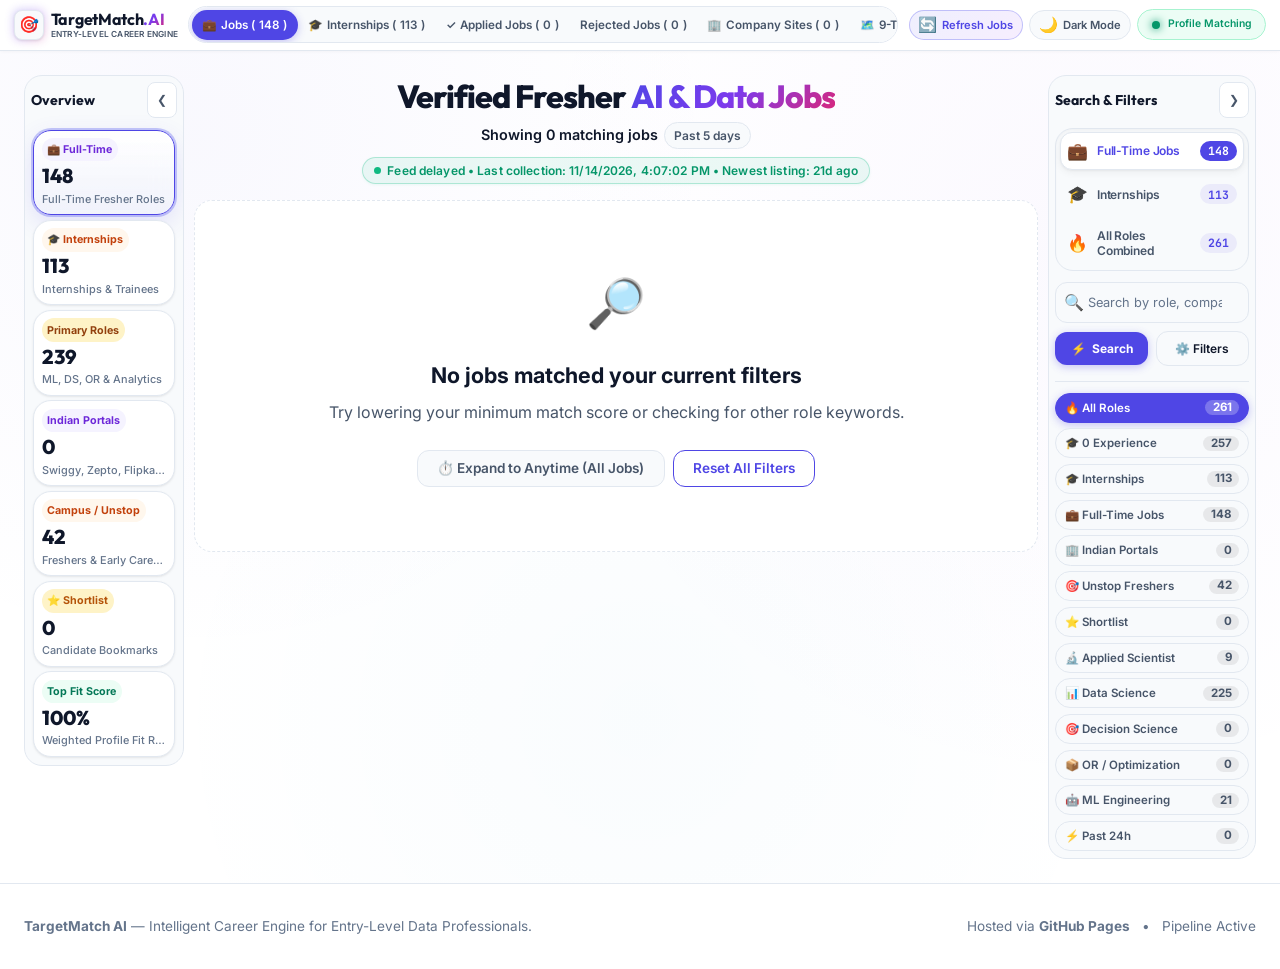
==== commit 45022811: "feat: expand entry-level data science management roles" ====
--- a/index.html
+++ b/index.html
@@ -1315,6 +1315,6 @@
 
   <!-- Data & Logic Scripts -->
   <script src="data.js?v=20261102_v14"></script>
-  <script src="app.js?v=20261105_llmanalysis1"></script>
+  <script src="app.js?v=20261114_datamanagement1"></script>
 </body>
 </html>
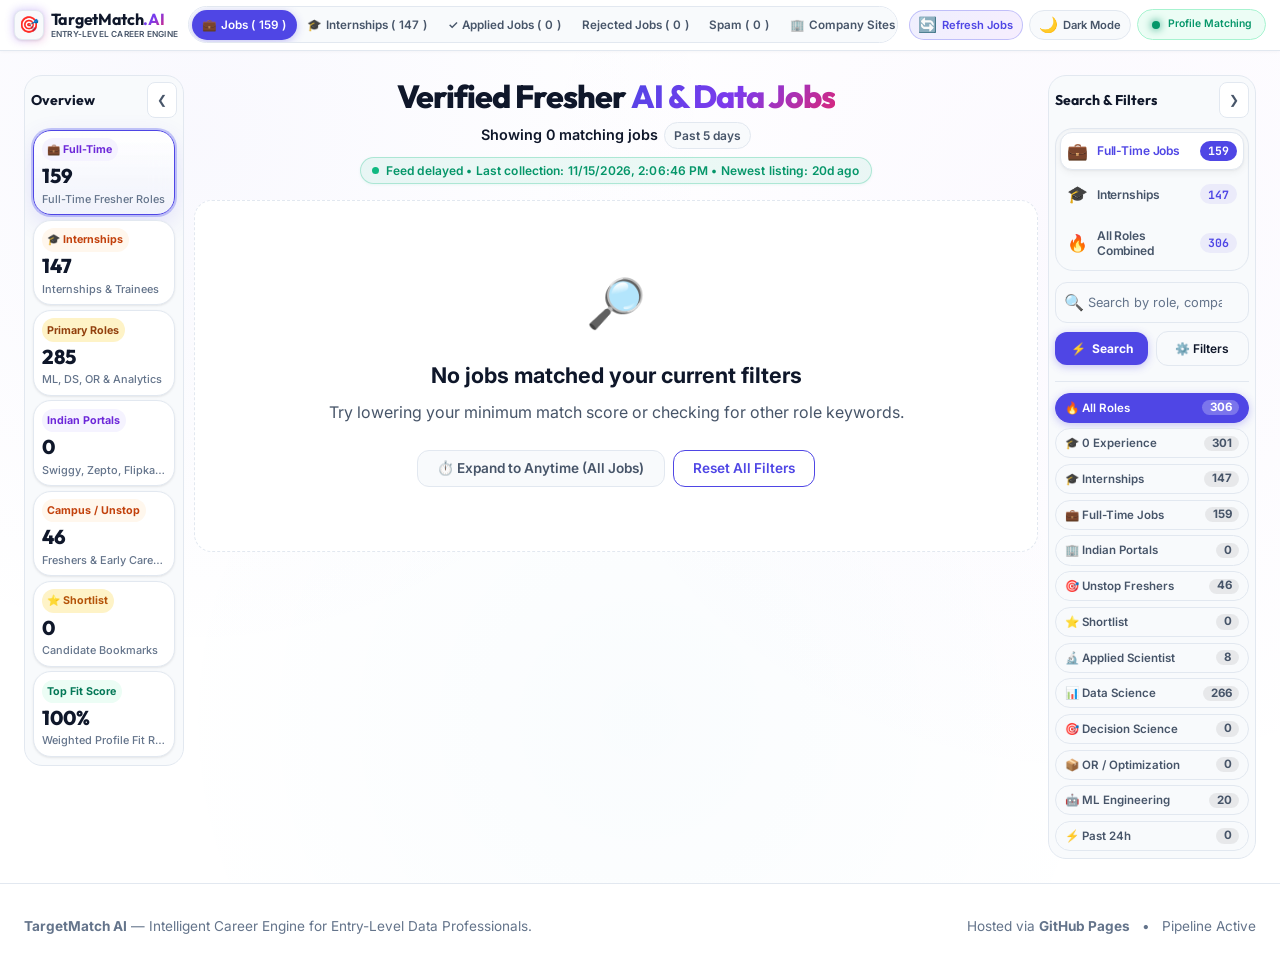
==== commit e203dc1b: "feat: add persistent spam filtering for job listings" ====
--- a/index.html
+++ b/index.html
@@ -53,6 +53,9 @@
         <button class="nav-tab" data-tab="rejected" id="tab-btn-rejected">
           Rejected Jobs (<span id="nav-rejected-count">0</span>)
         </button>
+        <button class="nav-tab" data-tab="spam" id="tab-btn-spam">
+          Spam (<span id="nav-spam-count">0</span>)
+        </button>
         <button class="nav-tab" data-tab="company-sites" id="tab-btn-company-sites">
           <span class="tab-icon">🏢</span> Company Sites (<span id="nav-company-sites-count">0</span>)
         </button>
@@ -312,6 +315,22 @@
           <span id="rejected-jobs-count" role="status" aria-live="polite">0 rejected jobs</span>
         </div>
         <div class="jobs-grid" id="rejected-jobs-grid"></div>
+      </div>
+    </section>
+
+    <section class="tab-content" id="view-spam">
+      <div class="section-card">
+        <div class="section-header"><div>
+          <h2 class="section-title">Spam</h2>
+          <p class="section-desc">Flagged jobs stay here for 24 hours, then are removed automatically. They remain blocked from your feed unless you restore them before then.</p>
+          <p class="applied-storage-note">Saved only in this browser on this device; this does not report the job to its publisher.</p>
+        </div></div>
+        <div class="applied-jobs-toolbar">
+          <label for="spam-jobs-search">Search spam jobs</label>
+          <input type="search" id="spam-jobs-search" placeholder="Job title, company or location" autocomplete="off">
+          <span id="spam-jobs-count" role="status" aria-live="polite">0 flagged jobs</span>
+        </div>
+        <div class="jobs-grid" id="spam-jobs-grid"></div>
       </div>
     </section>
 
@@ -1294,6 +1313,7 @@
       <div class="modal-footer">
         <button type="button" class="btn btn-secondary btn-reject-job" id="modal-reject-job">Reject Job</button>
         <button type="button" class="btn btn-secondary btn-mark-applied" id="modal-mark-applied">✓ Mark as Applied</button>
+        <button type="button" class="btn btn-secondary btn-scam-job" id="modal-scam-job">Scam</button>
         <a href="#" target="_blank" rel="noopener noreferrer" class="btn btn-primary btn-linkedin" id="modal-apply-linkedin">
           <span>💼 Apply on LinkedIn (Past 24h & Fresher) ↗</span>
         </a>
@@ -1315,6 +1335,6 @@
 
   <!-- Data & Logic Scripts -->
   <script src="data.js?v=20261102_v14"></script>
-  <script src="app.js?v=20261114_datamanagement1"></script>
+  <script src="app.js?v=20261115_spam2"></script>
 </body>
 </html>
--- a/styles.css
+++ b/styles.css
@@ -4233,6 +4233,7 @@
 .card-actions:has(.btn-mark-applied), .job-card-footer:has(.btn-mark-applied), .applied-job-card .card-actions { flex-wrap: wrap; }
 
 .btn-reject-job { white-space: nowrap; }
+.btn-scam-job { white-space: nowrap; }
 .modal-footer:has(.btn-reject-job) { flex-wrap: wrap; }
 
 /* Collapsible overview sidebar */
@@ -4484,5 +4485,6 @@
 .jobs-grid .card-actions:has([data-mark-applied]) > .btn-reject-job { grid-column: 1; grid-row: 2; }
 .jobs-grid .card-actions:has([data-mark-applied]) > .btn-mark-applied { grid-column: 2; grid-row: 2; }
 .jobs-grid .card-actions:has([data-mark-applied]) > .copy-btn { grid-column: 3; grid-row: 2; }
-.jobs-grid .card-actions:has([data-mark-applied]) > .btn-backup-search { grid-column: 1; grid-row: 3; }
-.jobs-grid .card-actions:has([data-mark-applied]) > .view-details-btn { grid-column: 2 / -1; grid-row: 3; }
+.jobs-grid .card-actions:has([data-mark-applied]) > .btn-scam-job { grid-column: 1; grid-row: 3; }
+.jobs-grid .card-actions:has([data-mark-applied]) > .btn-backup-search { grid-column: 2 / -1; grid-row: 3; }
+.jobs-grid .card-actions:has([data-mark-applied]) > .view-details-btn { grid-column: 1 / -1; grid-row: 4; }
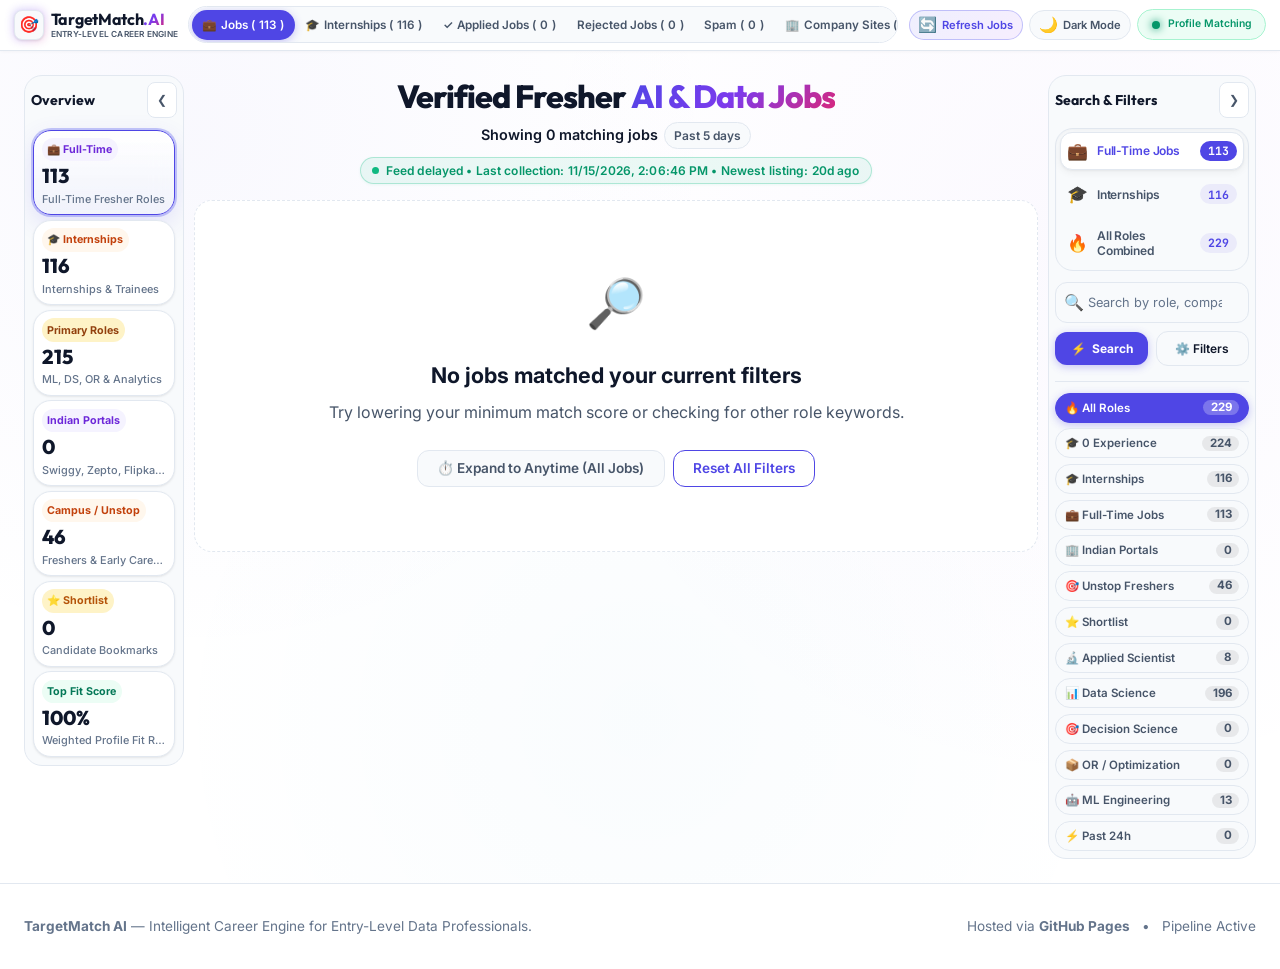
==== commit a5a7cb71: "fix: remove RSS search results masquerading as jobs" ====
--- a/index.html
+++ b/index.html
@@ -1335,6 +1335,6 @@
 
   <!-- Data & Logic Scripts -->
   <script src="data.js?v=20261102_v14"></script>
-  <script src="app.js?v=20261115_spam2"></script>
+  <script src="app.js?v=20261115_exactlinks1"></script>
 </body>
 </html>
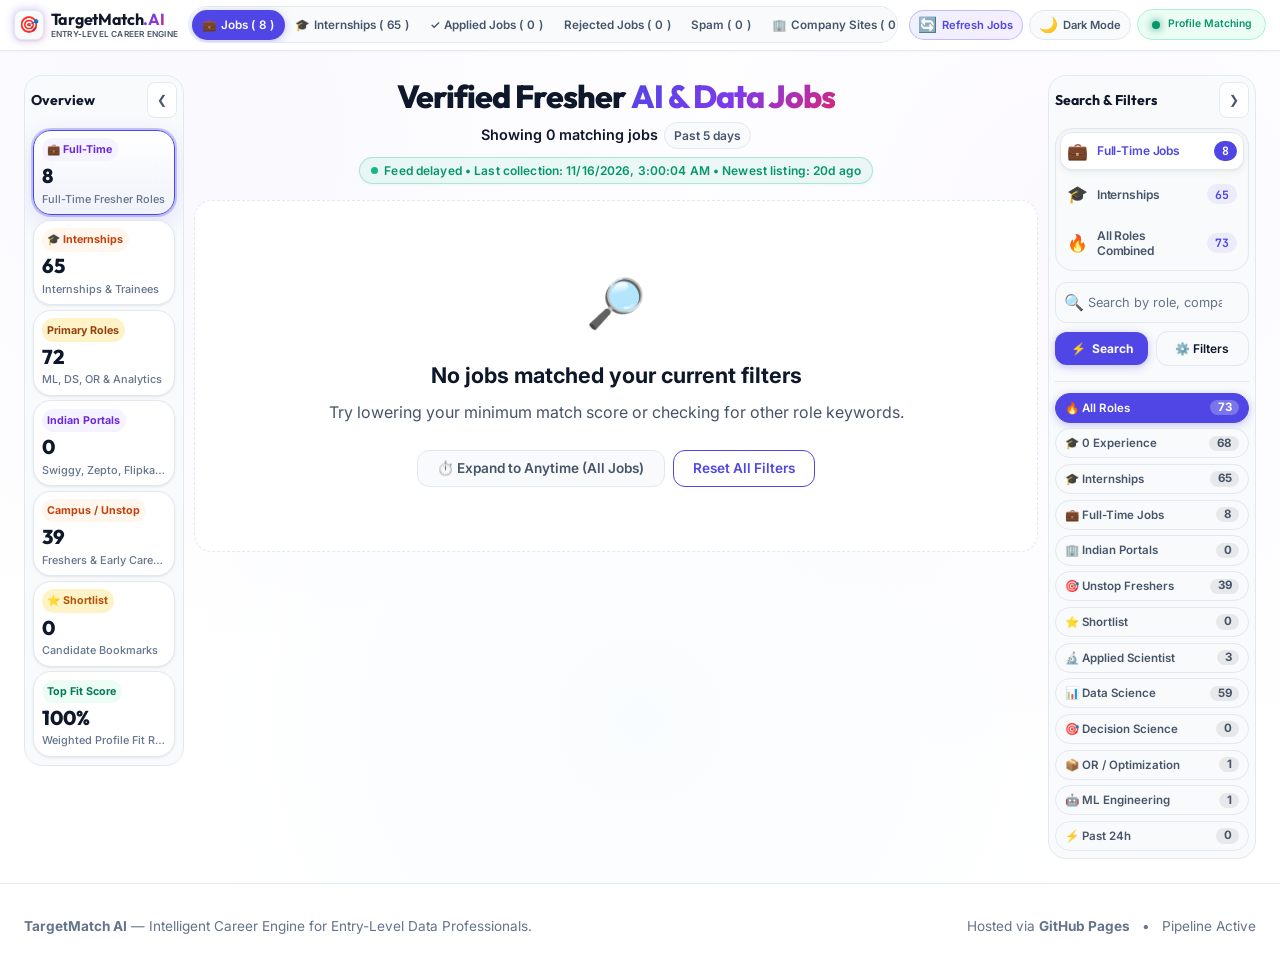
==== commit a40e6a03: "Use static feed on GitHub Pages Co-authored-by: Copilot <223556219+Copilot@users.noreply.github.com>" ====
--- a/index.html
+++ b/index.html
@@ -77,7 +77,7 @@
       </nav>
 
       <div class="nav-actions">
-        <button class="btn-nav-refresh" id="nav-refresh-btn" title="Instantly scan all live ATS boards and published feeds right now.">
+        <button class="btn-nav-refresh" id="nav-refresh-btn" title="Load the latest published feed. New listings sync automatically every few minutes.">
           <span class="refresh-spinner" id="nav-refresh-icon">🔄</span>
           <span id="nav-refresh-label">Refresh Jobs</span>
         </button>
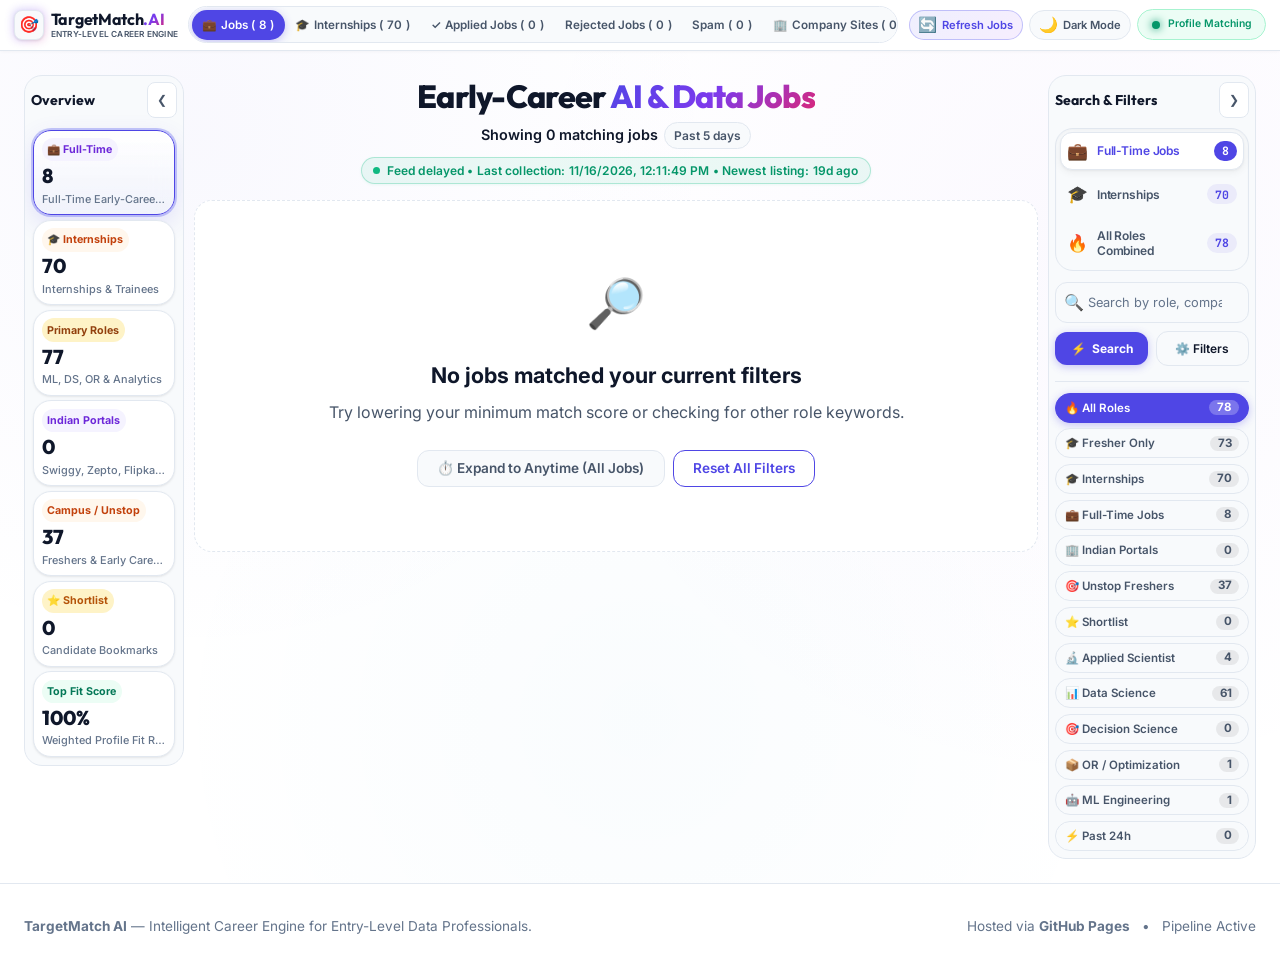
==== commit 24efbb46: "fix: allow early-career roles up to four years Co-authored-by: Copilot <223556219+Copilot@users.nore" ====
--- a/index.html
+++ b/index.html
@@ -111,7 +111,7 @@
             <span class="stat-icon">💼</span>
           </div>
           <div class="stat-value" id="stat-full-jobs-val">0</div>
-          <div class="stat-label">Full-Time Fresher Roles</div>
+          <div class="stat-label">Full-Time Early-Career Roles</div>
           <span class="stat-action-hint">Click to isolate</span>
         </button>
 
@@ -181,7 +181,7 @@
     <!-- Hero Section -->
     <section class="hero-section">
       <h1 class="hero-title">
-        Verified Fresher <span class="gradient-text">AI &amp; Data Jobs</span>
+        Early-Career <span class="gradient-text">AI &amp; Data Jobs</span>
       </h1>
       <div class="search-results-banner hero-results-summary" id="search-results-banner" aria-live="polite" aria-atomic="true">
         <div class="banner-headline-row">
@@ -276,7 +276,7 @@
 
         <!-- Live Direct Company Openings Grid -->
         <div class="company-sites-section-title">
-          <h3>⚡ Live Fresher Roles on Direct Company Sites (<span id="company-sites-live-count">0</span> Active)</h3>
+          <h3>⚡ Live Early-Career Roles on Direct Company Sites (<span id="company-sites-live-count">0</span> Active)</h3>
           <span class="section-subtitle">Employer job listings from the latest feed sync (Greenhouse, Lever, Ashby and SmartRecruiters)</span>
         </div>
         <div class="jobs-grid" id="company-sites-grid">
@@ -351,7 +351,7 @@
                 <th>Tier</th>
                 <th>Priority</th>
                 <th>Role Category</th>
-                <th>Target Roles (Entry-Level)</th>
+                <th>Target Roles (Early-Career)</th>
                 <th>Core Competencies</th>
                 <th>Weight</th>
               </tr>
@@ -365,13 +365,13 @@
         <div class="strategy-guidelines">
           <div class="guideline-card">
             <span class="guideline-icon">🛡️</span>
-            <h4>Strict Fresher (0–1 Yr) Gate</h4>
-            <p>Titles containing <code>senior</code>, <code>staff</code>, <code>lead</code>, <code>director</code>, <code>principal</code>, or requiring &ge;2 years experience are rejected immediately.</p>
+            <h4>Early-Career Experience Range</h4>
+            <p>Roles with unspecified experience or requirements up to 4 years are eligible. Senior, staff, lead, director, and principal roles remain excluded.</p>
           </div>
           <div class="guideline-card">
             <span class="guideline-icon">🌐</span>
             <h4>Multi-Platform Postings</h4>
-            <p>Ingests and verifies fresher job postings directly from LinkedIn, Naukri, Indeed, and top-tier direct ATS platforms.</p>
+            <p>Ingests and verifies early-career job postings directly from LinkedIn, Naukri, Indeed, and top-tier direct ATS platforms.</p>
           </div>
           <div class="guideline-card">
             <span class="guideline-icon">🎯</span>
@@ -537,7 +537,7 @@
             <h2 class="section-title">Fetch Jobs Posted by Individuals in Public Messages</h2>
             <p class="section-desc">
               Directly fetch, parse, and evaluate informal hiring announcements published by individuals (hiring managers, founders, tech leads) in public LinkedIn feed messages.
-              Checks strict fresher seniority gates (&le; 1 year exp), calculates multi-tier match score, and generates a personalized cold recruiter outreach pitch.
+              Checks seniority exclusions and the 4-year experience cap, calculates a multi-tier match score, and generates a personalized recruiter outreach pitch.
             </p>
           </div>
         </div>
@@ -682,7 +682,7 @@
               <div class="eval-meta-grid">
                 <div class="eval-meta-item">
                   <span class="eval-meta-label">Seniority / Gate:</span>
-                  <span class="eval-meta-val" id="eval-fresher-status">✓ Fresher (0-1 Yr) Eligible</span>
+                  <span class="eval-meta-val" id="eval-fresher-status">✓ Early Career (up to 4 Yrs) Eligible</span>
                 </div>
                 <div class="eval-meta-item">
                   <span class="eval-meta-label">Category:</span>
@@ -811,29 +811,29 @@
               </div>
             </div>
             <div class="channel-links-grid" id="cat-general-india">
-              <a href="https://www.linkedin.com/jobs/search/?keywords=Data+Scientist&location=India&f_TPR=r86400&f_E=1%2C2" target="_blank" rel="noopener noreferrer" class="channel-chip" data-platform="linkedin">
+              <a href="https://www.linkedin.com/jobs/search/?keywords=Data+Scientist&location=India&f_TPR=r86400&f_E=1%2C2%2C3" target="_blank" rel="noopener noreferrer" class="channel-chip" data-platform="linkedin">
                 <span class="chip-brand">💼 LinkedIn India</span>
-                <span class="chip-tag">Past 24h • 0-1 Yr</span>
-              </a>
-              <a href="https://www.naukri.com/data-scientist-jobs-in-india?experience=0" target="_blank" rel="noopener noreferrer" class="channel-chip" data-platform="naukri">
+                <span class="chip-tag">Past 24h • Early Career</span>
+              </a>
+              <a href="https://www.naukri.com/data-scientist-jobs-in-india" target="_blank" rel="noopener noreferrer" class="channel-chip" data-platform="naukri">
                 <span class="chip-brand">🔷 Naukri</span>
-                <span class="chip-tag">0 Years • Freshers</span>
-              </a>
-              <a href="https://in.indeed.com/jobs?q=Data+Scientist&l=India&fromage=1&explvl=entry_level" target="_blank" rel="noopener noreferrer" class="channel-chip" data-platform="indeed">
+                <span class="chip-tag">Early Career</span>
+              </a>
+              <a href="https://in.indeed.com/jobs?q=Data+Scientist&l=India&fromage=1" target="_blank" rel="noopener noreferrer" class="channel-chip" data-platform="indeed">
                 <span class="chip-brand">🎯 Indeed India</span>
                 <span class="chip-tag">Entry Level</span>
               </a>
-              <a href="https://www.foundit.in/srp/results?query=Data+Scientist&locations=India&experience=0" target="_blank" rel="noopener noreferrer" class="channel-chip" data-platform="foundit">
+              <a href="https://www.foundit.in/srp/results?query=Data+Scientist&locations=India" target="_blank" rel="noopener noreferrer" class="channel-chip" data-platform="foundit">
                 <span class="chip-brand">⚡ Foundit (ex-Monster)</span>
                 <span class="chip-tag">0 Yrs Exp</span>
               </a>
-              <a href="https://www.glassdoor.co.in/Job/india-data-scientist-jobs-SRCH_IL.0,5_IN115.htm?fromAge=1&seniorityType=entrylevel" target="_blank" rel="noopener noreferrer" class="channel-chip" data-platform="glassdoor">
+              <a href="https://www.glassdoor.co.in/Job/india-data-scientist-jobs-SRCH_IL.0,5_IN115.htm?fromAge=1" target="_blank" rel="noopener noreferrer" class="channel-chip" data-platform="glassdoor">
                 <span class="chip-brand">🚪 Glassdoor India</span>
                 <span class="chip-tag">Verified Fresh</span>
               </a>
-              <a href="https://www.shine.com/job-search/data-scientist-jobs-in-india?experience=0" target="_blank" rel="noopener noreferrer" class="channel-chip" data-platform="shine">
+              <a href="https://www.shine.com/job-search/data-scientist-jobs-in-india" target="_blank" rel="noopener noreferrer" class="channel-chip" data-platform="shine">
                 <span class="chip-brand">✨ Shine</span>
-                <span class="chip-tag">Freshers</span>
+                <span class="chip-tag">Early Career</span>
               </a>
               <a href="https://www.timesjobs.com/candidate/job-search.html?searchType=personalizedSearch&from=submit&txtKeywords=Data+Scientist&cboWorkExp1=0" target="_blank" rel="noopener noreferrer" class="channel-chip" data-platform="timesjobs">
                 <span class="chip-brand">📰 TimesJobs</span>
@@ -856,15 +856,15 @@
                 <span class="chip-brand">✌️ Wellfound (AngelList)</span>
                 <span class="chip-tag">Startups</span>
               </a>
-              <a href="https://www.instahyre.com/jobs-search?search=Data+Scientist&experience=0" target="_blank" rel="noopener noreferrer" class="channel-chip" data-platform="instahyre">
+              <a href="https://www.instahyre.com/jobs-search?search=Data+Scientist" target="_blank" rel="noopener noreferrer" class="channel-chip" data-platform="instahyre">
                 <span class="chip-brand">⚡ Instahyre</span>
                 <span class="chip-tag">Top Tech</span>
               </a>
-              <a href="https://cutshort.io/jobs?query=Data+Scientist&experience=0" target="_blank" rel="noopener noreferrer" class="channel-chip" data-platform="cutshort">
+              <a href="https://cutshort.io/jobs?query=Data+Scientist" target="_blank" rel="noopener noreferrer" class="channel-chip" data-platform="cutshort">
                 <span class="chip-brand">✂️ Cutshort</span>
-                <span class="chip-tag">0-1 Yr</span>
-              </a>
-              <a href="https://www.hirist.tech/search?keyword=Data+Scientist&exp=0-1" target="_blank" rel="noopener noreferrer" class="channel-chip" data-platform="hirist">
+                <span class="chip-tag">0-4 Yrs</span>
+              </a>
+              <a href="https://www.hirist.tech/search?keyword=Data+Scientist&exp=0-4" target="_blank" rel="noopener noreferrer" class="channel-chip" data-platform="hirist">
                 <span class="chip-brand">💻 Hirist</span>
                 <span class="chip-tag">Tech Jobs</span>
               </a>
@@ -897,9 +897,9 @@
                 <span class="chip-brand">🌱 LetsIntern</span>
                 <span class="chip-tag">Internships</span>
               </a>
-              <a href="https://apna.co/jobs?q=Data+Scientist&experience=0" target="_blank" rel="noopener noreferrer" class="channel-chip" data-platform="apna">
+              <a href="https://apna.co/jobs?q=Data+Scientist" target="_blank" rel="noopener noreferrer" class="channel-chip" data-platform="apna">
                 <span class="chip-brand">📱 Apna</span>
-                <span class="chip-tag">Freshers</span>
+                <span class="chip-tag">Early Career</span>
               </a>
             </div>
           </div>
@@ -1091,8 +1091,8 @@
           <button class="quick-pill active" data-filter-type="all">
             🔥 All Roles <span class="pill-count" id="count-all">0</span>
           </button>
-          <button class="quick-pill pill-zero-exp" data-filter-type="zero-exp" id="pill-zero-exp" title="Filter strictly for 0 experience / freshers & interns">
-            🎓 0 Experience <span class="pill-count" id="count-zero-exp">0</span>
+          <button class="quick-pill pill-zero-exp" data-filter-type="zero-exp" id="pill-zero-exp" title="Optional filter for jobs requiring no prior experience">
+            🎓 Fresher Only <span class="pill-count" id="count-zero-exp">0</span>
           </button>
           <button class="quick-pill pill-intern" data-filter-type="internships" id="pill-internships" title="Filter internships, traineeships & apprenticeships only">
             🎓 Internships <span class="pill-count" id="count-internships">0</span>
@@ -1315,7 +1315,7 @@
         <button type="button" class="btn btn-secondary btn-mark-applied" id="modal-mark-applied">✓ Mark as Applied</button>
         <button type="button" class="btn btn-secondary btn-scam-job" id="modal-scam-job">Scam</button>
         <a href="#" target="_blank" rel="noopener noreferrer" class="btn btn-primary btn-linkedin" id="modal-apply-linkedin">
-          <span>💼 Apply on LinkedIn (Past 24h & Fresher) ↗</span>
+          <span>💼 Apply on LinkedIn (Past 24h & Early Career) ↗</span>
         </a>
         <a href="#" target="_blank" rel="noopener noreferrer" class="btn btn-secondary btn-naukri-link" id="modal-apply-google">
           <span>🔷 Apply on Naukri (0 Yrs Exp) ↗</span>
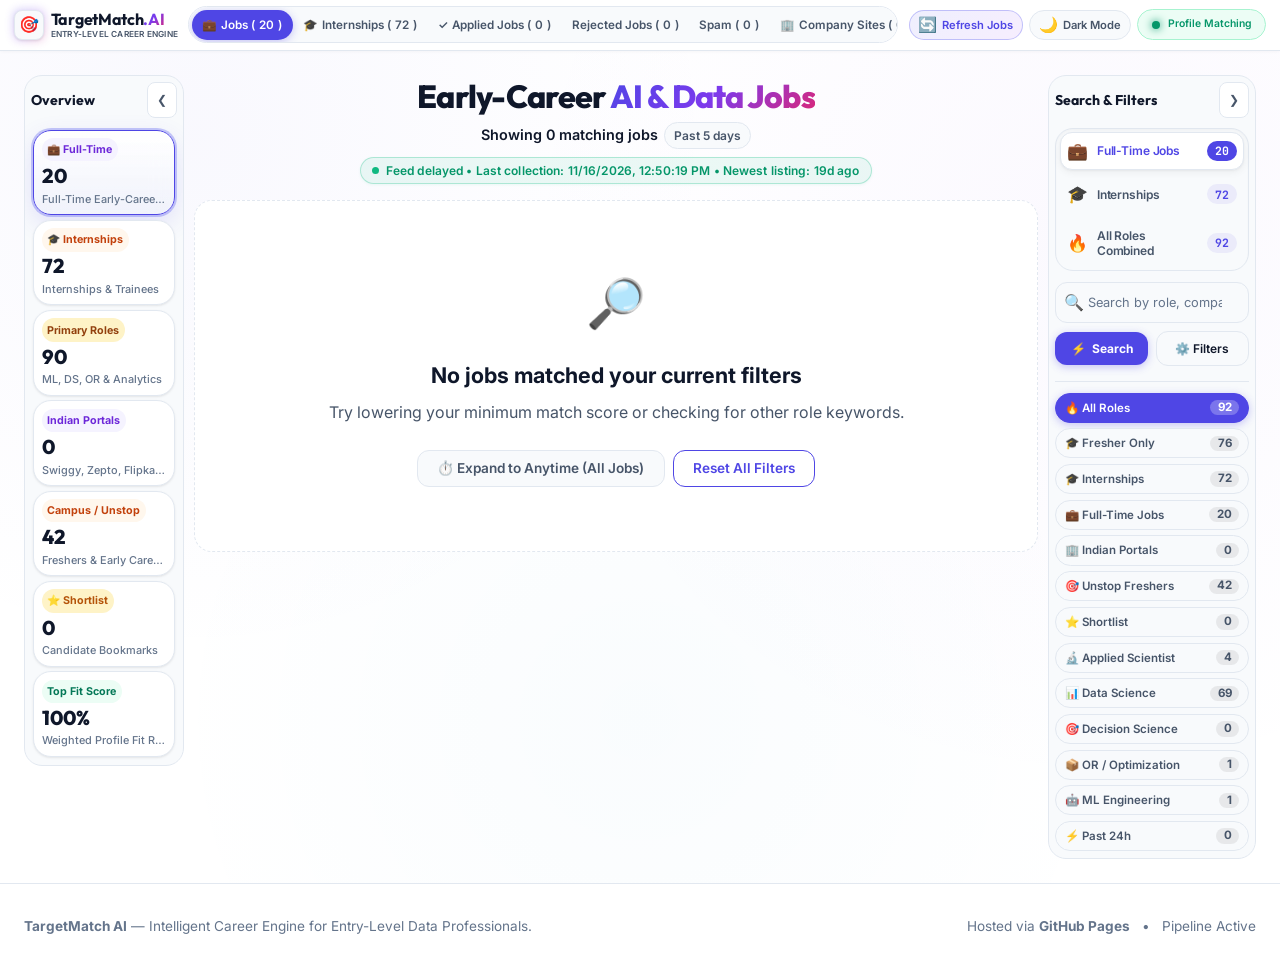
==== commit 8cf8b0ac: "docs: clarify early-career dashboard copy Co-authored-by: Copilot <223556219+Copilot@users.noreply.g" ====
--- a/index.html
+++ b/index.html
@@ -253,7 +253,7 @@
             </div>
             <h2 class="section-title">Matching Jobs on Company Sites</h2>
             <p class="section-desc">
-              Specific data, AI, research and analytics openings matching your fresher profile. Each application link opens the individual employer job listing. Only matching requisitions are shown; unavailable feeds may return no results.
+              Specific data, AI, research and analytics openings matching your early-career profile. Each application link opens the individual employer job listing. Only matching requisitions are shown; unavailable feeds may return no results.
             </p>
           </div>
         </div>
@@ -340,7 +340,7 @@
         <div class="section-header">
           <div>
             <h2 class="section-title">9-Tier Role Mapping & Application Strategy</h2>
-            <p class="section-desc">Your curated career strategy for targeting entry-level positions across high-impact data domains.</p>
+            <p class="section-desc">Your curated career strategy for targeting early-career roles across high-impact data domains.</p>
           </div>
         </div>
 
@@ -1052,7 +1052,7 @@
       <div class="search-command-deck" id="search-command-deck">
         <!-- Prominent Role Type Separation Switch -->
         <div class="role-type-segmented-control" id="role-type-segmented-control" role="tablist" aria-orientation="vertical" aria-label="Separate Jobs from Internships">
-          <button class="type-segment-btn active" data-role-type="jobs" id="btn-type-jobs" role="tab" aria-selected="true" title="Full-time entry-level positions only">
+          <button class="type-segment-btn active" data-role-type="jobs" id="btn-type-jobs" role="tab" aria-selected="true" title="Full-time roles only">
             <span class="segment-icon">💼</span>
             <span class="segment-title">Full-Time Jobs</span>
             <span class="segment-badge" id="segment-count-jobs">0</span>
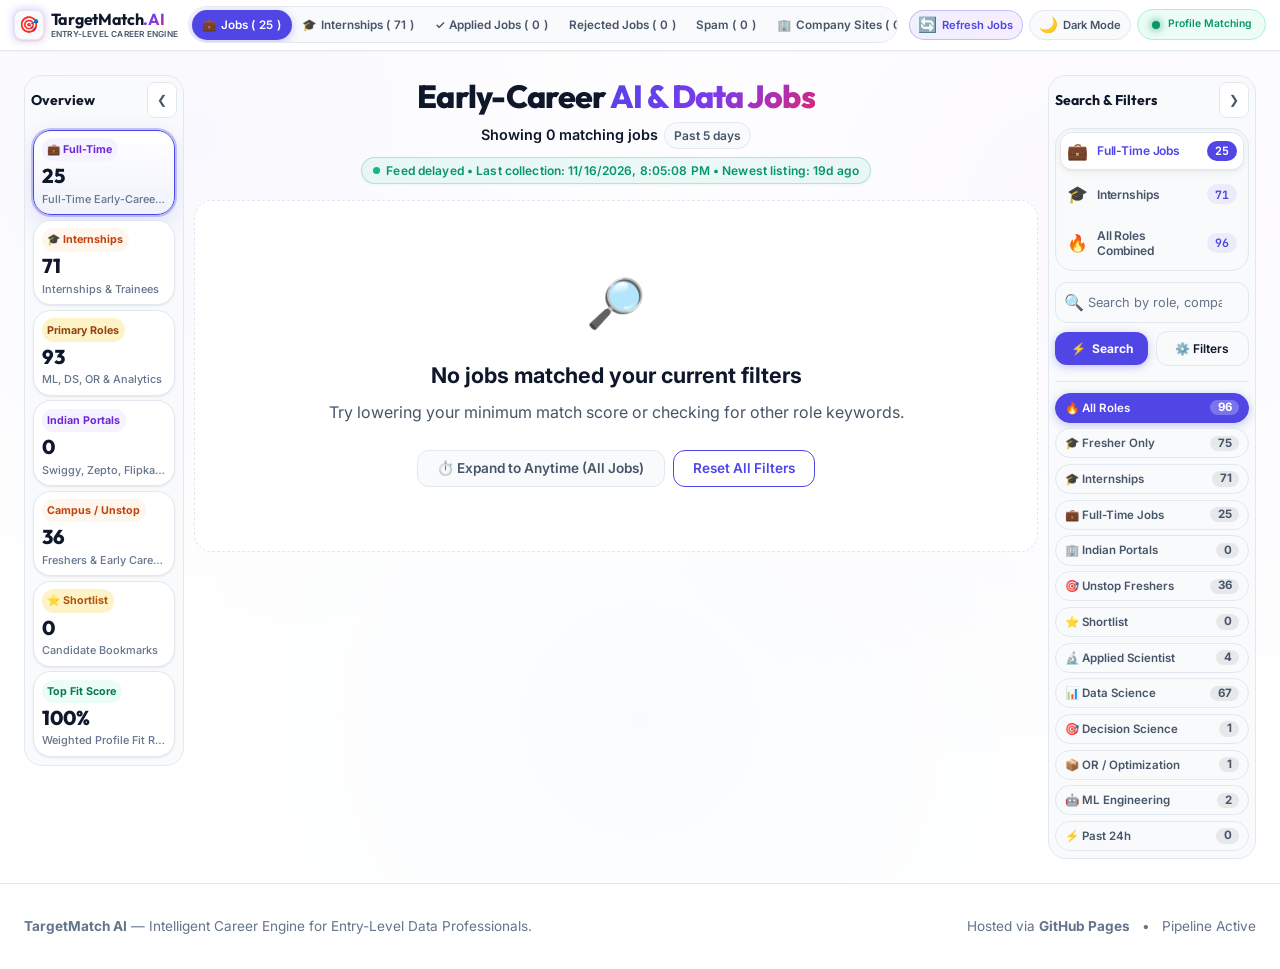
==== commit 23c702ab: "Prioritize fresher jobs and widen tier coverage Co-authored-by: Copilot <223556219+Copilot@users.nor" ====
--- a/index.html
+++ b/index.html
@@ -1209,7 +1209,8 @@
             <div class="drawer-group">
               <label for="sort-select">Sort Feed By</label>
               <select id="sort-select">
-                <option value="latest" selected>⚡ Newest to Oldest</option>
+                <option value="fresher-first" selected>🎓 Fresher / Zero Experience First</option>
+                <option value="latest">⚡ Newest to Oldest</option>
                 <option value="score-desc">⭐ Highest Fit Score</option>
                 <option value="tier-asc">🥇 Priority Tier (1 to 9)</option>
                 <option value="company-asc">🏢 Company Name (A–Z)</option>
